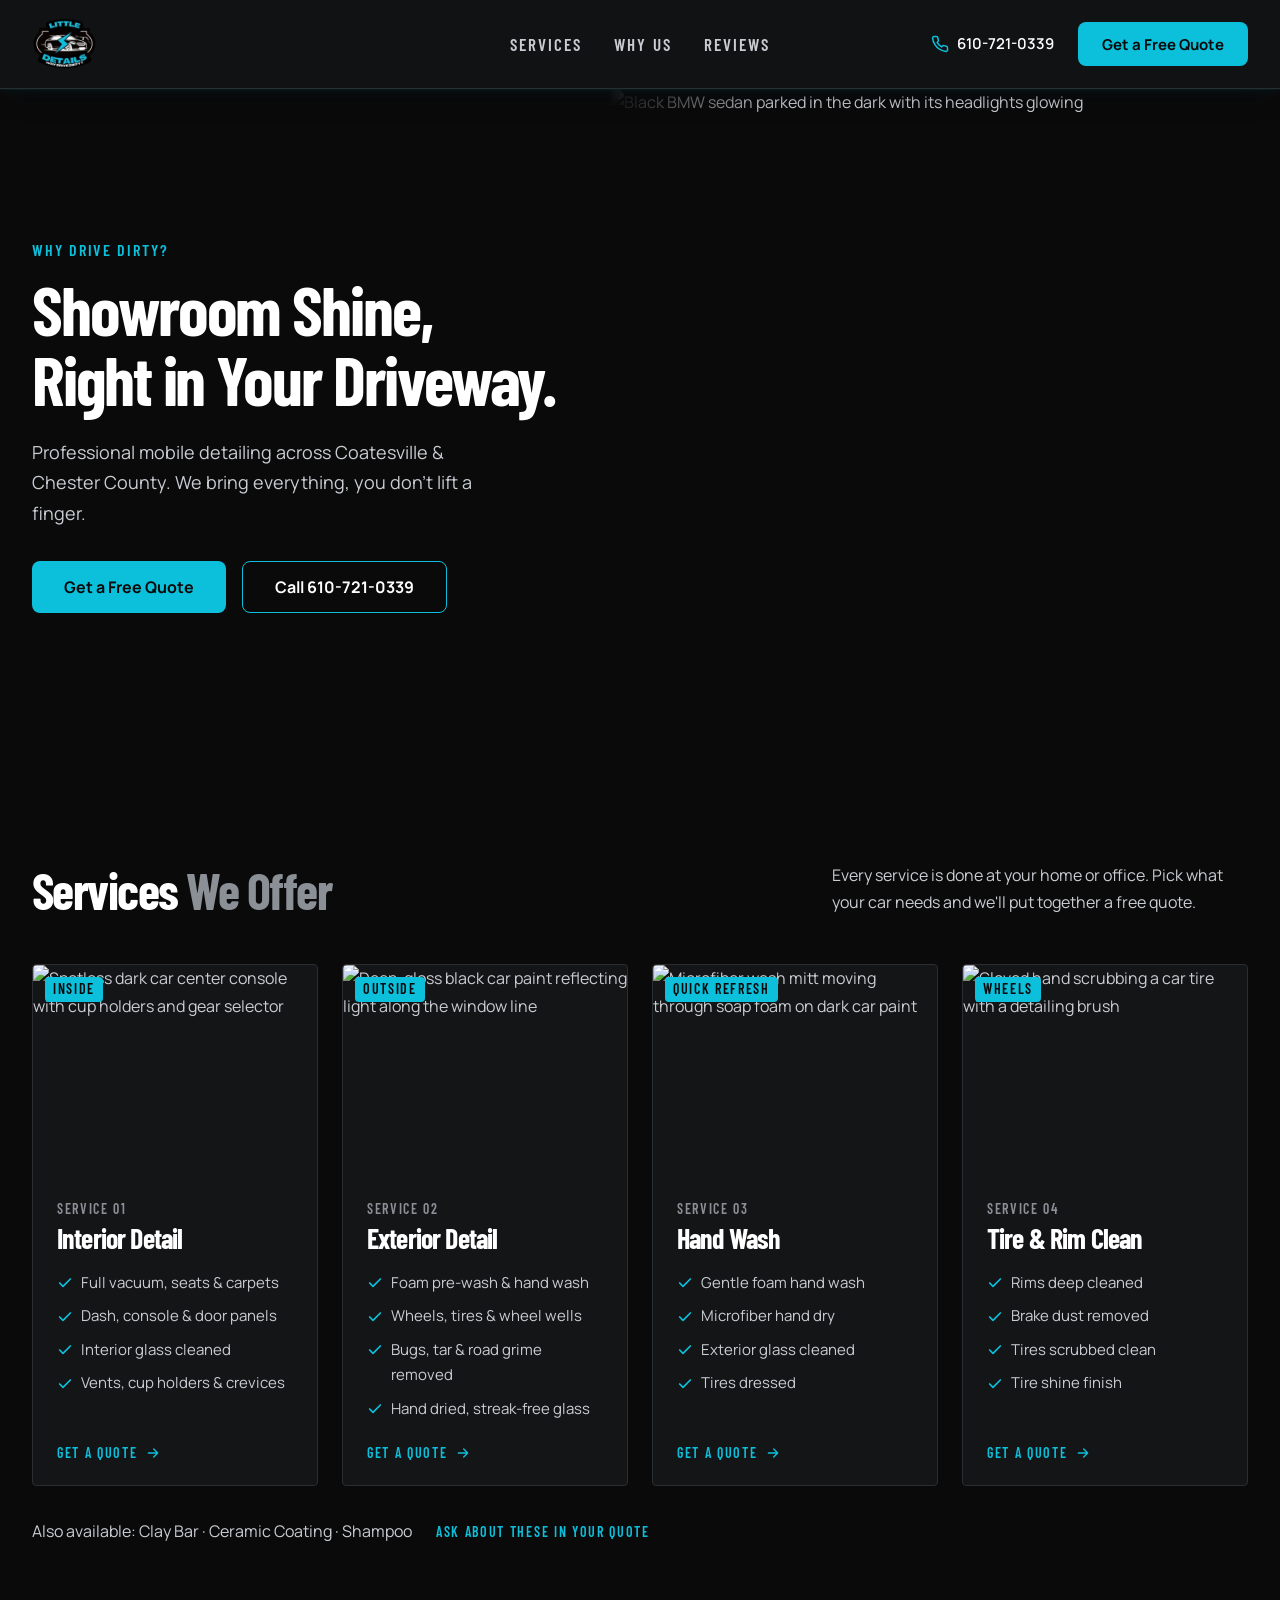
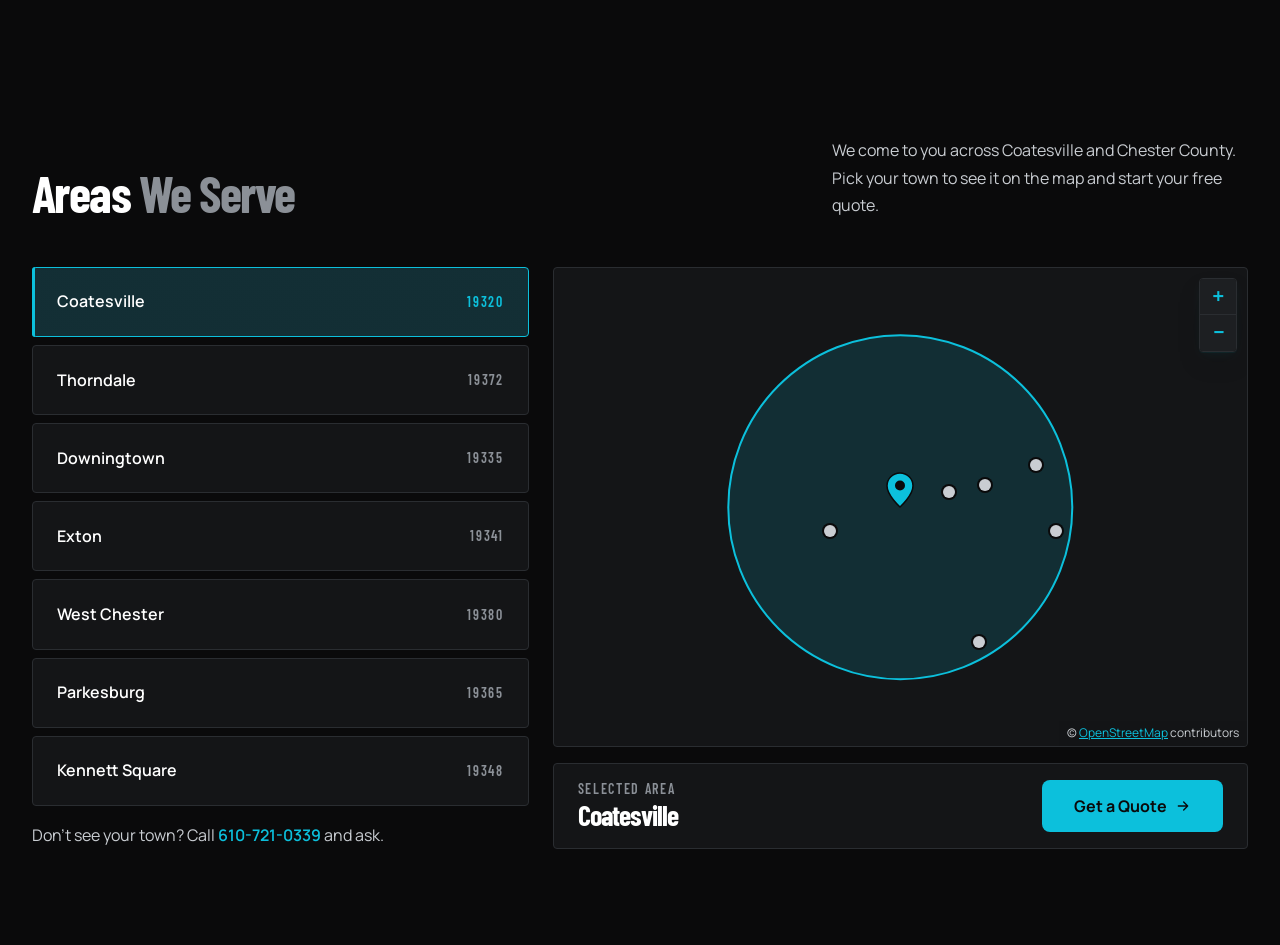
==== index.html @ f5581e6b "Add Areas We Serve section with interactive Leaflet map (desktop-first) Areas We Serve (index.html, " ====
<!DOCTYPE html>
<html lang="en">
<head>
  <meta charset="UTF-8">
  <meta name="viewport" content="width=device-width, initial-scale=1">
  <title>Little Details | Mobile Car Detailing in Coatesville &amp; Chester County, PA</title>
  <meta name="description" content="Little Details brings professional mobile car detailing straight to your driveway in Coatesville and across Chester County, PA. Interior and exterior detailing done right.">

  <link rel="preconnect" href="https://fonts.googleapis.com">
  <link rel="preconnect" href="https://fonts.gstatic.com" crossorigin>
  <link rel="stylesheet" href="https://fonts.googleapis.com/css2?family=Barlow+Condensed:wght@600;700;800&family=Manrope:wght@400;500;600;700&display=swap">
  <link rel="stylesheet" href="assets/css/styles.css">
  <script src="assets/js/main.js" defer></script>
  <script src="assets/js/areas.js" defer></script>
</head>
<body>
  <header class="site-header">
    <nav class="nav" aria-label="Main">
      <div class="nav__inner">
        <!-- TEMPORARY LOGO — replace brand_assets/logo-temp.png with the original high-res file when received. -->
        <a class="nav__logo" href="index.html">
          <img src="brand_assets/logo-temp.png" alt="Little Details Mobile Detailing — home" width="150" height="150">
        </a>

        <ul class="nav__links">
          <li><a class="nav__link" href="#services">Services</a></li>
          <li><a class="nav__link" href="#why-us">Why Us</a></li>
          <li><a class="nav__link" href="#reviews">Reviews</a></li>
        </ul>

        <div class="nav__actions">
          <a class="nav__phone" href="tel:6107210339">
            <svg viewBox="0 0 24 24" fill="none" stroke="currentColor" stroke-width="2" stroke-linecap="round" stroke-linejoin="round" aria-hidden="true" focusable="false"><path d="M22 16.92v3a2 2 0 0 1-2.18 2 19.79 19.79 0 0 1-8.63-3.07 19.5 19.5 0 0 1-6-6 19.79 19.79 0 0 1-3.07-8.67A2 2 0 0 1 4.11 2h3a2 2 0 0 1 2 1.72 12.84 12.84 0 0 0 .7 2.81 2 2 0 0 1-.45 2.11L8.09 9.91a16 16 0 0 0 6 6l1.27-1.27a2 2 0 0 1 2.11-.45 12.84 12.84 0 0 0 2.81.7A2 2 0 0 1 22 16.92z"/></svg>
            <span class="nav__phone-number">610-721-0339</span>
          </a>
          <a class="btn btn--primary nav__cta" href="estimate.html">Get a Free Quote</a>

          <a class="icon-btn nav__call" href="tel:6107210339" aria-label="Call Little Details at 610-721-0339">
            <svg viewBox="0 0 24 24" fill="none" stroke="currentColor" stroke-width="2" stroke-linecap="round" stroke-linejoin="round" aria-hidden="true" focusable="false"><path d="M22 16.92v3a2 2 0 0 1-2.18 2 19.79 19.79 0 0 1-8.63-3.07 19.5 19.5 0 0 1-6-6 19.79 19.79 0 0 1-3.07-8.67A2 2 0 0 1 4.11 2h3a2 2 0 0 1 2 1.72 12.84 12.84 0 0 0 .7 2.81 2 2 0 0 1-.45 2.11L8.09 9.91a16 16 0 0 0 6 6l1.27-1.27a2 2 0 0 1 2.11-.45 12.84 12.84 0 0 0 2.81.7A2 2 0 0 1 22 16.92z"/></svg>
          </a>
          <button class="icon-btn nav__toggle" type="button" aria-label="Open menu" aria-expanded="false" aria-controls="mobile-drawer">
            <span class="nav__toggle-bar" aria-hidden="true"></span>
            <span class="nav__toggle-bar" aria-hidden="true"></span>
            <span class="nav__toggle-bar" aria-hidden="true"></span>
          </button>
        </div>
      </div>
    </nav>
  </header>

  <div class="drawer-backdrop" data-drawer-backdrop hidden></div>
  <div class="drawer" id="mobile-drawer" role="dialog" aria-modal="true" aria-label="Menu" hidden>
    <button class="drawer__close" type="button">Close menu</button>
    <nav aria-label="Mobile">
      <ul class="drawer__links">
        <li><a class="drawer__link" href="#services">Services</a></li>
        <li><a class="drawer__link" href="#why-us">Why Us</a></li>
        <li><a class="drawer__link" href="#reviews">Reviews</a></li>
      </ul>
    </nav>
    <a class="nav__phone drawer__phone" href="tel:6107210339">
      <svg viewBox="0 0 24 24" fill="none" stroke="currentColor" stroke-width="2" stroke-linecap="round" stroke-linejoin="round" aria-hidden="true" focusable="false"><path d="M22 16.92v3a2 2 0 0 1-2.18 2 19.79 19.79 0 0 1-8.63-3.07 19.5 19.5 0 0 1-6-6 19.79 19.79 0 0 1-3.07-8.67A2 2 0 0 1 4.11 2h3a2 2 0 0 1 2 1.72 12.84 12.84 0 0 0 .7 2.81 2 2 0 0 1-.45 2.11L8.09 9.91a16 16 0 0 0 6 6l1.27-1.27a2 2 0 0 1 2.11-.45 12.84 12.84 0 0 0 2.81.7A2 2 0 0 1 22 16.92z"/></svg>
      <span class="nav__phone-number">610-721-0339</span>
    </a>
    <a class="btn btn--primary drawer__cta" href="estimate.html">Get a Free Quote</a>
  </div>

  <main>
    <section class="hero" aria-labelledby="hero-title">
      <!-- Hero photo: Maximilian Kunstwadl on Unsplash (Unsplash License) — https://unsplash.com/photos/x9LvaGe6fBM
           PLACEHOLDER — replace with Dowayne's own photo when available. -->
      <div class="hero__media">
        <img
          class="hero__img"
          src="https://images.unsplash.com/photo-1697908833194-e29be25dea12?auto=format&amp;fit=crop&amp;w=1400&amp;q=80"
          srcset="https://images.unsplash.com/photo-1697908833194-e29be25dea12?auto=format&amp;fit=crop&amp;w=800&amp;q=80 800w,
                  https://images.unsplash.com/photo-1697908833194-e29be25dea12?auto=format&amp;fit=crop&amp;w=1400&amp;q=80 1400w,
                  https://images.unsplash.com/photo-1697908833194-e29be25dea12?auto=format&amp;fit=crop&amp;w=2000&amp;q=80 2000w,
                  https://images.unsplash.com/photo-1697908833194-e29be25dea12?auto=format&amp;fit=crop&amp;w=2800&amp;q=80 2800w"
          sizes="(max-width: 768px) 100vw, 62vw"
          width="1600"
          height="1600"
          alt="Black BMW sedan parked in the dark with its headlights glowing"
          fetchpriority="high">
      </div>

      <div class="hero__content">
        <p class="hero__accent">Why Drive Dirty?</p>
        <h1 id="hero-title" class="hero__title">Showroom Shine,<br class="hero__break"> Right in Your Driveway.</h1>
        <p class="hero__sub">Professional mobile detailing across Coatesville &amp; Chester County. We bring everything, you don't lift a finger.</p>
        <div class="hero__actions">
          <a class="btn btn--primary btn--lg" href="estimate.html">Get a Free Quote</a>
          <a class="btn btn--outline btn--lg" href="tel:6107210339">Call 610-721-0339</a>
        </div>
      </div>
    </section>

    <section id="services" class="services" aria-labelledby="services-title">
      <div class="services__inner">
        <div class="services__head">
          <h2 id="services-title" class="services__title">Services <span class="services__title-muted">We Offer</span></h2>
          <p class="services__intro">Every service is done at your home or office. Pick what your car needs and we'll put together a free quote.</p>
        </div>

        <!-- PLACEHOLDER CHECKLISTS AND TAGS — confirm with Dowayne before launch. -->
        <ul class="services__grid" role="list">
          <li class="service-card">
            <!-- Photo: Mark Chan on Unsplash (Unsplash License) — https://unsplash.com/photos/0SbTuMJfB28
                 PLACEHOLDER — replace with Dowayne's own photo when available. -->
            <div class="service-card__media">
              <img
                class="service-card__img"
                src="https://images.unsplash.com/photo-1667893663840-10a7f2e66d67?auto=format&amp;fit=crop&amp;w=800&amp;h=600&amp;q=75"
                srcset="https://images.unsplash.com/photo-1667893663840-10a7f2e66d67?auto=format&amp;fit=crop&amp;w=400&amp;h=300&amp;q=75 400w,
                      https://images.unsplash.com/photo-1667893663840-10a7f2e66d67?auto=format&amp;fit=crop&amp;w=600&amp;h=450&amp;q=75 600w,
                      https://images.unsplash.com/photo-1667893663840-10a7f2e66d67?auto=format&amp;fit=crop&amp;w=800&amp;h=600&amp;q=75 800w,
                      https://images.unsplash.com/photo-1667893663840-10a7f2e66d67?auto=format&amp;fit=crop&amp;w=1200&amp;h=900&amp;q=75 1200w"
                sizes="(max-width: 768px) 100vw, (max-width: 1024px) 50vw, 300px"
                width="800"
                height="600"
                alt="Spotless dark car center console with cup holders and gear selector"
                loading="lazy">
              <span class="service-card__tag">Inside</span>
            </div>
            <div class="service-card__body">
              <p class="service-card__num">Service 01</p>
              <h3 class="service-card__name">Interior Detail</h3>
              <ul class="service-card__list" role="list">
                <li><svg class="service-card__check" viewBox="0 0 24 24" fill="none" stroke="currentColor" stroke-width="2.5" stroke-linecap="round" stroke-linejoin="round" aria-hidden="true" focusable="false"><polyline points="20 6 9 17 4 12"/></svg>Full vacuum, seats &amp; carpets</li>
                <li><svg class="service-card__check" viewBox="0 0 24 24" fill="none" stroke="currentColor" stroke-width="2.5" stroke-linecap="round" stroke-linejoin="round" aria-hidden="true" focusable="false"><polyline points="20 6 9 17 4 12"/></svg>Dash, console &amp; door panels</li>
                <li><svg class="service-card__check" viewBox="0 0 24 24" fill="none" stroke="currentColor" stroke-width="2.5" stroke-linecap="round" stroke-linejoin="round" aria-hidden="true" focusable="false"><polyline points="20 6 9 17 4 12"/></svg>Interior glass cleaned</li>
                <li><svg class="service-card__check" viewBox="0 0 24 24" fill="none" stroke="currentColor" stroke-width="2.5" stroke-linecap="round" stroke-linejoin="round" aria-hidden="true" focusable="false"><polyline points="20 6 9 17 4 12"/></svg>Vents, cup holders &amp; crevices</li>
              </ul>
              <a class="service-card__link" href="estimate.html?service=interior-detail">Get a Quote<span class="visually-hidden"> for Interior Detail</span><svg class="service-card__arrow" viewBox="0 0 24 24" fill="none" stroke="currentColor" stroke-width="2" stroke-linecap="round" stroke-linejoin="round" aria-hidden="true" focusable="false"><path d="M5 12h14M13 6l6 6-6 6"/></svg></a>
            </div>
          </li>
          <li class="service-card">
            <!-- Photo: Joel Durkee on Unsplash (Unsplash License) — https://unsplash.com/photos/vVwbcapKjmw
                 PLACEHOLDER — replace with Dowayne's own photo when available. -->
            <div class="service-card__media">
              <img
                class="service-card__img"
                src="https://images.unsplash.com/photo-1722011865035-c32d53dfc543?auto=format&amp;fit=crop&amp;w=800&amp;h=600&amp;q=75"
                srcset="https://images.unsplash.com/photo-1722011865035-c32d53dfc543?auto=format&amp;fit=crop&amp;w=400&amp;h=300&amp;q=75 400w,
                      https://images.unsplash.com/photo-1722011865035-c32d53dfc543?auto=format&amp;fit=crop&amp;w=600&amp;h=450&amp;q=75 600w,
                      https://images.unsplash.com/photo-1722011865035-c32d53dfc543?auto=format&amp;fit=crop&amp;w=800&amp;h=600&amp;q=75 800w,
                      https://images.unsplash.com/photo-1722011865035-c32d53dfc543?auto=format&amp;fit=crop&amp;w=1200&amp;h=900&amp;q=75 1200w"
                sizes="(max-width: 768px) 100vw, (max-width: 1024px) 50vw, 300px"
                width="800"
                height="600"
                alt="Deep-gloss black car paint reflecting light along the window line"
                loading="lazy">
              <span class="service-card__tag">Outside</span>
            </div>
            <div class="service-card__body">
              <p class="service-card__num">Service 02</p>
              <h3 class="service-card__name">Exterior Detail</h3>
              <ul class="service-card__list" role="list">
                <li><svg class="service-card__check" viewBox="0 0 24 24" fill="none" stroke="currentColor" stroke-width="2.5" stroke-linecap="round" stroke-linejoin="round" aria-hidden="true" focusable="false"><polyline points="20 6 9 17 4 12"/></svg>Foam pre-wash &amp; hand wash</li>
                <li><svg class="service-card__check" viewBox="0 0 24 24" fill="none" stroke="currentColor" stroke-width="2.5" stroke-linecap="round" stroke-linejoin="round" aria-hidden="true" focusable="false"><polyline points="20 6 9 17 4 12"/></svg>Wheels, tires &amp; wheel wells</li>
                <li><svg class="service-card__check" viewBox="0 0 24 24" fill="none" stroke="currentColor" stroke-width="2.5" stroke-linecap="round" stroke-linejoin="round" aria-hidden="true" focusable="false"><polyline points="20 6 9 17 4 12"/></svg>Bugs, tar &amp; road grime removed</li>
                <li><svg class="service-card__check" viewBox="0 0 24 24" fill="none" stroke="currentColor" stroke-width="2.5" stroke-linecap="round" stroke-linejoin="round" aria-hidden="true" focusable="false"><polyline points="20 6 9 17 4 12"/></svg>Hand dried, streak-free glass</li>
              </ul>
              <a class="service-card__link" href="estimate.html?service=exterior-detail">Get a Quote<span class="visually-hidden"> for Exterior Detail</span><svg class="service-card__arrow" viewBox="0 0 24 24" fill="none" stroke="currentColor" stroke-width="2" stroke-linecap="round" stroke-linejoin="round" aria-hidden="true" focusable="false"><path d="M5 12h14M13 6l6 6-6 6"/></svg></a>
            </div>
          </li>
          <li class="service-card">
            <!-- Photo: Sem Ramon on Unsplash (Unsplash License) — https://unsplash.com/photos/tGM8nCQdnq0
                 PLACEHOLDER — replace with Dowayne's own photo when available. -->
            <div class="service-card__media">
              <img
                class="service-card__img"
                src="https://images.unsplash.com/photo-1781890381002-8cdb499b406a?auto=format&amp;fit=crop&amp;w=800&amp;h=600&amp;q=75"
                srcset="https://images.unsplash.com/photo-1781890381002-8cdb499b406a?auto=format&amp;fit=crop&amp;w=400&amp;h=300&amp;q=75 400w,
                      https://images.unsplash.com/photo-1781890381002-8cdb499b406a?auto=format&amp;fit=crop&amp;w=600&amp;h=450&amp;q=75 600w,
                      https://images.unsplash.com/photo-1781890381002-8cdb499b406a?auto=format&amp;fit=crop&amp;w=800&amp;h=600&amp;q=75 800w,
                      https://images.unsplash.com/photo-1781890381002-8cdb499b406a?auto=format&amp;fit=crop&amp;w=1200&amp;h=900&amp;q=75 1200w"
                sizes="(max-width: 768px) 100vw, (max-width: 1024px) 50vw, 300px"
                width="800"
                height="600"
                alt="Microfiber wash mitt moving through soap foam on dark car paint"
                loading="lazy">
              <span class="service-card__tag">Quick Refresh</span>
            </div>
            <div class="service-card__body">
              <p class="service-card__num">Service 03</p>
              <h3 class="service-card__name">Hand Wash</h3>
              <ul class="service-card__list" role="list">
                <li><svg class="service-card__check" viewBox="0 0 24 24" fill="none" stroke="currentColor" stroke-width="2.5" stroke-linecap="round" stroke-linejoin="round" aria-hidden="true" focusable="false"><polyline points="20 6 9 17 4 12"/></svg>Gentle foam hand wash</li>
                <li><svg class="service-card__check" viewBox="0 0 24 24" fill="none" stroke="currentColor" stroke-width="2.5" stroke-linecap="round" stroke-linejoin="round" aria-hidden="true" focusable="false"><polyline points="20 6 9 17 4 12"/></svg>Microfiber hand dry</li>
                <li><svg class="service-card__check" viewBox="0 0 24 24" fill="none" stroke="currentColor" stroke-width="2.5" stroke-linecap="round" stroke-linejoin="round" aria-hidden="true" focusable="false"><polyline points="20 6 9 17 4 12"/></svg>Exterior glass cleaned</li>
                <li><svg class="service-card__check" viewBox="0 0 24 24" fill="none" stroke="currentColor" stroke-width="2.5" stroke-linecap="round" stroke-linejoin="round" aria-hidden="true" focusable="false"><polyline points="20 6 9 17 4 12"/></svg>Tires dressed</li>
              </ul>
              <a class="service-card__link" href="estimate.html?service=hand-wash">Get a Quote<span class="visually-hidden"> for Hand Wash</span><svg class="service-card__arrow" viewBox="0 0 24 24" fill="none" stroke="currentColor" stroke-width="2" stroke-linecap="round" stroke-linejoin="round" aria-hidden="true" focusable="false"><path d="M5 12h14M13 6l6 6-6 6"/></svg></a>
            </div>
          </li>
          <li class="service-card">
            <!-- Photo: Zac Nielson on Unsplash (Unsplash License) — https://unsplash.com/photos/8k_T1EwTySs
                 PLACEHOLDER — replace with Dowayne's own photo when available. -->
            <div class="service-card__media">
              <img
                class="service-card__img"
                src="https://images.unsplash.com/photo-1708805282683-50a060eba80f?auto=format&amp;fit=crop&amp;w=800&amp;h=600&amp;q=75"
                srcset="https://images.unsplash.com/photo-1708805282683-50a060eba80f?auto=format&amp;fit=crop&amp;w=400&amp;h=300&amp;q=75 400w,
                      https://images.unsplash.com/photo-1708805282683-50a060eba80f?auto=format&amp;fit=crop&amp;w=600&amp;h=450&amp;q=75 600w,
                      https://images.unsplash.com/photo-1708805282683-50a060eba80f?auto=format&amp;fit=crop&amp;w=800&amp;h=600&amp;q=75 800w,
                      https://images.unsplash.com/photo-1708805282683-50a060eba80f?auto=format&amp;fit=crop&amp;w=1200&amp;h=900&amp;q=75 1200w"
                sizes="(max-width: 768px) 100vw, (max-width: 1024px) 50vw, 300px"
                width="800"
                height="600"
                alt="Gloved hand scrubbing a car tire with a detailing brush"
                loading="lazy">
              <span class="service-card__tag">Wheels</span>
            </div>
            <div class="service-card__body">
              <p class="service-card__num">Service 04</p>
              <h3 class="service-card__name">Tire &amp; Rim Clean</h3>
              <ul class="service-card__list" role="list">
                <li><svg class="service-card__check" viewBox="0 0 24 24" fill="none" stroke="currentColor" stroke-width="2.5" stroke-linecap="round" stroke-linejoin="round" aria-hidden="true" focusable="false"><polyline points="20 6 9 17 4 12"/></svg>Rims deep cleaned</li>
                <li><svg class="service-card__check" viewBox="0 0 24 24" fill="none" stroke="currentColor" stroke-width="2.5" stroke-linecap="round" stroke-linejoin="round" aria-hidden="true" focusable="false"><polyline points="20 6 9 17 4 12"/></svg>Brake dust removed</li>
                <li><svg class="service-card__check" viewBox="0 0 24 24" fill="none" stroke="currentColor" stroke-width="2.5" stroke-linecap="round" stroke-linejoin="round" aria-hidden="true" focusable="false"><polyline points="20 6 9 17 4 12"/></svg>Tires scrubbed clean</li>
                <li><svg class="service-card__check" viewBox="0 0 24 24" fill="none" stroke="currentColor" stroke-width="2.5" stroke-linecap="round" stroke-linejoin="round" aria-hidden="true" focusable="false"><polyline points="20 6 9 17 4 12"/></svg>Tire shine finish</li>
              </ul>
              <a class="service-card__link" href="estimate.html?service=tire-rim-clean">Get a Quote<span class="visually-hidden"> for Tire &amp; Rim Clean</span><svg class="service-card__arrow" viewBox="0 0 24 24" fill="none" stroke="currentColor" stroke-width="2" stroke-linecap="round" stroke-linejoin="round" aria-hidden="true" focusable="false"><path d="M5 12h14M13 6l6 6-6 6"/></svg></a>
            </div>
          </li>
        </ul>

        <p class="services__more">
          <span>Also available: Clay Bar · Ceramic Coating · Shampoo</span>
          <a class="services__more-link" href="estimate.html">Ask about these in your quote</a>
        </p>
      </div>
    </section>

    <section id="areas" class="areas" aria-labelledby="areas-title">
      <div class="areas__inner">
        <div class="areas__head">
          <h2 id="areas-title" class="areas__title">Areas <span class="areas__title-muted">We Serve</span></h2>
          <p class="areas__intro">We come to you across Coatesville and Chester County. Pick your town to see it on the map and start your free quote.</p>
        </div>

        <div class="areas__grid">
          <div class="areas__side">
            <!-- PLACEHOLDER TOWN LIST AND SERVICE CIRCLE — confirm towns and travel distance with Dowayne before launch. -->
            <ul class="areas__list" role="list">
            <li>
              <button class="areas__town" type="button" aria-pressed="true" data-town="coatesville" data-name="Coatesville" data-lat="39.985152" data-lng="-75.819000">
                <span class="areas__town-name">Coatesville</span>
                <span class="areas__zip">19320</span>
              </button>
            </li>
            <li>
              <button class="areas__town" type="button" aria-pressed="false" data-town="thorndale" data-name="Thorndale" data-lat="40.000964" data-lng="-75.751652">
                <span class="areas__town-name">Thorndale</span>
                <span class="areas__zip">19372</span>
              </button>
            </li>
            <li>
              <button class="areas__town" type="button" aria-pressed="false" data-town="downingtown" data-name="Downingtown" data-lat="40.008289" data-lng="-75.702163">
                <span class="areas__town-name">Downingtown</span>
                <span class="areas__zip">19335</span>
              </button>
            </li>
            <li>
              <button class="areas__town" type="button" aria-pressed="false" data-town="exton" data-name="Exton" data-lat="40.029916" data-lng="-75.633061">
                <span class="areas__town-name">Exton</span>
                <span class="areas__zip">19341</span>
              </button>
            </li>
            <li>
              <button class="areas__town" type="button" aria-pressed="false" data-town="west-chester" data-name="West Chester" data-lat="39.959883" data-lng="-75.605422">
                <span class="areas__town-name">West Chester</span>
                <span class="areas__zip">19380</span>
              </button>
            </li>
            <li>
              <button class="areas__town" type="button" aria-pressed="false" data-town="parkesburg" data-name="Parkesburg" data-lat="39.960054" data-lng="-75.916161">
                <span class="areas__town-name">Parkesburg</span>
                <span class="areas__zip">19365</span>
              </button>
            </li>
            <li>
              <button class="areas__town" type="button" aria-pressed="false" data-town="kennett-square" data-name="Kennett Square" data-lat="39.843841" data-lng="-75.711296">
                <span class="areas__town-name">Kennett Square</span>
                <span class="areas__zip">19348</span>
              </button>
            </li>
            </ul>
            <p class="areas__call">Don't see your town? Call <a class="areas__call-link" href="tel:6107210339">610-721-0339</a> and ask.</p>
          </div>

          <div class="areas__main">
            <!-- Map tiles: © OpenStreetMap contributors (https://www.openstreetmap.org/copyright). Leaflet 1.9.4, self-hosted in assets/vendor/leaflet/. -->
            <div class="areas__map" id="areas-map" role="region" aria-label="Service area map" hidden></div>
            <div class="areas__bar">
              <p class="areas__selected" aria-live="polite" aria-atomic="true">
                <span class="areas__selected-label">Selected area</span>
                <span class="areas__selected-name">Coatesville</span>
              </p>
              <a class="btn btn--primary btn--lg areas__cta" href="estimate.html?area=coatesville">Get a Quote<svg class="areas__arrow" viewBox="0 0 24 24" fill="none" stroke="currentColor" stroke-width="2" stroke-linecap="round" stroke-linejoin="round" aria-hidden="true" focusable="false"><path d="M5 12h14M13 6l6 6-6 6"/></svg></a>
            </div>
          </div>
        </div>
      </div>
    </section>
  </main>

  <footer class="site-footer"></footer>
</body>
</html>
---- assets/css/styles.css ----
/* ==========================================================================
   Little Details — Mobile Detailing
   Design tokens: every color, font, space, radius, shadow and motion value
   lives here. Never hardcode a hex/rgb value anywhere below this block.

   Breakpoints (CSS variables can't be used inside @media, so these are the
   literal values used in every media query):
     Tablet        max-width: 1024px
     Mobile        max-width: 768px
     Small mobile  max-width: 480px
   ========================================================================== */

:root {
  /* Color — surfaces (base → elevated → floating) */
  --color-bg: #0A0A0B;
  --color-surface-elevated: #141517;
  --color-surface-floating: #1D1F22;
  --color-border: #2A2D31;

  /* Color — brand teal (sampled from the logo) */
  --color-teal: #0CC0DC;
  --color-teal-hover: #0AA3BB;
  --color-teal-active: #08889C;

  /* Color — text */
  --color-heading: #FFFFFF;
  --color-body: #C9CDD2;
  --color-muted: #8B9097;
  --color-on-teal: #0A0A0B;

  /* Color — translucent layers */
  --color-nav-bg: rgb(20 21 23 / 0.78);
  --color-backdrop: rgb(0 0 0 / 0.62);

  /* Shadows — layered, teal-tinted */
  --shadow-elevated:
    0 1px 0 rgb(12 192 220 / 0.06),
    0 4px 12px -4px rgb(12 192 220 / 0.10),
    0 12px 28px -12px rgb(0 0 0 / 0.55);
  --shadow-floating:
    0 2px 4px rgb(12 192 220 / 0.06),
    0 12px 32px -8px rgb(12 192 220 / 0.14),
    0 32px 64px -24px rgb(0 0 0 / 0.75);
  --shadow-glow:
    0 0 0 1px rgb(12 192 220 / 0.35),
    0 6px 18px -4px rgb(12 192 220 / 0.45),
    0 14px 36px -10px rgb(12 192 220 / 0.35);

  /* Typography */
  --font-display: 'Barlow Condensed', 'Arial Narrow', sans-serif;
  --font-body: 'Manrope', system-ui, -apple-system, 'Segoe UI', sans-serif;
  --tracking-heading: -0.03em;
  --tracking-nav: 0.12em;
  --leading-body: 1.7;
  --leading-heading: 1.05;
  --fs-nav: 1.0625rem;
  --fs-small: 0.9375rem;
  --fs-body: 1rem;
  --fs-drawer-link: 1.875rem;

  /* Spacing */
  --space-1: 0.25rem;
  --space-2: 0.5rem;
  --space-3: 0.75rem;
  --space-4: 1rem;
  --space-5: 1.5rem;
  --space-6: 2rem;
  --space-7: 3rem;
  --space-8: 4rem;
  --space-9: 6rem;
  --space-10: 7rem;
  --section-pad: var(--space-9) 0;
  --section-pad-lg: var(--space-10) 0;

  /* Radius */
  --radius-sm: 4px;
  --radius-md: 8px;
  --radius-lg: 14px;
  --radius-pill: 999px;

  /* Layout */
  --container-max: 1280px;
  --gutter: var(--space-6);
  --nav-height: 88px;
  --logo-size: 64px;
  --tap-size: 44px;

  /* Motion — only transform and opacity are ever transitioned */
  --ease-out: cubic-bezier(0.22, 1, 0.36, 1);
  --dur-fast: 150ms;
  --dur-base: 250ms;
  --dur-drawer: 320ms;

  /* Hero */
  --fs-hero-title: clamp(2.75rem, 1.6rem + 3.4vw, 4.5rem);
  --fs-hero-sub: 1.125rem;
  --fs-hero-accent: 1rem;
  --hero-height: calc(85vh - var(--nav-height));
  --btn-height-lg: 52px;
  --color-teal-tint: rgb(12 192 220 / 0.12);

  /* Sections + cards */
  --fs-section-title: clamp(2.25rem, 1.4rem + 2.2vw, 3.5rem);
  --fs-card-title: 1.75rem;
  --fs-label: 0.875rem;
  --card-media-ratio: 4 / 3;

  /* Areas map */
  --map-height: 30rem;
  --color-teal-fill: rgb(12 192 220 / 0.15);
}

/* Small-viewport units keep mobile browser toolbars from breaking the hero */
@supports (height: 1svh) {
  :root {
    --hero-height: calc(85svh - var(--nav-height));
  }
}

/* ==========================================================================
   Base
   ========================================================================== */

*,
*::before,
*::after {
  box-sizing: border-box;
}

html {
  -webkit-text-size-adjust: 100%;
}

@media (prefers-reduced-motion: no-preference) {
  html {
    scroll-behavior: smooth;
  }
}

html.is-drawer-open {
  overflow: hidden;
}

body {
  margin: 0;
  background: var(--color-bg);
  color: var(--color-body);
  font-family: var(--font-body);
  font-size: var(--fs-body);
  line-height: var(--leading-body);
  -webkit-font-smoothing: antialiased;
}

h1,
h2,
h3,
h4,
h5,
h6 {
  margin: 0;
  color: var(--color-heading);
  font-family: var(--font-display);
  font-weight: 700;
  line-height: var(--leading-heading);
  letter-spacing: var(--tracking-heading);
}

img,
svg {
  display: block;
  max-width: 100%;
}

a {
  color: inherit;
  text-decoration: none;
}

ul {
  margin: 0;
  padding: 0;
  list-style: none;
}

button {
  font: inherit;
  color: inherit;
}

:focus-visible {
  outline: 2px solid var(--color-teal);
  outline-offset: 3px;
}

/* Sections land below the sticky nav when scrolled to */
[id] {
  scroll-margin-top: calc(var(--nav-height) + var(--space-4));
}

/* ==========================================================================
   Button
   ========================================================================== */

.btn {
  position: relative;
  isolation: isolate;
  display: inline-flex;
  align-items: center;
  justify-content: center;
  min-height: var(--tap-size);
  padding: var(--space-3) var(--space-5);
  border: 0;
  border-radius: var(--radius-md);
  font-family: var(--font-body);
  font-size: var(--fs-small);
  font-weight: 700;
  line-height: 1;
  white-space: nowrap;
  cursor: pointer;
  transition: transform var(--dur-fast) var(--ease-out);
}

.btn::before,
.btn::after {
  content: '';
  position: absolute;
  inset: 0;
  border-radius: inherit;
  opacity: 0;
  pointer-events: none;
  transition: opacity var(--dur-base) var(--ease-out);
}

/* Glow layer */
.btn::before {
  z-index: -2;
  box-shadow: var(--shadow-glow);
}

/* Darken layer — sits above the background, below the label */
.btn::after {
  z-index: -1;
}

.btn--primary {
  background: var(--color-teal);
  color: var(--color-on-teal);
}

.btn--primary::after {
  background: var(--color-teal-hover);
}

.btn--primary:hover,
.btn--primary:focus-visible {
  transform: translateY(-1px);
}

.btn--primary:hover::before,
.btn--primary:hover::after,
.btn--primary:focus-visible::before,
.btn--primary:focus-visible::after {
  opacity: 1;
}

.btn--primary:active {
  transform: translateY(0) scale(0.98);
}

.btn--primary:active::after {
  background: var(--color-teal-active);
  opacity: 1;
}

/* ==========================================================================
   Site header / nav
   ========================================================================== */

.site-header {
  position: sticky;
  top: 0;
  z-index: 100;
  border-bottom: 1px solid var(--color-border);
  background: var(--color-nav-bg);
  box-shadow: var(--shadow-elevated);
  -webkit-backdrop-filter: blur(14px) saturate(140%);
  backdrop-filter: blur(14px) saturate(140%);
}

@supports not ((backdrop-filter: blur(1px)) or (-webkit-backdrop-filter: blur(1px))) {
  .site-header {
    background: var(--color-surface-elevated);
  }
}

.nav__inner {
  display: grid;
  grid-template-columns: 1fr auto 1fr;
  align-items: center;
  gap: var(--space-6);
  max-width: var(--container-max);
  min-height: var(--nav-height);
  margin-inline: auto;
  padding-inline: var(--gutter);
}

/* Logo */
.nav__logo {
  justify-self: start;
  display: block;
  border-radius: var(--radius-md);
  transition:
    transform var(--dur-fast) var(--ease-out),
    opacity var(--dur-base) var(--ease-out);
}

.nav__logo img {
  width: var(--logo-size);
  height: var(--logo-size);
  object-fit: cover;
  object-position: center;
}

.nav__logo:hover,
.nav__logo:focus-visible {
  opacity: 0.85;
}

.nav__logo:active {
  transform: scale(0.97);
}

/* Links */
.nav__links {
  display: flex;
  align-items: center;
  gap: var(--space-6);
}

.nav__link {
  position: relative;
  display: inline-block;
  padding-block: var(--space-2);
  color: var(--color-body);
  font-family: var(--font-display);
  font-size: var(--fs-nav);
  font-weight: 600;
  letter-spacing: var(--tracking-nav);
  line-height: 1;
  text-transform: uppercase;
  white-space: nowrap;
  transition: transform var(--dur-fast) var(--ease-out);
}

.nav__link::after,
.nav__phone-number::after {
  content: '';
  position: absolute;
  left: 0;
  right: 0;
  bottom: 0;
  height: 2px;
  background: var(--color-teal);
  transform: scaleX(0);
  transform-origin: center;
  transition: transform var(--dur-base) var(--ease-out);
}

.nav__link:hover,
.nav__link:focus-visible {
  color: var(--color-heading);
}

.nav__link:hover::after,
.nav__link:focus-visible::after,
.nav__phone:hover .nav__phone-number::after,
.nav__phone:focus-visible .nav__phone-number::after {
  transform: scaleX(1);
}

.nav__link:active,
.nav__phone:active {
  transform: translateY(1px);
}

/* Actions: phone + CTA (desktop), call + menu buttons (mobile) */
.nav__actions {
  justify-self: end;
  display: flex;
  align-items: center;
  gap: var(--space-5);
}

.nav__phone {
  display: inline-flex;
  align-items: center;
  gap: var(--space-2);
  color: var(--color-heading);
  font-size: var(--fs-small);
  font-weight: 600;
  white-space: nowrap;
  transition: transform var(--dur-fast) var(--ease-out);
}

.nav__phone svg {
  width: 18px;
  height: 18px;
  color: var(--color-teal);
  flex-shrink: 0;
}

.nav__phone-number {
  position: relative;
  padding-block: var(--space-1);
}

/* Square icon buttons (call + menu) — mobile only */
.icon-btn {
  position: relative;
  isolation: isolate;
  display: none;
  align-items: center;
  justify-content: center;
  width: var(--tap-size);
  height: var(--tap-size);
  padding: 0;
  border: 1px solid var(--color-border);
  border-radius: var(--radius-md);
  background: var(--color-surface-elevated);
  color: var(--color-heading);
  cursor: pointer;
  transition: transform var(--dur-fast) var(--ease-out);
}

.icon-btn::before {
  content: '';
  position: absolute;
  inset: 0;
  z-index: -1;
  border-radius: inherit;
  background: var(--color-surface-floating);
  opacity: 0;
  transition: opacity var(--dur-base) var(--ease-out);
}

.icon-btn:hover::before,
.icon-btn:focus-visible::before {
  opacity: 1;
}

.icon-btn:active {
  transform: scale(0.94);
}

.nav__call svg {
  width: 20px;
  height: 20px;
  color: var(--color-teal);
}

/* Hamburger → X */
.nav__toggle-bar {
  position: absolute;
  left: 50%;
  top: 50%;
  width: 20px;
  height: 2px;
  margin: -1px 0 0 -10px;
  border-radius: var(--radius-sm);
  background: var(--color-heading);
  transition:
    transform var(--dur-base) var(--ease-out),
    opacity var(--dur-fast) var(--ease-out);
}

.nav__toggle-bar:nth-child(1) {
  transform: translateY(-6px);
}

.nav__toggle-bar:nth-child(3) {
  transform: translateY(6px);
}

.nav__toggle[aria-expanded='true'] .nav__toggle-bar:nth-child(1) {
  transform: translateY(0) rotate(45deg);
}

.nav__toggle[aria-expanded='true'] .nav__toggle-bar:nth-child(2) {
  opacity: 0;
  transform: scaleX(0);
}

.nav__toggle[aria-expanded='true'] .nav__toggle-bar:nth-child(3) {
  transform: translateY(0) rotate(-45deg);
}

/* ==========================================================================
   Mobile drawer (only displayed at max-width 768px)
   ========================================================================== */

.drawer-backdrop,
.drawer {
  display: none;
}

/* ==========================================================================
   Tablet — max-width 1024px
   ========================================================================== */

@media (max-width: 1024px) {
  :root {
    --gutter: var(--space-5);
  }

  .nav__inner {
    grid-template-columns: auto 1fr auto;
    gap: var(--space-5);
  }

  .nav__links {
    justify-self: center;
    gap: var(--space-5);
  }

  .nav__actions {
    gap: var(--space-4);
  }

  .nav__cta {
    padding-inline: var(--space-4);
  }
}

/* ==========================================================================
   Mobile — max-width 768px
   ========================================================================== */

@media (max-width: 768px) {
  :root {
    --nav-height: 72px;
    --logo-size: 52px;
    --gutter: var(--space-4);
  }

  .nav__inner {
    grid-template-columns: auto 1fr;
  }

  .nav__links,
  .nav__actions > .nav__phone,
  .nav__actions > .nav__cta {
    display: none;
  }

  .nav__actions {
    gap: var(--space-3);
  }

  .icon-btn {
    display: inline-flex;
  }

  .drawer-backdrop {
    position: fixed;
    inset: var(--nav-height) 0 0 0;
    z-index: 80;
    display: block;
    background: var(--color-backdrop);
    opacity: 0;
    transition: opacity var(--dur-drawer) var(--ease-out);
  }

  .drawer {
    position: fixed;
    top: var(--nav-height);
    right: 0;
    bottom: 0;
    z-index: 90;
    display: flex;
    flex-direction: column;
    gap: var(--space-6);
    width: 85%;
    padding: var(--space-6) var(--space-5) var(--space-7);
    overflow-y: auto;
    overscroll-behavior: contain;
    border-left: 1px solid var(--color-border);
    background: var(--color-surface-floating);
    box-shadow: var(--shadow-floating);
    transform: translateX(100%);
    transition: transform var(--dur-drawer) var(--ease-out);
  }

  /* In-dialog close button: visually hidden and out of the layout, revealed
     only on keyboard focus, where it takes its own row at the top of the drawer. */
  .drawer__close {
    align-self: flex-end;
    min-height: var(--tap-size);
    padding: 0 var(--space-4);
    border: 1px solid var(--color-border);
    border-radius: var(--radius-md);
    background: var(--color-surface-elevated);
    color: var(--color-heading);
    font-family: var(--font-body);
    font-size: var(--fs-small);
    font-weight: 600;
    cursor: pointer;
    transition: transform var(--dur-fast) var(--ease-out);
  }

  .drawer__close:hover {
    transform: translateY(-1px);
  }

  .drawer__close:active {
    transform: scale(0.96);
  }

  .drawer:not([data-keyboard-open]) .drawer__close:not(:focus-visible),
  .drawer[data-pointer-open] .drawer__close {
    position: absolute;
    width: 1px;
    height: 1px;
    min-height: 0;
    margin: -1px;
    padding: 0;
    border: 0;
    overflow: hidden;
    white-space: nowrap;
    clip-path: inset(50%);
  }

  /* Keyboard-opened drawer: keep the close button's row reserved while it
     doesn't have focus, so the links never shift as focus moves */
  .drawer[data-keyboard-open] .drawer__close:not(:focus-visible) {
    opacity: 0;
    pointer-events: none;
  }

  .drawer-backdrop[hidden],
  .drawer[hidden] {
    display: none;
  }

  .drawer-backdrop.is-open {
    opacity: 1;
  }

  .drawer.is-open {
    transform: translateX(0);
  }

  .drawer__links li + li {
    border-top: 1px solid var(--color-border);
  }

  .drawer__link {
    display: block;
    padding-block: var(--space-4);
    color: var(--color-heading);
    font-family: var(--font-display);
    font-size: var(--fs-drawer-link);
    font-weight: 600;
    letter-spacing: var(--tracking-nav);
    line-height: 1;
    text-transform: uppercase;
    transition: transform var(--dur-fast) var(--ease-out);
  }

  .drawer__link:hover,
  .drawer__link:focus-visible {
    color: var(--color-teal);
    transform: translateX(var(--space-1));
  }

  .drawer__link:active {
    transform: translateX(var(--space-1)) scale(0.98);
  }

  .drawer__phone {
    font-size: var(--fs-body);
  }

  .drawer__cta {
    width: 100%;
    min-height: 52px;
    font-size: var(--fs-body);
  }
}

/* ==========================================================================
   Small mobile — max-width 480px
   ========================================================================== */

@media (max-width: 480px) {
  :root {
    --fs-drawer-link: 1.625rem;
  }

  .drawer {
    padding-inline: var(--space-4);
  }
}

/* ==========================================================================
   Buttons — large + outline variants (hero)
   ========================================================================== */

.btn--lg {
  min-height: var(--btn-height-lg);
  padding: var(--space-3) var(--space-6);
  font-size: var(--fs-body);
}

.btn--outline {
  border: 1.5px solid var(--color-teal);
  background: transparent;
  color: var(--color-heading);
}

/* Teal tint layer fades in on hover */
.btn--outline::after {
  background: var(--color-teal-tint);
}

.btn--outline:hover,
.btn--outline:focus-visible {
  transform: translateY(-1px);
}

.btn--outline:hover::after,
.btn--outline:focus-visible::after {
  opacity: 1;
}

.btn--outline:active {
  transform: translateY(0) scale(0.98);
}

.btn--outline:active::after {
  opacity: 1;
}

/* ==========================================================================
   Hero
   Desktop: photo fills the space right of the text column and fades into
   base black over its left quarter and bottom; left-aligned text sits on black.
   ========================================================================== */

.hero {
  position: relative;
  isolation: isolate;
  display: flex;
  align-items: center;
  min-height: var(--hero-height);
  overflow: hidden;
  background: var(--color-bg);
}

/* The photo starts just past the text column (page edge + gutter + 36rem),
   so the text always sits on black and never over the car */
.hero__media {
  position: absolute;
  top: 0;
  right: 0;
  bottom: 0;
  left: calc(max(0px, (100% - var(--container-max)) / 2) + var(--gutter) + 36rem);
  z-index: -1;
}

.hero__media::after {
  content: '';
  position: absolute;
  inset: 0;
  background:
    linear-gradient(to right, var(--color-bg) 0%, transparent 25%),
    linear-gradient(to top, var(--color-bg) 0%, transparent 15%);
}

.hero__img {
  width: 100%;
  height: 100%;
  object-fit: cover;
  object-position: center;
}

.hero__content {
  width: 100%;
  max-width: var(--container-max);
  margin-inline: auto;
  padding: var(--section-pad);
  padding-inline: var(--gutter);
}

.hero__accent {
  margin: 0 0 var(--space-4);
  color: var(--color-teal);
  font-family: var(--font-display);
  font-size: var(--fs-hero-accent);
  font-weight: 600;
  letter-spacing: var(--tracking-nav);
  line-height: 1;
  text-transform: uppercase;
}

.hero__title {
  margin-bottom: var(--space-5);
  font-size: var(--fs-hero-title);
  line-height: 1;
}

.hero__sub {
  max-width: 30rem;
  margin: 0 0 var(--space-6);
  color: var(--color-body);
  font-size: var(--fs-hero-sub);
  line-height: var(--leading-body);
}

.hero__actions {
  display: flex;
  flex-wrap: wrap;
  gap: var(--space-4);
}

/* Tablet — max-width 1024px */
@media (max-width: 1024px) {
  .hero__sub {
    max-width: 26rem;
  }
}

/* Mobile — max-width 768px: square photo on top, text below over its lower part */
@media (max-width: 768px) {
  .hero {
    flex-direction: column;
    justify-content: flex-end;
    align-items: stretch;
  }

  .hero__media {
    bottom: auto;
    left: 0;
    width: 100%;
    aspect-ratio: 1 / 1;
  }

  .hero__media::after {
    background: linear-gradient(to bottom, transparent 66%, var(--color-bg) 100%);
  }

  .hero__content {
    padding: var(--space-6) var(--gutter);
  }

  .hero__break {
    display: none;
  }
}

/* Small mobile — max-width 480px: buttons stack full-width */
@media (max-width: 480px) {
  .hero__actions {
    flex-direction: column;
    gap: var(--space-3);
  }

  .hero__actions .btn {
    width: 100%;
  }
}

/* ==========================================================================
   Utilities
   ========================================================================== */

/* Hidden visually, still read by screen readers */
.visually-hidden {
  position: absolute;
  width: 1px;
  height: 1px;
  margin: -1px;
  padding: 0;
  border: 0;
  overflow: hidden;
  white-space: nowrap;
  clip-path: inset(50%);
}

/* ==========================================================================
   Services
   ========================================================================== */

.services {
  padding: var(--section-pad);
  background: var(--color-bg);
}

.services__inner {
  max-width: var(--container-max);
  margin-inline: auto;
  padding-inline: var(--gutter);
}

.services__head {
  display: flex;
  align-items: flex-end;
  justify-content: space-between;
  gap: var(--space-6);
  margin-bottom: var(--space-7);
}

.services__title {
  font-size: var(--fs-section-title);
}

.services__title-muted {
  color: var(--color-muted);
}

.services__intro {
  max-width: 26rem;
  margin: 0;
  color: var(--color-body);
}

.services__grid {
  display: grid;
  grid-template-columns: repeat(4, minmax(0, 1fr));
  align-items: stretch;
  gap: var(--space-5);
}

/* Card: base → elevated surface; hover layer holds the teal border + glow */
.service-card {
  position: relative;
  display: flex;
  flex-direction: column;
  border: 1px solid var(--color-border);
  border-radius: var(--radius-sm);
  background: var(--color-surface-elevated);
  transition: transform var(--dur-base) var(--ease-out);
}

.service-card::before {
  content: '';
  position: absolute;
  inset: -1px;
  z-index: 2;
  border: 1px solid var(--color-teal);
  border-radius: inherit;
  box-shadow: var(--shadow-glow);
  opacity: 0;
  pointer-events: none;
  transition: opacity var(--dur-base) var(--ease-out);
}

.service-card:hover,
.service-card:has(.service-card__link:focus-visible) {
  transform: translateY(-4px);
}

.service-card:hover::before,
.service-card:has(.service-card__link:focus-visible)::before {
  opacity: 1;
}

.service-card:active {
  transform: translateY(-2px);
}

/* Keyboard focus ring wraps the whole card */
.service-card:has(.service-card__link:focus-visible) {
  outline: 2px solid var(--color-teal);
  outline-offset: 3px;
}

.service-card__link:focus-visible {
  outline: none;
}

.service-card__media {
  position: relative;
  aspect-ratio: var(--card-media-ratio);
  overflow: hidden;
  border-radius: var(--radius-sm) var(--radius-sm) 0 0;
}

.service-card__img {
  width: 100%;
  height: 100%;
  object-fit: cover;
  object-position: center;
}

.service-card__tag {
  position: absolute;
  top: var(--space-3);
  left: var(--space-3);
  padding: var(--space-1) var(--space-2);
  border-radius: var(--radius-sm);
  background: var(--color-teal);
  color: var(--color-on-teal);
  font-family: var(--font-display);
  font-size: var(--fs-label);
  font-weight: 600;
  letter-spacing: var(--tracking-nav);
  line-height: 1.2;
  text-transform: uppercase;
  white-space: nowrap;
}

.service-card__body {
  display: flex;
  flex: 1;
  flex-direction: column;
  padding: var(--space-5);
}

.service-card__num {
  margin: 0 0 var(--space-2);
  color: var(--color-muted);
  font-family: var(--font-display);
  font-size: var(--fs-label);
  font-weight: 600;
  letter-spacing: var(--tracking-nav);
  line-height: 1;
  text-transform: uppercase;
}

.service-card__name {
  margin-bottom: var(--space-4);
  font-size: var(--fs-card-title);
}

.service-card__list {
  display: grid;
  gap: var(--space-2);
  margin-bottom: var(--space-5);
  color: var(--color-body);
  font-size: var(--fs-small);
}

.service-card__list li {
  display: flex;
  align-items: flex-start;
  gap: var(--space-2);
}

.service-card__check {
  flex-shrink: 0;
  width: 16px;
  height: 16px;
  margin-top: 0.35em;
  color: var(--color-teal);
}

/* Card link: stretched over the whole card so the card is clickable */
.service-card__link {
  display: inline-flex;
  align-self: flex-start;
  align-items: center;
  gap: var(--space-2);
  margin-top: auto;
  color: var(--color-teal);
  font-family: var(--font-display);
  font-size: var(--fs-label);
  font-weight: 600;
  letter-spacing: var(--tracking-nav);
  line-height: 1;
  text-transform: uppercase;
}

.service-card__link::after {
  content: '';
  position: absolute;
  inset: 0;
  z-index: 3;
  border-radius: var(--radius-sm);
}

.service-card__arrow {
  width: 16px;
  height: 16px;
  transition: transform var(--dur-base) var(--ease-out);
}

.service-card:hover .service-card__arrow,
.service-card:has(.service-card__link:focus-visible) .service-card__arrow {
  transform: translateX(4px);
}

/* "Also available" line, left-aligned with the first card */
.services__more {
  display: flex;
  flex-wrap: wrap;
  align-items: baseline;
  gap: var(--space-2) var(--space-5);
  margin: var(--space-6) 0 0;
  color: var(--color-body);
}

.services__more-link {
  position: relative;
  padding-block: var(--space-1);
  color: var(--color-teal);
  font-family: var(--font-display);
  font-size: var(--fs-label);
  font-weight: 600;
  letter-spacing: var(--tracking-nav);
  line-height: 1;
  text-transform: uppercase;
  transition: transform var(--dur-fast) var(--ease-out);
}

.services__more-link::after {
  content: '';
  position: absolute;
  left: 0;
  right: 0;
  bottom: 0;
  height: 2px;
  background: var(--color-teal);
  transform: scaleX(0);
  transform-origin: center;
  transition: transform var(--dur-base) var(--ease-out);
}

.services__more-link:hover::after,
.services__more-link:focus-visible::after {
  transform: scaleX(1);
}

.services__more-link:active {
  transform: translateY(1px);
}

/* Tablet — max-width 1024px: two by two */
@media (max-width: 1024px) {
  .services__grid {
    grid-template-columns: repeat(2, minmax(0, 1fr));
  }
}

/* Mobile — max-width 768px: one column (phone layout provisional) */
@media (max-width: 768px) {
  .services__head {
    flex-direction: column;
    align-items: flex-start;
  }

  .services__grid {
    grid-template-columns: minmax(0, 1fr);
  }
}

/* ==========================================================================
   Areas We Serve
   ========================================================================== */

.areas {
  padding: var(--section-pad);
  background: var(--color-bg);
}

.areas__inner {
  max-width: var(--container-max);
  margin-inline: auto;
  padding-inline: var(--gutter);
}

.areas__head {
  display: flex;
  align-items: flex-end;
  justify-content: space-between;
  gap: var(--space-6);
  margin-bottom: var(--space-7);
}

.areas__title {
  font-size: var(--fs-section-title);
}

.areas__title-muted {
  color: var(--color-muted);
}

.areas__intro {
  max-width: 26rem;
  margin: 0;
  color: var(--color-body);
}

/* List ~5/12, map + bar ~7/12; both columns share one height */
.areas__grid {
  display: grid;
  grid-template-columns: minmax(0, 5fr) minmax(0, 7fr);
  align-items: stretch;
  gap: var(--space-5);
}

.areas__side {
  display: flex;
  flex-direction: column;
  gap: var(--space-4);
}

.areas__list {
  display: grid;
  flex: 1;
  grid-auto-rows: 1fr;
  gap: var(--space-2);
}

/* Town row */
.areas__town {
  position: relative;
  isolation: isolate;
  display: flex;
  align-items: center;
  justify-content: space-between;
  gap: var(--space-4);
  width: 100%;
  height: 100%;
  min-height: var(--tap-size);
  padding: var(--space-3) var(--space-5);
  border: 1px solid var(--color-border);
  border-radius: var(--radius-sm);
  background: var(--color-surface-elevated);
  color: var(--color-heading);
  font-family: var(--font-body);
  font-size: var(--fs-body);
  font-weight: 600;
  text-align: left;
  cursor: pointer;
  transition: transform var(--dur-fast) var(--ease-out);
}

/* Hover: the border brightens (opacity layer) */
.areas__town::after {
  content: '';
  position: absolute;
  inset: -1px;
  border: 1px solid var(--color-muted);
  border-radius: inherit;
  opacity: 0;
  pointer-events: none;
  transition: opacity var(--dur-base) var(--ease-out);
}

.areas__town:hover::after,
.areas__town:focus-visible::after {
  opacity: 1;
}

.areas__town:active {
  transform: translateY(1px);
}

.areas__zip {
  color: var(--color-muted);
  font-family: var(--font-display);
  font-size: var(--fs-label);
  font-weight: 600;
  letter-spacing: var(--tracking-nav);
  line-height: 1;
  text-transform: uppercase;
}

/* Selected: teal border, tinted background, teal zip, 3px teal bar (shape cue) */
.areas__town[aria-pressed='true'] {
  border-color: var(--color-teal);
  background: linear-gradient(var(--color-teal-fill), var(--color-teal-fill)), var(--color-surface-elevated);
}

.areas__town[aria-pressed='true']::before {
  content: '';
  position: absolute;
  top: -1px;
  bottom: -1px;
  left: -1px;
  width: 3px;
  border-radius: var(--radius-sm) 0 0 var(--radius-sm);
  background: var(--color-teal);
}

.areas__town[aria-pressed='true']::after {
  opacity: 0;
}

.areas__town[aria-pressed='true'] .areas__zip {
  color: var(--color-teal);
}

/* "Don't see your town?" line */
.areas__call {
  margin: 0;
  color: var(--color-body);
}

.areas__call-link {
  position: relative;
  display: inline-block;
  color: var(--color-teal);
  font-weight: 600;
  transition: transform var(--dur-fast) var(--ease-out);
}

.areas__call-link::after {
  content: '';
  position: absolute;
  left: 0;
  right: 0;
  bottom: 0;
  height: 2px;
  background: var(--color-teal);
  transform: scaleX(0);
  transform-origin: center;
  transition: transform var(--dur-base) var(--ease-out);
}

.areas__call-link:hover::after,
.areas__call-link:focus-visible::after {
  transform: scaleX(1);
}

.areas__call-link:active {
  transform: translateY(1px);
}

/* Map column */
.areas__main {
  display: flex;
  flex-direction: column;
  gap: var(--space-4);
}

/* Space is reserved up front so nothing shifts when the map loads */
.areas__map {
  position: relative;
  height: var(--map-height);
  overflow: hidden;
  border: 1px solid var(--color-border);
  border-radius: var(--radius-sm);
  background: var(--color-surface-elevated);
}

.areas__map[hidden] {
  display: none;
}

/* Leaflet overrides — the dark filter applies to the tiles only */
.areas__map.leaflet-container {
  background: var(--color-surface-elevated);
  font-family: var(--font-body);
}

.areas__map.leaflet-container .leaflet-tile-pane {
  filter: invert(1) hue-rotate(180deg) brightness(0.85) contrast(0.9) saturate(0.3);
}

.areas__map.leaflet-container .leaflet-bar {
  border: 1px solid var(--color-border);
  border-radius: var(--radius-sm);
  box-shadow: var(--shadow-elevated);
}

.areas__map.leaflet-container .leaflet-bar a,
.areas__map.leaflet-container .leaflet-bar a:hover,
.areas__map.leaflet-container .leaflet-bar a:focus {
  width: 36px;
  height: 36px;
  border-bottom: 1px solid var(--color-border);
  background: var(--color-surface-floating);
  color: var(--color-teal);
  font-family: var(--font-body);
  line-height: 34px;
  transition: transform var(--dur-fast) var(--ease-out);
}

.areas__map.leaflet-container .leaflet-bar a:last-child {
  border-bottom: 0;
}

.areas__map.leaflet-container .leaflet-bar a:hover {
  background: var(--color-border);
}

.areas__map.leaflet-container .leaflet-bar a:focus-visible {
  outline: 2px solid var(--color-teal);
  outline-offset: 2px;
}

.areas__map.leaflet-container .leaflet-bar a:active {
  transform: scale(0.94);
}

.areas__map.leaflet-container .leaflet-bar a.leaflet-disabled {
  background: var(--color-surface-elevated);
  color: var(--color-muted);
}

.areas__map.leaflet-container .leaflet-control-attribution {
  padding: var(--space-1) var(--space-2);
  background: var(--color-nav-bg);
  color: var(--color-body);
  font-size: 0.75rem;
  line-height: 1.4;
}

.areas__map.leaflet-container .leaflet-control-attribution a {
  color: var(--color-teal);
  text-decoration: underline;
}

.areas__map.leaflet-container .leaflet-control-attribution a:hover {
  color: var(--color-heading);
}

.areas__map.leaflet-container .leaflet-control-attribution a:active {
  color: var(--color-teal-active);
}

/* Teal pin on the selected town */
.areas__pin {
  pointer-events: none;
}

.areas__pin svg {
  width: 28px;
  height: 36px;
  overflow: visible;
}

.areas__pin-shape {
  fill: var(--color-teal);
  stroke: var(--color-bg);
  stroke-width: 1.5;
}

.areas__pin-dot {
  fill: var(--color-bg);
}

/* Town dots: a larger invisible click target around a small visible dot.
   The dot is absolutely centred so it doesn't depend on stylesheet order
   (Leaflet positions the click target itself absolutely). */
.areas__dot {
  cursor: pointer;
}

.areas__dot-mark {
  position: absolute;
  top: 50%;
  left: 50%;
  display: block;
  width: 12px;
  height: 12px;
  margin: -6px 0 0 -6px;
  border-radius: var(--radius-pill);
  background: var(--color-body);
  box-shadow: 0 0 0 2px var(--color-bg);
  transition: transform var(--dur-fast) var(--ease-out);
}

.areas__dot:hover .areas__dot-mark {
  transform: scale(1.4);
}

.areas__dot:active .areas__dot-mark {
  transform: scale(1.2);
}

.areas__dot.is-selected {
  display: none;
}

/* Bar under the map */
.areas__bar {
  display: flex;
  align-items: center;
  justify-content: space-between;
  gap: var(--space-5);
  padding: var(--space-4) var(--space-5);
  border: 1px solid var(--color-border);
  border-radius: var(--radius-sm);
  background: var(--color-surface-elevated);
}

.areas__selected {
  display: flex;
  flex-direction: column;
  gap: var(--space-1);
  margin: 0;
}

.areas__selected-label {
  color: var(--color-muted);
  font-family: var(--font-display);
  font-size: var(--fs-label);
  font-weight: 600;
  letter-spacing: var(--tracking-nav);
  line-height: 1;
  text-transform: uppercase;
}

.areas__selected-name {
  color: var(--color-heading);
  font-family: var(--font-display);
  font-size: var(--fs-card-title);
  font-weight: 700;
  letter-spacing: var(--tracking-heading);
  line-height: 1.1;
}

.areas__cta {
  gap: var(--space-2);
}

.areas__arrow {
  width: 16px;
  height: 16px;
  transition: transform var(--dur-base) var(--ease-out);
}

.areas__cta:hover .areas__arrow,
.areas__cta:focus-visible .areas__arrow {
  transform: translateX(4px);
}

/* Tablet — max-width 1024px */
@media (max-width: 1024px) {
  .areas__town {
    padding-inline: var(--space-4);
  }
}

/* Mobile — max-width 768px: one column (phone layout provisional) */
@media (max-width: 768px) {
  .areas__head {
    flex-direction: column;
    align-items: flex-start;
  }

  .areas__grid {
    grid-template-columns: minmax(0, 1fr);
  }
}

/* ==========================================================================
   Reduced motion
   ========================================================================== */

@media (prefers-reduced-motion: reduce) {
  *,
  *::before,
  *::after {
    transition-duration: 0.01ms !important;
  }
}
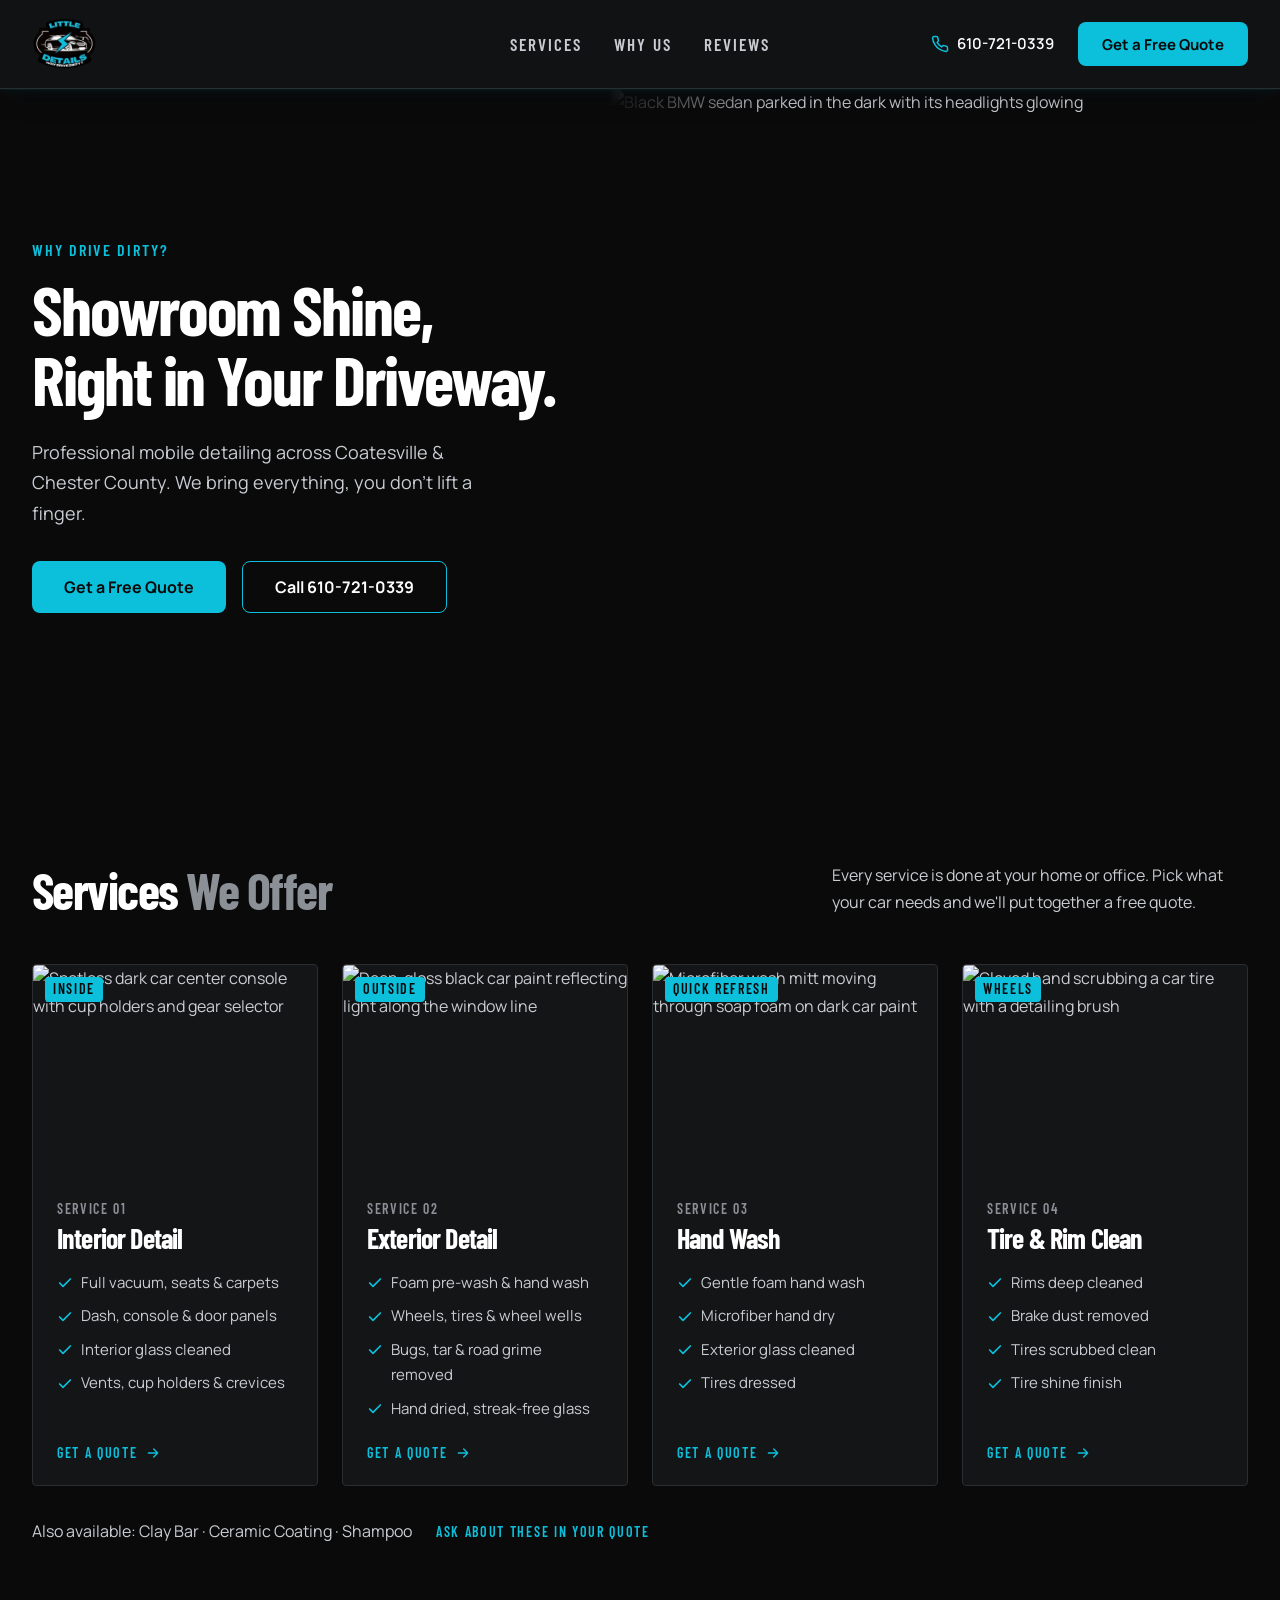
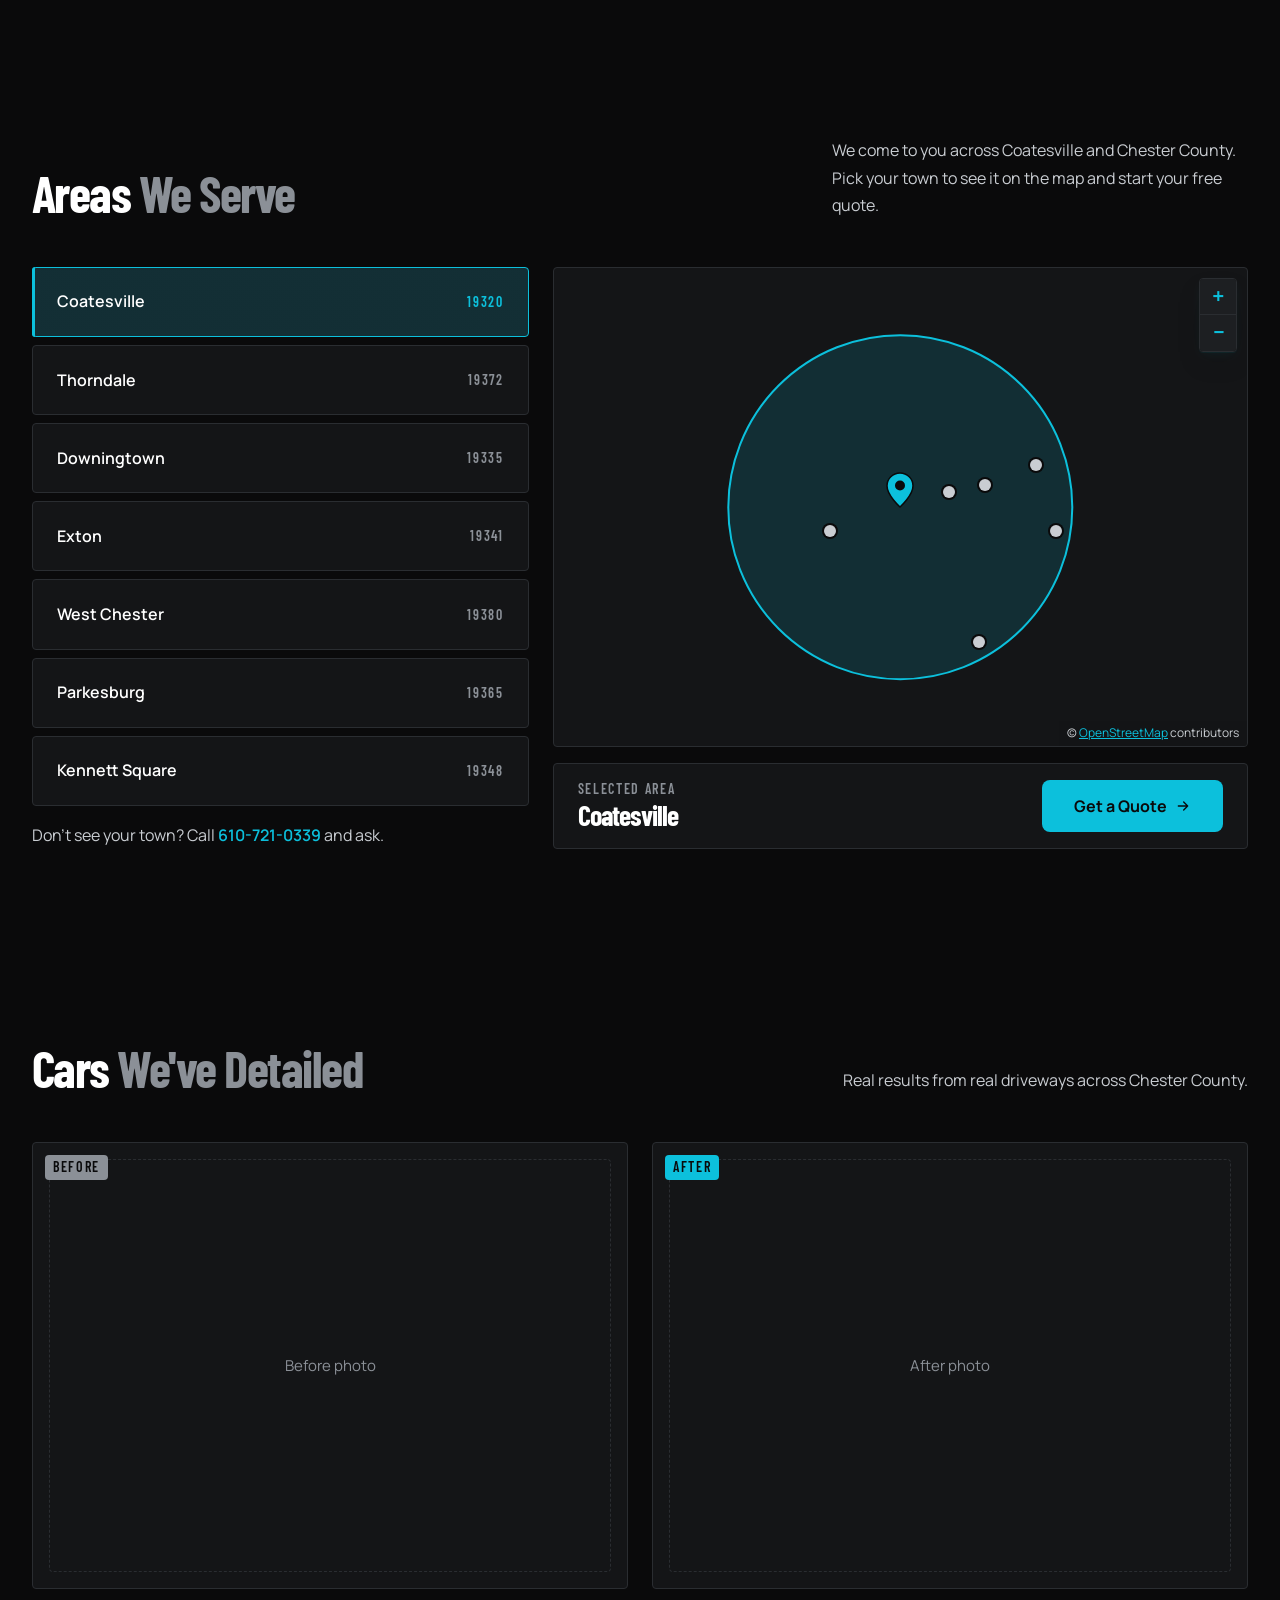
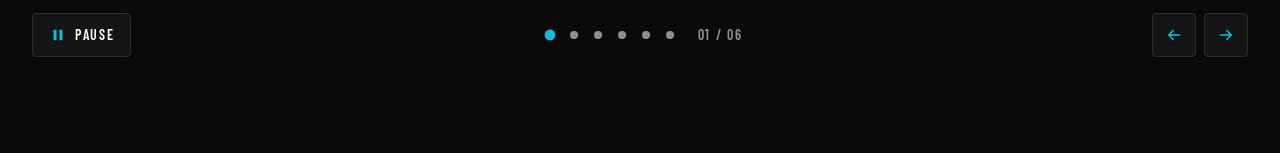
==== commit a51208db: "Add "Cars We've Detailed" before/after slideshow with placeholders Slideshow (index.html, after Area" ====
--- a/index.html
+++ b/index.html
@@ -12,6 +12,7 @@
   <link rel="stylesheet" href="assets/css/styles.css">
   <script src="assets/js/main.js" defer></script>
   <script src="assets/js/areas.js" defer></script>
+  <script src="assets/js/work.js" defer></script>
 </head>
 <body>
   <header class="site-header">
@@ -304,6 +305,123 @@
         </div>
       </div>
     </section>
+
+    <section id="work" class="work" aria-labelledby="work-title" aria-roledescription="carousel">
+      <div class="work__inner">
+        <div class="work__head">
+          <h2 id="work-title" class="work__title">Cars <span class="work__title-muted">We've Detailed</span></h2>
+          <p class="work__intro">Real results from real driveways across Chester County.</p>
+        </div>
+
+        <div class="work__carousel">
+          <!--
+            HOW TO EDIT THIS SLIDESHOW (markup only: no JS or CSS changes needed)
+            - Each slide is one <li class="work-slide"> ... </li> block below. Copy, delete or reorder whole blocks.
+            - Before/after slide: two <figure>s, the "before" figure first, then the "after" figure.
+            - After-only slide: delete the "before" <figure>; the "after" photo is centred automatically.
+            - Slide numbers, the "Slide N of N" labels, the dots and the counter all update automatically.
+            - To use a real photo, replace the placeholder line
+                <div class="work-photo__placeholder">Before photo</div>
+              with an image (keep the tag <span> above it):
+                <img src="assets/images/work/civic-before-1200.jpg"
+                     srcset="assets/images/work/civic-before-800.jpg 800w,
+                             assets/images/work/civic-before-1200.jpg 1200w,
+                             assets/images/work/civic-before-1600.jpg 1600w"
+                     sizes="(max-width: 768px) 100vw, 600px"
+                     width="1200" height="900"
+                     alt="Describe the car and what changed, e.g. Gray Honda Civic interior before detailing, with dusty dash and stained seats"
+                     loading="lazy">
+            - Photos are 4:3 (landscape). Keep the originals in brand_assets/ and put web-ready resized copies in
+              assets/images/work/ (lowercase file names with hyphens, .jpg not .JPG).
+          -->
+          <!-- PLACEHOLDER SLIDES — replace with Dowayne's real photos. This section must NOT go live with placeholders; hide it if no photos are available at launch. -->
+          <ol class="work__slides">
+          <!-- Slide: before/after pair -->
+          <li class="work-slide">
+            <figure class="work-photo work-photo--before">
+              <span class="work-photo__tag work-photo__tag--before">Before</span>
+              <div class="work-photo__placeholder">Before photo</div>
+            </figure>
+            <figure class="work-photo work-photo--after">
+              <span class="work-photo__tag work-photo__tag--after">After</span>
+              <div class="work-photo__placeholder">After photo</div>
+            </figure>
+          </li>
+          <!-- Slide: before/after pair -->
+          <li class="work-slide">
+            <figure class="work-photo work-photo--before">
+              <span class="work-photo__tag work-photo__tag--before">Before</span>
+              <div class="work-photo__placeholder">Before photo</div>
+            </figure>
+            <figure class="work-photo work-photo--after">
+              <span class="work-photo__tag work-photo__tag--after">After</span>
+              <div class="work-photo__placeholder">After photo</div>
+            </figure>
+          </li>
+          <!-- Slide: before/after pair -->
+          <li class="work-slide">
+            <figure class="work-photo work-photo--before">
+              <span class="work-photo__tag work-photo__tag--before">Before</span>
+              <div class="work-photo__placeholder">Before photo</div>
+            </figure>
+            <figure class="work-photo work-photo--after">
+              <span class="work-photo__tag work-photo__tag--after">After</span>
+              <div class="work-photo__placeholder">After photo</div>
+            </figure>
+          </li>
+          <!-- Slide: before/after pair -->
+          <li class="work-slide">
+            <figure class="work-photo work-photo--before">
+              <span class="work-photo__tag work-photo__tag--before">Before</span>
+              <div class="work-photo__placeholder">Before photo</div>
+            </figure>
+            <figure class="work-photo work-photo--after">
+              <span class="work-photo__tag work-photo__tag--after">After</span>
+              <div class="work-photo__placeholder">After photo</div>
+            </figure>
+          </li>
+          <!-- Slide: before/after pair -->
+          <li class="work-slide">
+            <figure class="work-photo work-photo--before">
+              <span class="work-photo__tag work-photo__tag--before">Before</span>
+              <div class="work-photo__placeholder">Before photo</div>
+            </figure>
+            <figure class="work-photo work-photo--after">
+              <span class="work-photo__tag work-photo__tag--after">After</span>
+              <div class="work-photo__placeholder">After photo</div>
+            </figure>
+          </li>
+          <!-- Slide: after-only -->
+          <li class="work-slide">
+            <figure class="work-photo work-photo--after">
+              <span class="work-photo__tag work-photo__tag--after">After</span>
+              <div class="work-photo__placeholder">After photo</div>
+            </figure>
+          </li>
+          </ol>
+
+          <div class="work__controls" hidden>
+            <button class="work__btn work__btn--toggle" type="button">
+              <svg class="work__icon work__icon--pause" viewBox="0 0 24 24" fill="currentColor" aria-hidden="true" focusable="false"><rect x="6" y="5" width="4" height="14" rx="1"/><rect x="14" y="5" width="4" height="14" rx="1"/></svg>
+              <svg class="work__icon work__icon--play" viewBox="0 0 24 24" fill="currentColor" aria-hidden="true" focusable="false"><path d="M8 5.5v13a1 1 0 0 0 1.5.86l10.5-6.5a1 1 0 0 0 0-1.72L9.5 4.64A1 1 0 0 0 8 5.5z"/></svg>
+              <span class="work__toggle-text">Pause</span><span class="visually-hidden"> slideshow</span>
+            </button>
+            <div class="work__position">
+              <div class="work__dots"></div>
+              <p class="work__counter" aria-hidden="true">01 / 06</p>
+            </div>
+            <div class="work__nav">
+              <button class="work__btn work__btn--icon work__prev" type="button" aria-label="Previous slide">
+                <svg class="work__icon" viewBox="0 0 24 24" fill="none" stroke="currentColor" stroke-width="2" stroke-linecap="round" stroke-linejoin="round" aria-hidden="true" focusable="false"><path d="M19 12H5M11 18l-6-6 6-6"/></svg>
+              </button>
+              <button class="work__btn work__btn--icon work__next" type="button" aria-label="Next slide">
+                <svg class="work__icon" viewBox="0 0 24 24" fill="none" stroke="currentColor" stroke-width="2" stroke-linecap="round" stroke-linejoin="round" aria-hidden="true" focusable="false"><path d="M5 12h14M13 6l6 6-6 6"/></svg>
+              </button>
+            </div>
+          </div>
+        </div>
+      </div>
+    </section>
   </main>
 
   <footer class="site-footer"></footer>
--- a/assets/css/styles.css
+++ b/assets/css/styles.css
@@ -1546,6 +1546,344 @@
   }
 }
 
+/* Small mobile — max-width 480px: stack the bar so the button never runs
+   past the screen ("Selected area" + town on top, full-width button below) */
+@media (max-width: 480px) {
+  .areas__bar {
+    flex-direction: column;
+    align-items: stretch;
+  }
+
+  .areas__cta {
+    width: 100%;
+  }
+}
+
+/* ==========================================================================
+   Cars We've Detailed (before/after slideshow)
+   Without JavaScript the slides show as a plain stacked list. work.js adds
+   .is-enhanced, which stacks them in one grid cell and crossfades.
+   ========================================================================== */
+
+.work {
+  padding: var(--section-pad);
+  background: var(--color-bg);
+}
+
+.work__inner {
+  max-width: var(--container-max);
+  margin-inline: auto;
+  padding-inline: var(--gutter);
+}
+
+.work__head {
+  display: flex;
+  align-items: flex-end;
+  justify-content: space-between;
+  gap: var(--space-6);
+  margin-bottom: var(--space-7);
+}
+
+.work__title {
+  font-size: var(--fs-section-title);
+}
+
+.work__title-muted {
+  color: var(--color-muted);
+}
+
+.work__intro {
+  max-width: 26rem;
+  margin: 0;
+  color: var(--color-body);
+}
+
+.work__slides {
+  display: grid;
+  gap: var(--space-6);
+  margin: 0;
+  padding: 0;
+  list-style: none;
+}
+
+/* A slide: before + after side by side, or a single centred after photo */
+.work-slide {
+  display: grid;
+  grid-template-columns: repeat(2, minmax(0, 1fr));
+  gap: var(--space-5);
+}
+
+.work-slide:not(:has(.work-photo--before)) .work-photo--after {
+  grid-column: 1 / -1;
+  justify-self: center;
+  width: calc((100% - var(--space-5)) / 2);
+}
+
+.work-photo {
+  position: relative;
+  margin: 0;
+  aspect-ratio: var(--card-media-ratio);
+  overflow: hidden;
+  border: 1px solid var(--color-border);
+  border-radius: var(--radius-sm);
+  background: var(--color-surface-elevated);
+}
+
+.work-photo img {
+  width: 100%;
+  height: 100%;
+  object-fit: cover;
+  object-position: center;
+}
+
+/* Placeholder: quiet centred label inside a dashed inner frame */
+.work-photo__placeholder {
+  position: absolute;
+  inset: var(--space-4);
+  display: flex;
+  align-items: center;
+  justify-content: center;
+  border: 1px dashed var(--color-border);
+  border-radius: var(--radius-sm);
+  color: var(--color-muted);
+  font-size: var(--fs-small);
+}
+
+/* Corner tags — same shape as the Services card tags */
+.work-photo__tag {
+  position: absolute;
+  top: var(--space-3);
+  left: var(--space-3);
+  z-index: 1;
+  padding: var(--space-1) var(--space-2);
+  border-radius: var(--radius-sm);
+  background: var(--color-teal);
+  color: var(--color-on-teal);
+  font-family: var(--font-display);
+  font-size: var(--fs-label);
+  font-weight: 600;
+  letter-spacing: var(--tracking-nav);
+  line-height: 1.2;
+  text-transform: uppercase;
+  white-space: nowrap;
+}
+
+.work-photo__tag--before {
+  background: var(--color-muted);
+}
+
+/* Enhanced (JavaScript on): one slide visible at a time, crossfade */
+.work__carousel.is-enhanced .work__slides {
+  gap: 0;
+}
+
+.work__carousel.is-enhanced .work-slide {
+  grid-area: 1 / 1;
+  opacity: 0;
+  pointer-events: none;
+  transition: opacity calc(var(--dur-base) * 2) var(--ease-out);
+}
+
+.work__carousel.is-enhanced .work-slide.is-active {
+  opacity: 1;
+  pointer-events: auto;
+}
+
+/* Controls bar: pause/play left, dots + counter centre, prev/next right */
+.work__controls {
+  display: grid;
+  grid-template-columns: 1fr auto 1fr;
+  align-items: center;
+  gap: var(--space-5);
+  margin-top: var(--space-5);
+}
+
+.work__controls[hidden] {
+  display: none;
+}
+
+.work__btn {
+  position: relative;
+  isolation: isolate;
+  display: inline-flex;
+  align-items: center;
+  justify-content: center;
+  gap: var(--space-2);
+  min-width: var(--tap-size);
+  height: var(--tap-size);
+  padding: 0 var(--space-4);
+  border: 1px solid var(--color-border);
+  border-radius: var(--radius-sm);
+  background: var(--color-surface-elevated);
+  color: var(--color-heading);
+  font-family: var(--font-display);
+  font-size: var(--fs-label);
+  font-weight: 600;
+  letter-spacing: var(--tracking-nav);
+  line-height: 1;
+  text-transform: uppercase;
+  cursor: pointer;
+  transition: transform var(--dur-fast) var(--ease-out);
+}
+
+.work__btn::before {
+  content: '';
+  position: absolute;
+  inset: 0;
+  z-index: -1;
+  border-radius: inherit;
+  background: var(--color-surface-floating);
+  opacity: 0;
+  transition: opacity var(--dur-base) var(--ease-out);
+}
+
+.work__btn:hover::before,
+.work__btn:focus-visible::before {
+  opacity: 1;
+}
+
+.work__btn:active {
+  transform: scale(0.94);
+}
+
+.work__btn--toggle {
+  justify-self: start;
+}
+
+.work__btn--icon {
+  width: var(--tap-size);
+  padding: 0;
+}
+
+.work__icon {
+  width: 18px;
+  height: 18px;
+  color: var(--color-teal);
+}
+
+/* Show the icon that matches the toggle's current action */
+.work__btn--toggle .work__icon--play,
+.work__btn--toggle.is-stopped .work__icon--pause {
+  display: none;
+}
+
+.work__btn--toggle.is-stopped .work__icon--play {
+  display: block;
+}
+
+.work__position {
+  display: flex;
+  align-items: center;
+  gap: var(--space-4);
+}
+
+.work__dots {
+  display: flex;
+  align-items: center;
+}
+
+/* Dot buttons: 24px target around an 8px dot */
+.work__dot {
+  display: flex;
+  align-items: center;
+  justify-content: center;
+  width: 24px;
+  height: 24px;
+  padding: 0;
+  border: 0;
+  border-radius: var(--radius-pill);
+  background: transparent;
+  cursor: pointer;
+}
+
+.work__dot::before {
+  content: '';
+  width: 8px;
+  height: 8px;
+  border-radius: var(--radius-pill);
+  background: var(--color-muted);
+  transition: transform var(--dur-fast) var(--ease-out);
+}
+
+.work__dot:hover::before,
+.work__dot:focus-visible::before {
+  transform: scale(1.35);
+}
+
+.work__dot:active::before {
+  transform: scale(0.9);
+}
+
+.work__dot[aria-current='true']::before {
+  background: var(--color-teal);
+  transform: scale(1.35);
+}
+
+.work__counter {
+  margin: 0;
+  color: var(--color-muted);
+  font-family: var(--font-display);
+  font-size: var(--fs-label);
+  font-weight: 600;
+  letter-spacing: var(--tracking-nav);
+  line-height: 1;
+  white-space: nowrap;
+}
+
+.work__nav {
+  display: flex;
+  justify-self: end;
+  gap: var(--space-2);
+}
+
+/* Tablet — max-width 1024px */
+@media (max-width: 1024px) {
+  .work__controls {
+    gap: var(--space-4);
+  }
+}
+
+/* Mobile — max-width 768px (phone layout provisional) */
+@media (max-width: 768px) {
+  .work__head {
+    flex-direction: column;
+    align-items: flex-start;
+  }
+
+  .work-slide {
+    grid-template-columns: minmax(0, 1fr);
+  }
+
+  .work-slide:not(:has(.work-photo--before)) .work-photo--after {
+    width: 100%;
+  }
+}
+
+/* Small mobile — max-width 480px: controls in two rows so the bar never
+   runs wider than the screen (dots + counter on top, buttons below) */
+@media (max-width: 480px) {
+  .work__controls {
+    grid-template-columns: auto 1fr auto;
+    grid-template-areas:
+      'position position position'
+      'toggle . nav';
+    row-gap: var(--space-3);
+  }
+
+  .work__position {
+    grid-area: position;
+    justify-self: center;
+  }
+
+  .work__btn--toggle {
+    grid-area: toggle;
+  }
+
+  .work__nav {
+    grid-area: nav;
+  }
+}
+
 /* ==========================================================================
    Reduced motion
    ========================================================================== */
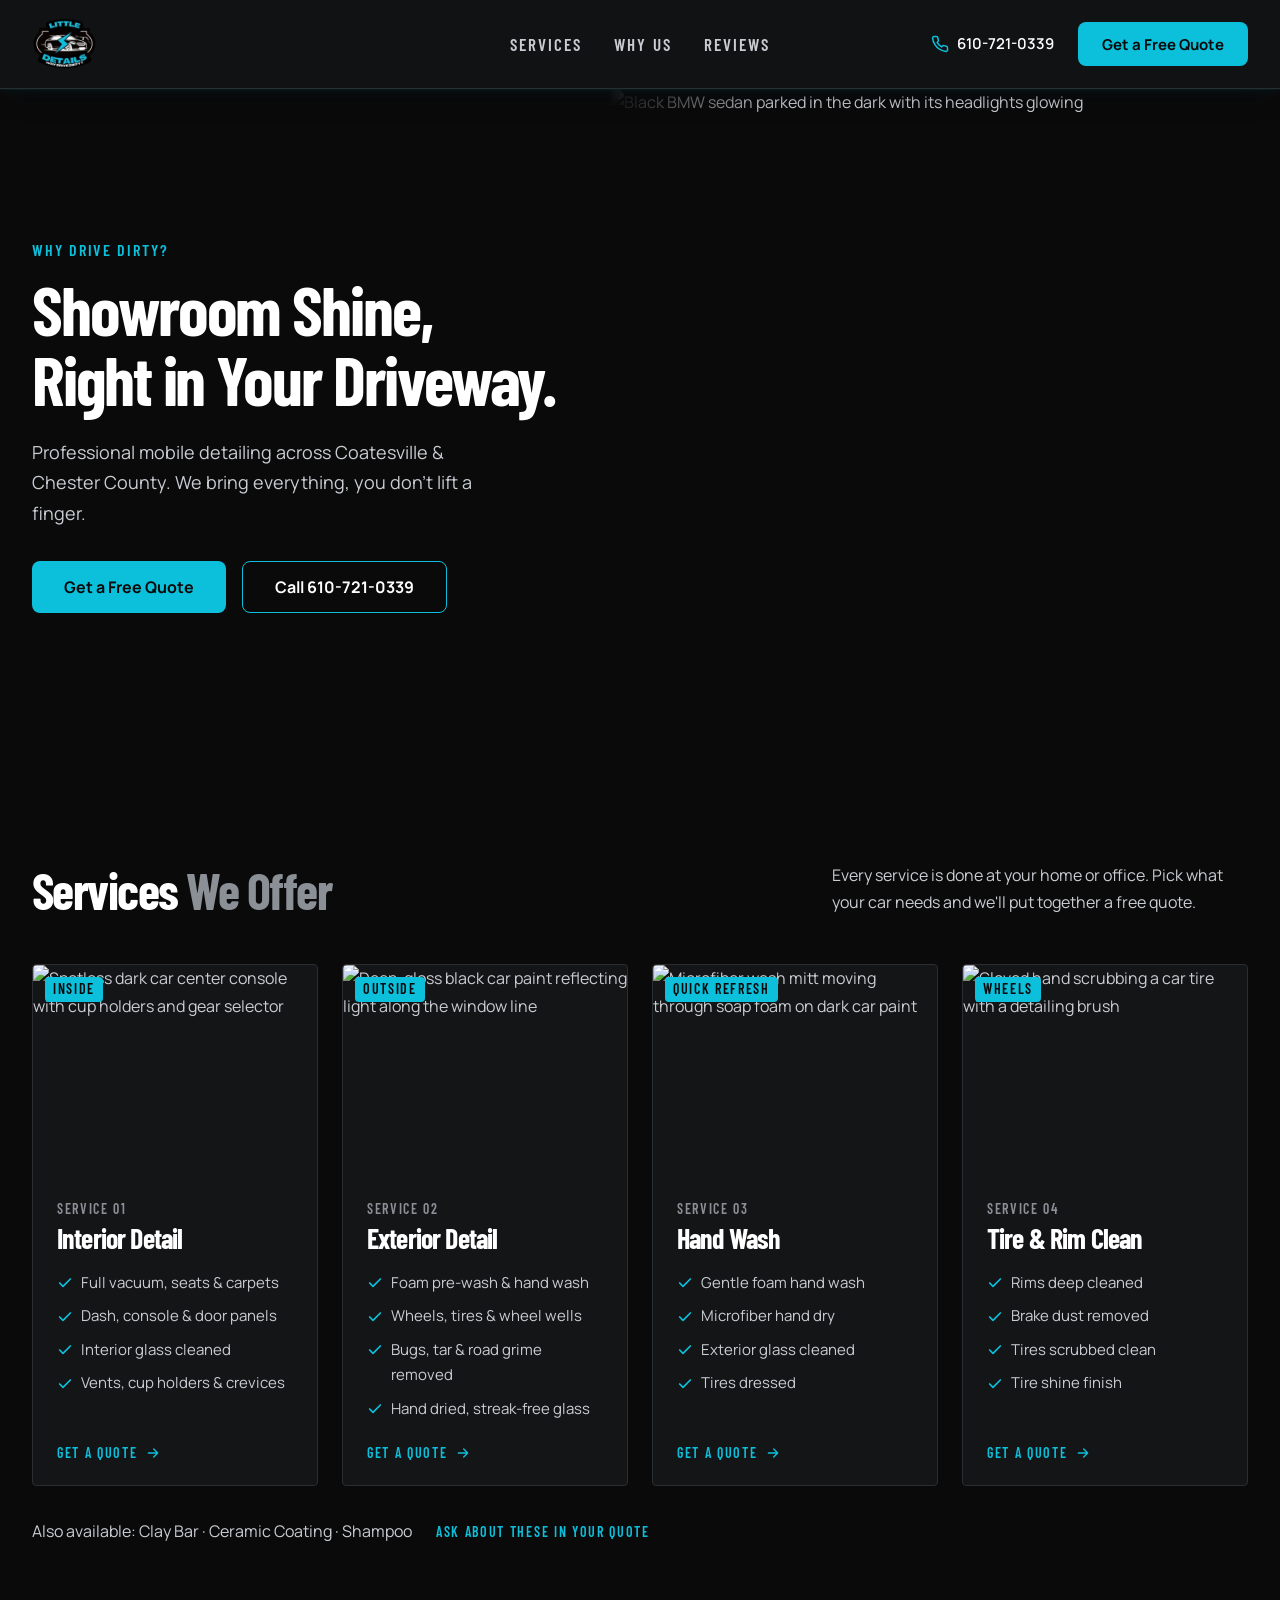
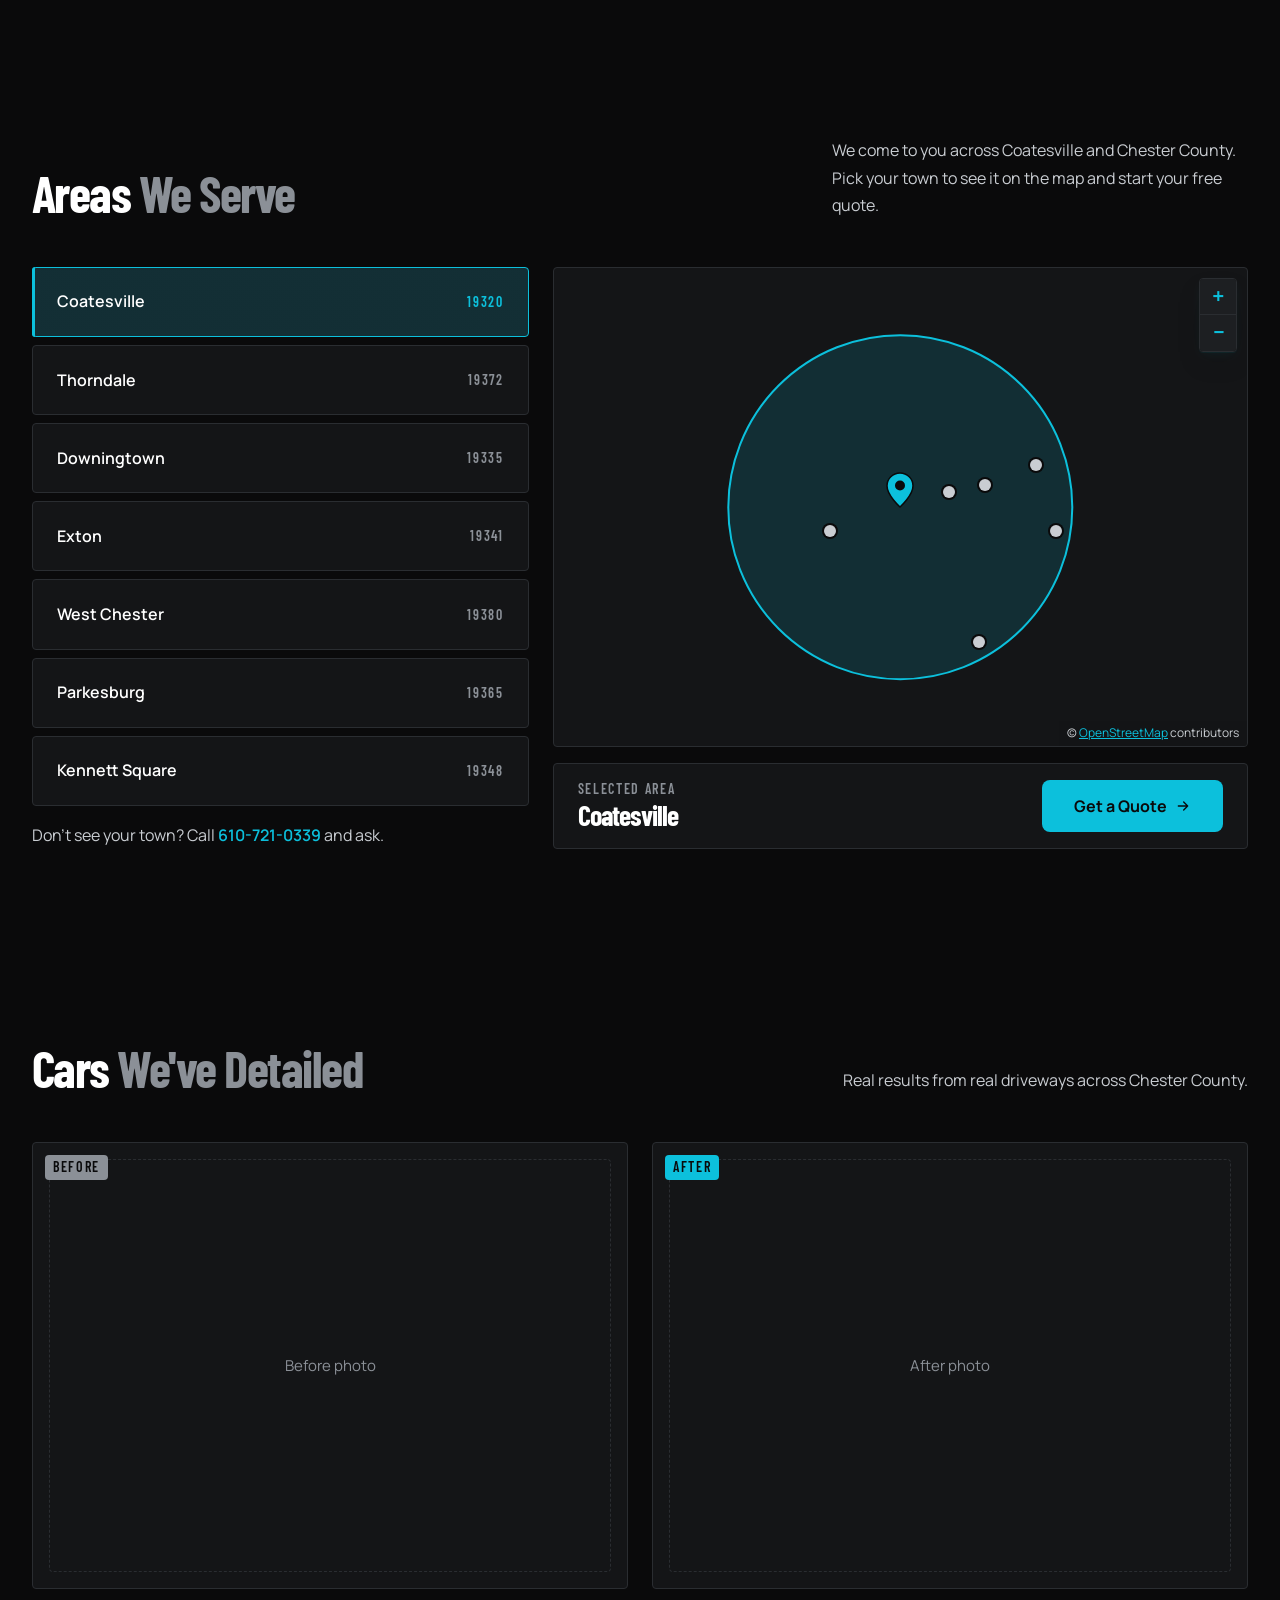
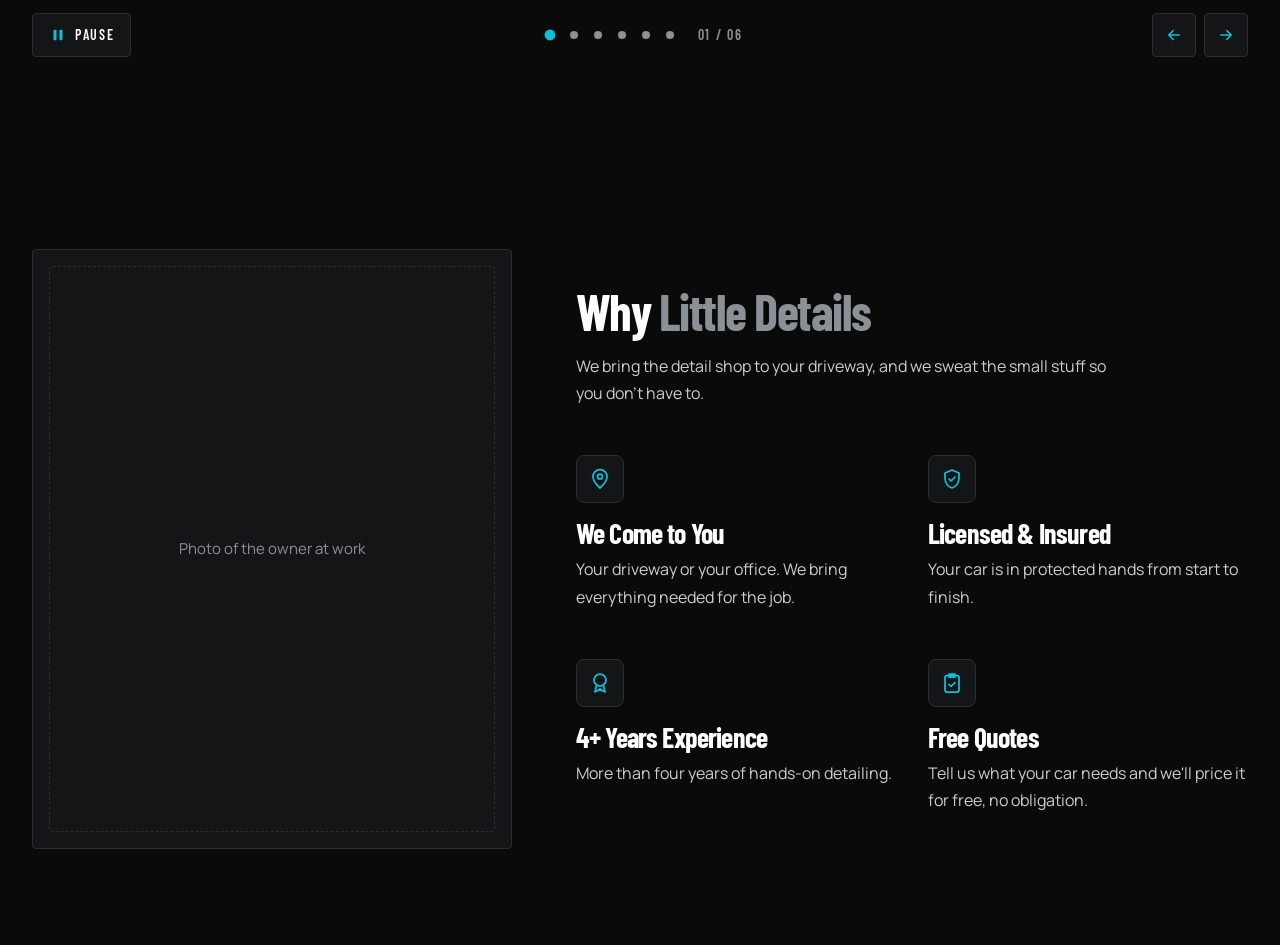
==== commit 2d7416ee: "Add "Why Little Details" section (desktop-first) Why Little Details (index.html, after the slideshow" ====
--- a/index.html
+++ b/index.html
@@ -69,7 +69,7 @@
   <main>
     <section class="hero" aria-labelledby="hero-title">
       <!-- Hero photo: Maximilian Kunstwadl on Unsplash (Unsplash License) — https://unsplash.com/photos/x9LvaGe6fBM
-           PLACEHOLDER — replace with Dowayne's own photo when available. -->
+           PLACEHOLDER — replace with the owner's own photo when available. -->
       <div class="hero__media">
         <img
           class="hero__img"
@@ -103,11 +103,11 @@
           <p class="services__intro">Every service is done at your home or office. Pick what your car needs and we'll put together a free quote.</p>
         </div>
 
-        <!-- PLACEHOLDER CHECKLISTS AND TAGS — confirm with Dowayne before launch. -->
+        <!-- PLACEHOLDER CHECKLISTS AND TAGS — confirm with the owner before launch. -->
         <ul class="services__grid" role="list">
           <li class="service-card">
             <!-- Photo: Mark Chan on Unsplash (Unsplash License) — https://unsplash.com/photos/0SbTuMJfB28
-                 PLACEHOLDER — replace with Dowayne's own photo when available. -->
+                 PLACEHOLDER — replace with the owner's own photo when available. -->
             <div class="service-card__media">
               <img
                 class="service-card__img"
@@ -137,7 +137,7 @@
           </li>
           <li class="service-card">
             <!-- Photo: Joel Durkee on Unsplash (Unsplash License) — https://unsplash.com/photos/vVwbcapKjmw
-                 PLACEHOLDER — replace with Dowayne's own photo when available. -->
+                 PLACEHOLDER — replace with the owner's own photo when available. -->
             <div class="service-card__media">
               <img
                 class="service-card__img"
@@ -167,7 +167,7 @@
           </li>
           <li class="service-card">
             <!-- Photo: Sem Ramon on Unsplash (Unsplash License) — https://unsplash.com/photos/tGM8nCQdnq0
-                 PLACEHOLDER — replace with Dowayne's own photo when available. -->
+                 PLACEHOLDER — replace with the owner's own photo when available. -->
             <div class="service-card__media">
               <img
                 class="service-card__img"
@@ -197,7 +197,7 @@
           </li>
           <li class="service-card">
             <!-- Photo: Zac Nielson on Unsplash (Unsplash License) — https://unsplash.com/photos/8k_T1EwTySs
-                 PLACEHOLDER — replace with Dowayne's own photo when available. -->
+                 PLACEHOLDER — replace with the owner's own photo when available. -->
             <div class="service-card__media">
               <img
                 class="service-card__img"
@@ -243,7 +243,7 @@
 
         <div class="areas__grid">
           <div class="areas__side">
-            <!-- PLACEHOLDER TOWN LIST AND SERVICE CIRCLE — confirm towns and travel distance with Dowayne before launch. -->
+            <!-- PLACEHOLDER TOWN LIST AND SERVICE CIRCLE — confirm towns and travel distance with the owner before launch. -->
             <ul class="areas__list" role="list">
             <li>
               <button class="areas__town" type="button" aria-pressed="true" data-town="coatesville" data-name="Coatesville" data-lat="39.985152" data-lng="-75.819000">
@@ -334,7 +334,7 @@
             - Photos are 4:3 (landscape). Keep the originals in brand_assets/ and put web-ready resized copies in
               assets/images/work/ (lowercase file names with hyphens, .jpg not .JPG).
           -->
-          <!-- PLACEHOLDER SLIDES — replace with Dowayne's real photos. This section must NOT go live with placeholders; hide it if no photos are available at launch. -->
+          <!-- PLACEHOLDER SLIDES — replace with the owner's real photos. This section must NOT go live with placeholders; hide it if no photos are available at launch. -->
           <ol class="work__slides">
           <!-- Slide: before/after pair -->
           <li class="work-slide">
@@ -422,6 +422,55 @@
         </div>
       </div>
     </section>
+
+    <section id="why-us" class="why" aria-labelledby="why-title">
+      <div class="why__inner">
+        <div class="why__media">
+          <!--
+            PLACEHOLDER — replace with the owner's real photo at work (original in brand_assets/, web copy in assets/images/). Must be replaced or removed before launch. Never use a stock photo here.
+            To swap in the real photo, replace the placeholder <div> below with an image like this
+            (portrait 4:5; lowercase file names with hyphens; describe the scene, never name the owner):
+              <img src="assets/images/owner-at-work-1200.jpg"
+                   srcset="assets/images/owner-at-work-800.jpg 800w,
+                           assets/images/owner-at-work-1200.jpg 1200w,
+                           assets/images/owner-at-work-1600.jpg 1600w"
+                   sizes="(max-width: 768px) 100vw, 500px"
+                   width="1200" height="1500"
+                   alt="Detailer hand-polishing a black SUV in a customer's driveway"
+                   loading="lazy">
+          -->
+          <div class="why__placeholder">Photo of the owner at work</div>
+        </div>
+
+        <div class="why__content">
+          <h2 id="why-title" class="why__title">Why <span class="why__title-muted">Little Details</span></h2>
+          <p class="why__intro">We bring the detail shop to your driveway, and we sweat the small stuff so you don't have to.</p>
+          <ul class="why__reasons" role="list">
+            <li class="why-reason">
+              <span class="why-reason__tile"><svg class="why-reason__icon" viewBox="0 0 24 24" fill="none" stroke="currentColor" stroke-width="1.75" stroke-linecap="round" stroke-linejoin="round" aria-hidden="true" focusable="false"><path d="M12 21s-7-6.2-7-11.5a7 7 0 0 1 14 0C19 14.8 12 21 12 21z"/><circle cx="12" cy="9.5" r="2.5"/></svg></span>
+              <h3 class="why-reason__title">We Come to You</h3>
+              <p class="why-reason__text">Your driveway or your office. We bring everything needed for the job.</p>
+            </li>
+            <!-- CONFIRM WITH THE OWNER BEFORE LAUNCH: licensed & insured, and 4+ years. -->
+            <li class="why-reason">
+              <span class="why-reason__tile"><svg class="why-reason__icon" viewBox="0 0 24 24" fill="none" stroke="currentColor" stroke-width="1.75" stroke-linecap="round" stroke-linejoin="round" aria-hidden="true" focusable="false"><path d="M12 3l7 3v5c0 4.6-3 8.6-7 10-4-1.4-7-5.4-7-10V6l7-3z"/><path d="M9 12l2 2 4-4"/></svg></span>
+              <h3 class="why-reason__title">Licensed &amp; Insured</h3>
+              <p class="why-reason__text">Your car is in protected hands from start to finish.</p>
+            </li>
+            <li class="why-reason">
+              <span class="why-reason__tile"><svg class="why-reason__icon" viewBox="0 0 24 24" fill="none" stroke="currentColor" stroke-width="1.75" stroke-linecap="round" stroke-linejoin="round" aria-hidden="true" focusable="false"><circle cx="12" cy="9" r="6"/><path d="M8.6 13.9L7 21l5-3 5 3-1.6-7.1"/></svg></span>
+              <h3 class="why-reason__title">4+ Years Experience</h3>
+              <p class="why-reason__text">More than four years of hands-on detailing.</p>
+            </li>
+            <li class="why-reason">
+              <span class="why-reason__tile"><svg class="why-reason__icon" viewBox="0 0 24 24" fill="none" stroke="currentColor" stroke-width="1.75" stroke-linecap="round" stroke-linejoin="round" aria-hidden="true" focusable="false"><rect x="5" y="4.5" width="14" height="16.5" rx="2"/><path d="M9 3h6v3H9z"/><path d="M9 13.5l2 2 4-4"/></svg></span>
+              <h3 class="why-reason__title">Free Quotes</h3>
+              <p class="why-reason__text">Tell us what your car needs and we'll price it for free, no obligation.</p>
+            </li>
+          </ul>
+        </div>
+      </div>
+    </section>
   </main>
 
   <footer class="site-footer"></footer>
--- a/assets/css/styles.css
+++ b/assets/css/styles.css
@@ -1885,6 +1885,131 @@
 }
 
 /* ==========================================================================
+   Why Little Details
+   Desktop: tall 4:5 photo frame left (~5/12), heading + sentence + 2×2
+   reasons right, vertically centred. No JavaScript.
+   ========================================================================== */
+
+.why {
+  padding: var(--section-pad);
+  background: var(--color-bg);
+}
+
+.why__inner {
+  display: grid;
+  grid-template-columns: minmax(0, 5fr) minmax(0, 7fr);
+  align-items: center;
+  gap: var(--space-8);
+  max-width: var(--container-max);
+  margin-inline: auto;
+  padding-inline: var(--gutter);
+}
+
+/* Photo frame — same placeholder look as the slideshow */
+.why__media {
+  position: relative;
+  aspect-ratio: 4 / 5;
+  overflow: hidden;
+  border: 1px solid var(--color-border);
+  border-radius: var(--radius-sm);
+  background: var(--color-surface-elevated);
+}
+
+.why__media img {
+  width: 100%;
+  height: 100%;
+  object-fit: cover;
+  object-position: center;
+}
+
+.why__placeholder {
+  position: absolute;
+  inset: var(--space-4);
+  display: flex;
+  align-items: center;
+  justify-content: center;
+  padding: var(--space-4);
+  border: 1px dashed var(--color-border);
+  border-radius: var(--radius-sm);
+  color: var(--color-muted);
+  font-size: var(--fs-small);
+  text-align: center;
+}
+
+.why__title {
+  margin-bottom: var(--space-4);
+  font-size: var(--fs-section-title);
+}
+
+.why__title-muted {
+  color: var(--color-muted);
+}
+
+.why__intro {
+  max-width: 34rem;
+  margin: 0 0 var(--space-7);
+  color: var(--color-body);
+}
+
+/* Reasons: plain blocks in a 2×2 grid */
+.why__reasons {
+  display: grid;
+  grid-template-columns: repeat(2, minmax(0, 1fr));
+  gap: var(--space-7) var(--space-6);
+}
+
+.why-reason__tile {
+  display: flex;
+  align-items: center;
+  justify-content: center;
+  width: 48px;
+  height: 48px;
+  margin-bottom: var(--space-4);
+  border: 1px solid var(--color-border);
+  border-radius: var(--radius-md);
+  background: var(--color-surface-elevated);
+}
+
+.why-reason__icon {
+  width: 24px;
+  height: 24px;
+  color: var(--color-teal);
+}
+
+.why-reason__title {
+  margin-bottom: var(--space-2);
+  font-size: var(--fs-card-title);
+}
+
+.why-reason__text {
+  margin: 0;
+  color: var(--color-body);
+}
+
+/* Tablet — max-width 1024px: still side by side, slightly tighter */
+@media (max-width: 1024px) {
+  .why__inner {
+    gap: var(--space-7);
+  }
+}
+
+/* Mobile — max-width 768px: text first, then the photo; reasons in one
+   column (phone layout provisional) */
+@media (max-width: 768px) {
+  .why__inner {
+    grid-template-columns: minmax(0, 1fr);
+  }
+
+  .why__media {
+    order: 2;
+  }
+
+  .why__reasons {
+    grid-template-columns: minmax(0, 1fr);
+  }
+}
+
+/* ==========================================================================
    Reduced motion
    ========================================================================== */
 
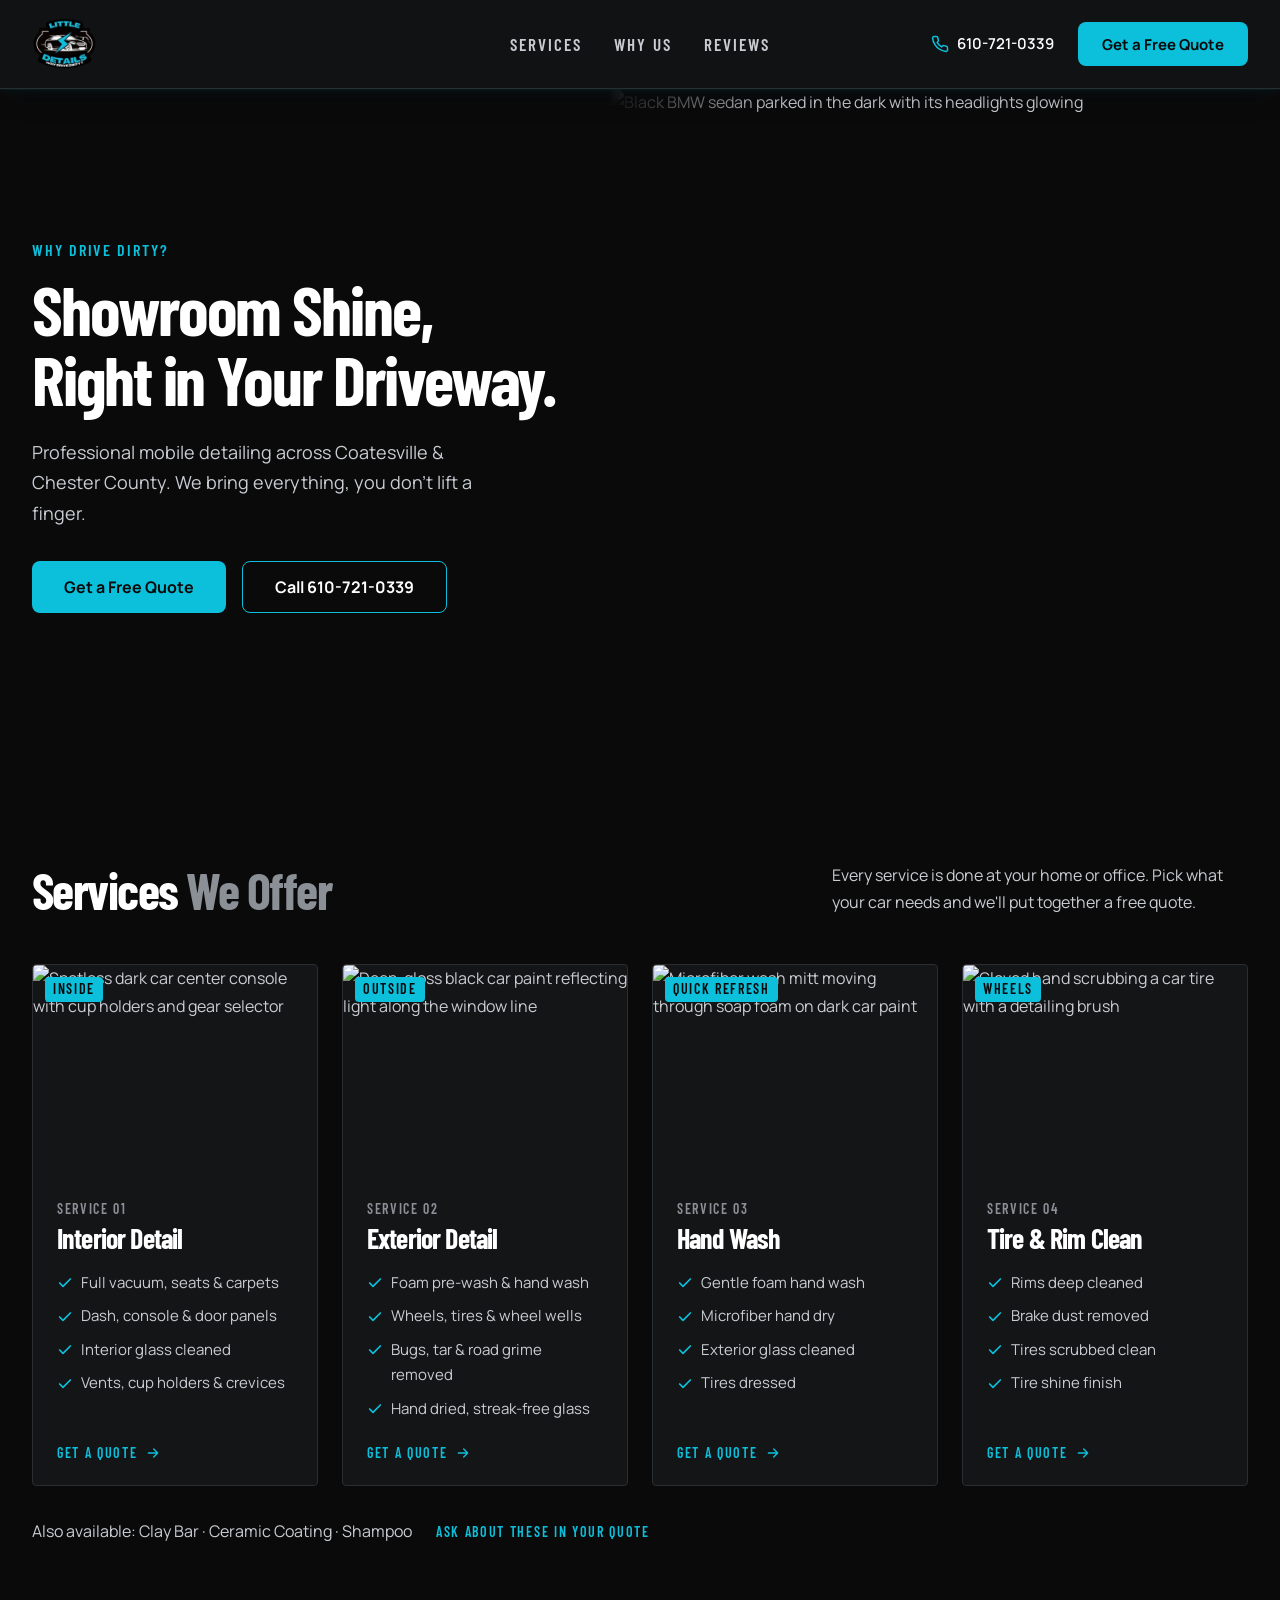
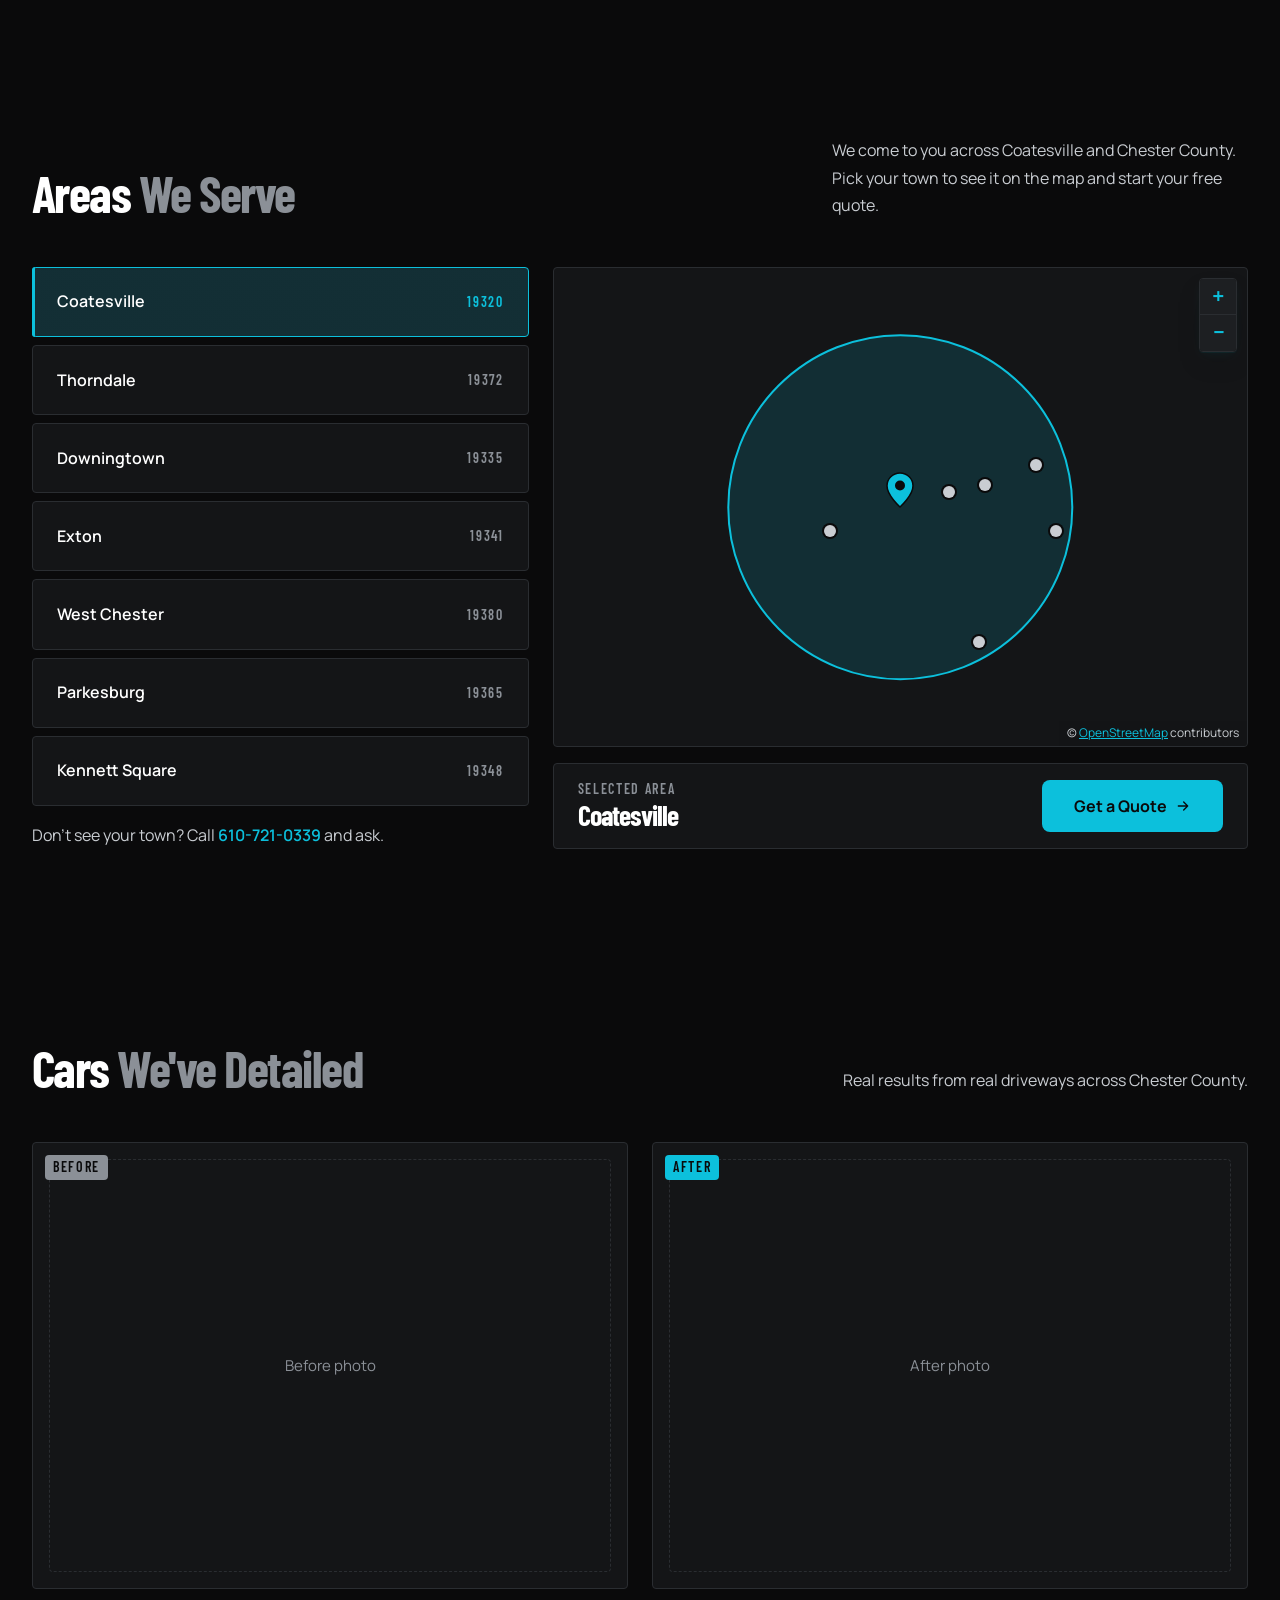
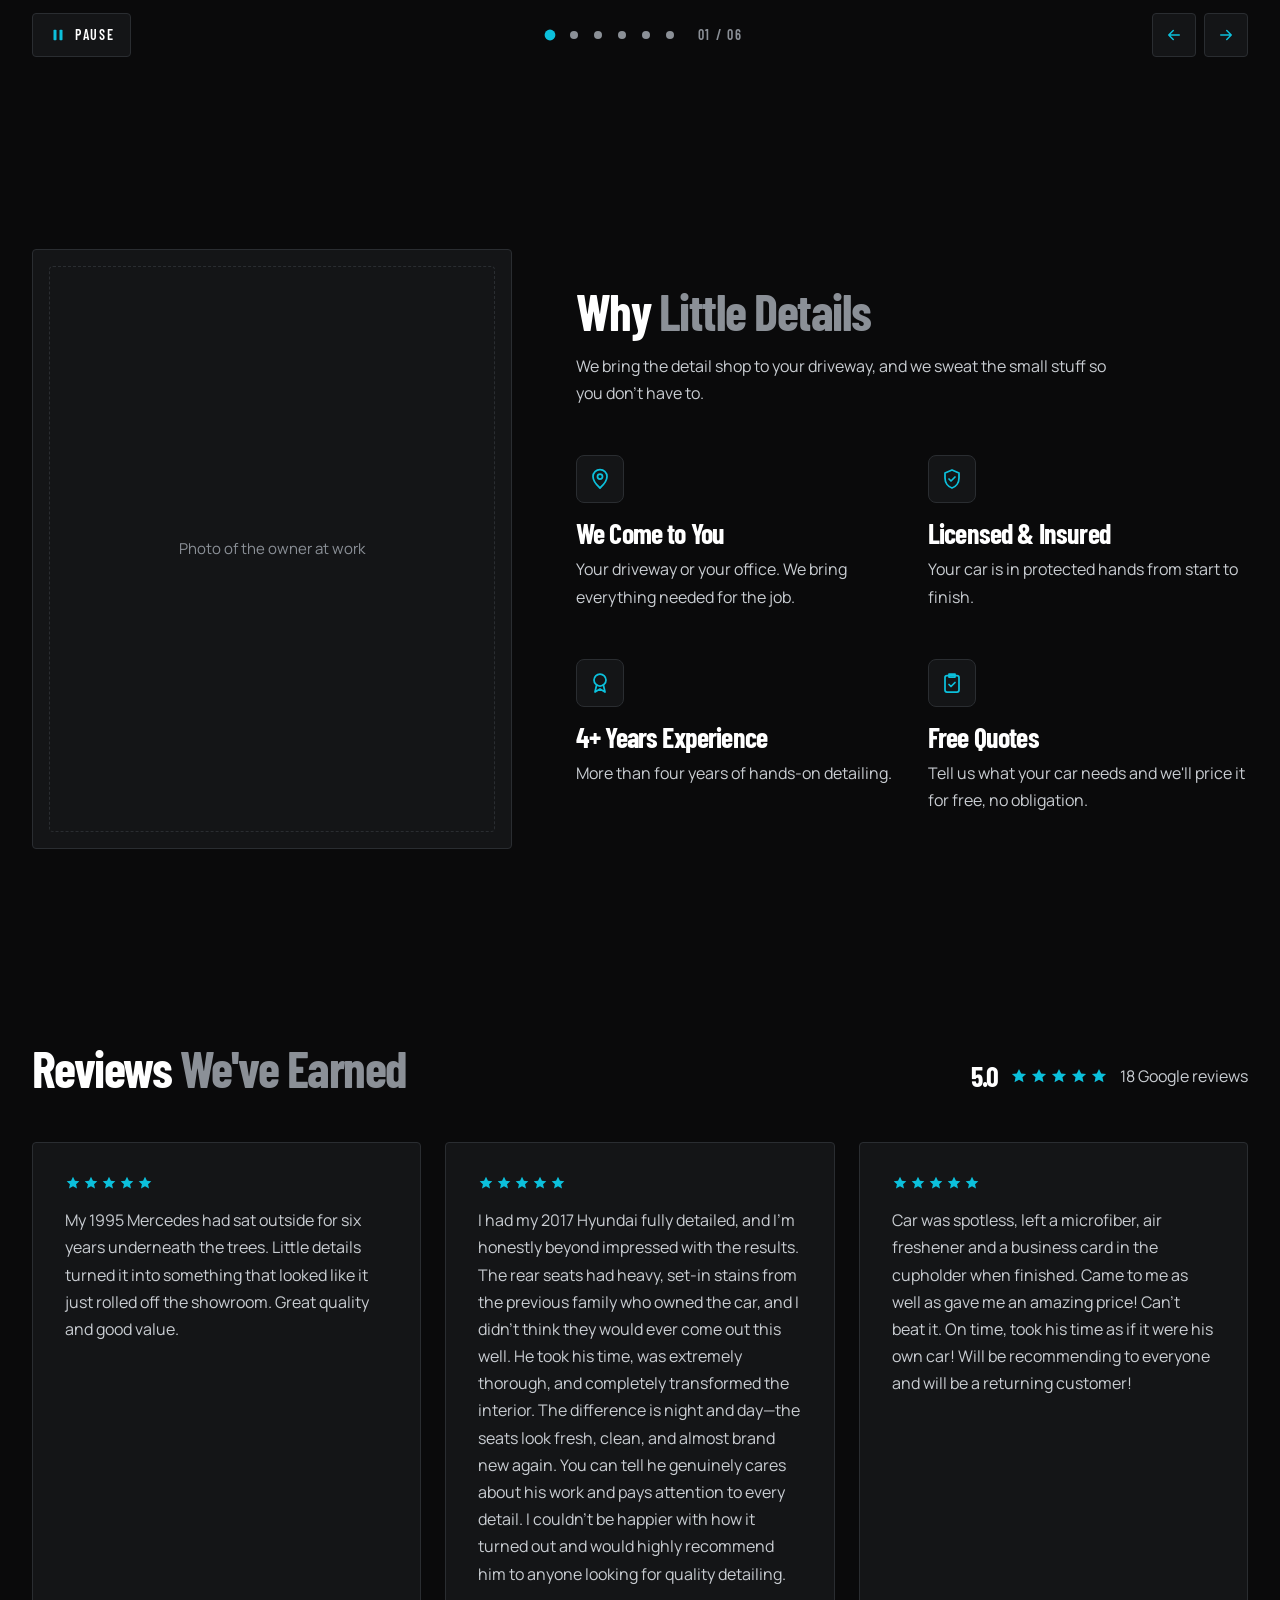
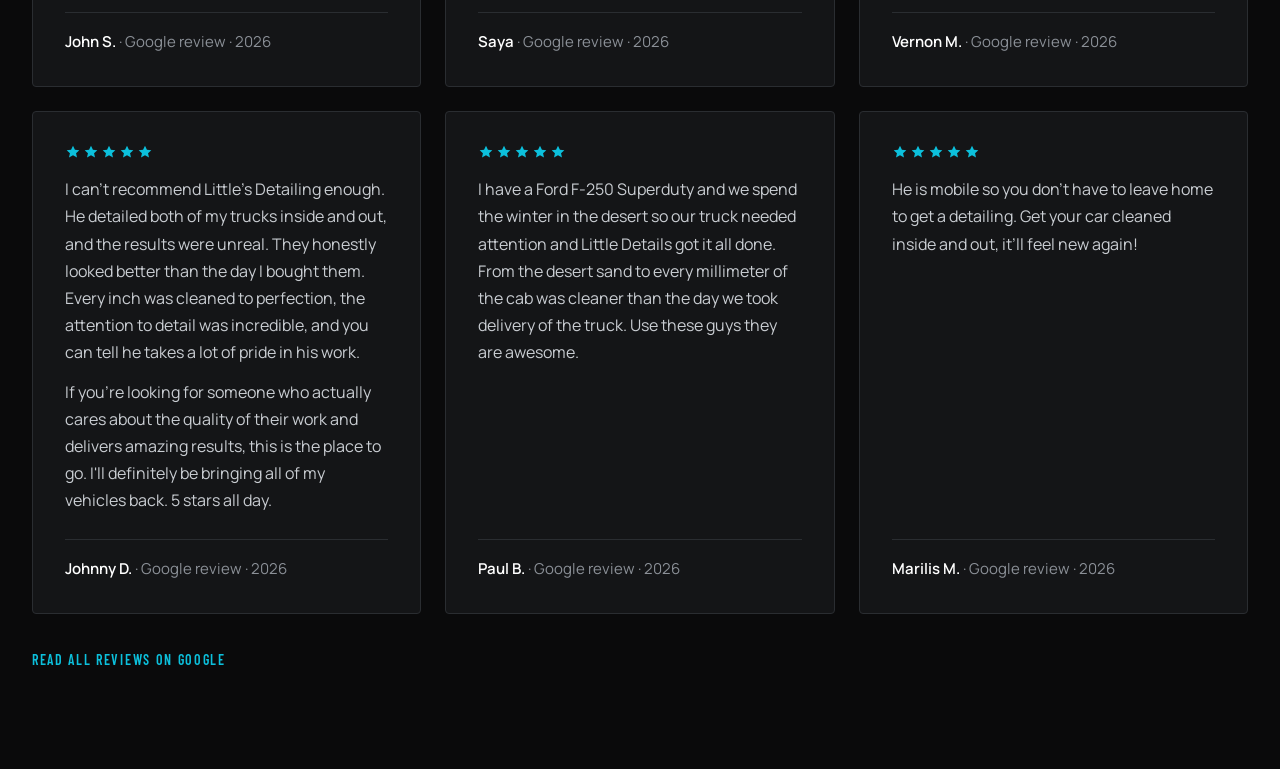
==== commit 29a0aa33: "Add "Reviews We've Earned" section with six real Google reviews Reviews (index.html, after Why Littl" ====
--- a/index.html
+++ b/index.html
@@ -471,6 +471,84 @@
         </div>
       </div>
     </section>
+
+    <section id="reviews" class="reviews" aria-labelledby="reviews-title">
+      <div class="reviews__inner">
+        <div class="reviews__head">
+          <h2 id="reviews-title" class="reviews__title">Reviews <span class="reviews__title-muted">We've Earned</span></h2>
+          <a class="reviews__rating" href="https://maps.google.com/?cid=7223402502931604242" target="_blank" rel="noopener noreferrer">
+            <span class="reviews__score">5.0</span>
+            <span class="reviews__rating-stars" aria-hidden="true"><svg viewBox="0 0 24 24" fill="currentColor" aria-hidden="true" focusable="false"><path d="M12 2.5l2.9 6.1 6.6.7-4.9 4.5 1.4 6.6L12 17l-6 3.4 1.4-6.6-4.9-4.5 6.6-.7z"/></svg><svg viewBox="0 0 24 24" fill="currentColor" aria-hidden="true" focusable="false"><path d="M12 2.5l2.9 6.1 6.6.7-4.9 4.5 1.4 6.6L12 17l-6 3.4 1.4-6.6-4.9-4.5 6.6-.7z"/></svg><svg viewBox="0 0 24 24" fill="currentColor" aria-hidden="true" focusable="false"><path d="M12 2.5l2.9 6.1 6.6.7-4.9 4.5 1.4 6.6L12 17l-6 3.4 1.4-6.6-4.9-4.5 6.6-.7z"/></svg><svg viewBox="0 0 24 24" fill="currentColor" aria-hidden="true" focusable="false"><path d="M12 2.5l2.9 6.1 6.6.7-4.9 4.5 1.4 6.6L12 17l-6 3.4 1.4-6.6-4.9-4.5 6.6-.7z"/></svg><svg viewBox="0 0 24 24" fill="currentColor" aria-hidden="true" focusable="false"><path d="M12 2.5l2.9 6.1 6.6.7-4.9 4.5 1.4 6.6L12 17l-6 3.4 1.4-6.6-4.9-4.5 6.6-.7z"/></svg></span>
+            <span class="visually-hidden"> out of 5 stars,</span>
+            <span class="reviews__count">18 Google reviews</span>
+            <span class="visually-hidden"> (opens in a new tab)</span>
+          </a>
+        </div>
+
+        <!-- Reviews copied verbatim from the Google Business Profile on Oct 12, 2026. Rating (5.0, 18 reviews) as of Oct 12, 2026; re-check monthly. Real reviews only; never add invented ones. -->
+        <ul class="reviews__grid" role="list">
+          <li class="review-card">
+            <figure class="review-card__figure">
+              <span class="review-card__stars" role="img" aria-label="Rated 5 out of 5 stars"><svg viewBox="0 0 24 24" fill="currentColor" aria-hidden="true" focusable="false"><path d="M12 2.5l2.9 6.1 6.6.7-4.9 4.5 1.4 6.6L12 17l-6 3.4 1.4-6.6-4.9-4.5 6.6-.7z"/></svg><svg viewBox="0 0 24 24" fill="currentColor" aria-hidden="true" focusable="false"><path d="M12 2.5l2.9 6.1 6.6.7-4.9 4.5 1.4 6.6L12 17l-6 3.4 1.4-6.6-4.9-4.5 6.6-.7z"/></svg><svg viewBox="0 0 24 24" fill="currentColor" aria-hidden="true" focusable="false"><path d="M12 2.5l2.9 6.1 6.6.7-4.9 4.5 1.4 6.6L12 17l-6 3.4 1.4-6.6-4.9-4.5 6.6-.7z"/></svg><svg viewBox="0 0 24 24" fill="currentColor" aria-hidden="true" focusable="false"><path d="M12 2.5l2.9 6.1 6.6.7-4.9 4.5 1.4 6.6L12 17l-6 3.4 1.4-6.6-4.9-4.5 6.6-.7z"/></svg><svg viewBox="0 0 24 24" fill="currentColor" aria-hidden="true" focusable="false"><path d="M12 2.5l2.9 6.1 6.6.7-4.9 4.5 1.4 6.6L12 17l-6 3.4 1.4-6.6-4.9-4.5 6.6-.7z"/></svg></span>
+              <blockquote class="review-card__quote">
+                  <p>My 1995 Mercedes had sat outside for six years underneath the trees. Little details turned it into something that looked like it just rolled off the showroom. Great quality and good value.</p>
+              </blockquote>
+              <figcaption class="review-card__meta"><span class="review-card__name">John S.</span> <span class="review-card__sep" aria-hidden="true">·</span> Google review <span class="review-card__sep" aria-hidden="true">·</span> 2026</figcaption>
+            </figure>
+          </li>
+          <li class="review-card">
+            <figure class="review-card__figure">
+              <span class="review-card__stars" role="img" aria-label="Rated 5 out of 5 stars"><svg viewBox="0 0 24 24" fill="currentColor" aria-hidden="true" focusable="false"><path d="M12 2.5l2.9 6.1 6.6.7-4.9 4.5 1.4 6.6L12 17l-6 3.4 1.4-6.6-4.9-4.5 6.6-.7z"/></svg><svg viewBox="0 0 24 24" fill="currentColor" aria-hidden="true" focusable="false"><path d="M12 2.5l2.9 6.1 6.6.7-4.9 4.5 1.4 6.6L12 17l-6 3.4 1.4-6.6-4.9-4.5 6.6-.7z"/></svg><svg viewBox="0 0 24 24" fill="currentColor" aria-hidden="true" focusable="false"><path d="M12 2.5l2.9 6.1 6.6.7-4.9 4.5 1.4 6.6L12 17l-6 3.4 1.4-6.6-4.9-4.5 6.6-.7z"/></svg><svg viewBox="0 0 24 24" fill="currentColor" aria-hidden="true" focusable="false"><path d="M12 2.5l2.9 6.1 6.6.7-4.9 4.5 1.4 6.6L12 17l-6 3.4 1.4-6.6-4.9-4.5 6.6-.7z"/></svg><svg viewBox="0 0 24 24" fill="currentColor" aria-hidden="true" focusable="false"><path d="M12 2.5l2.9 6.1 6.6.7-4.9 4.5 1.4 6.6L12 17l-6 3.4 1.4-6.6-4.9-4.5 6.6-.7z"/></svg></span>
+              <blockquote class="review-card__quote">
+                  <p>I had my 2017 Hyundai fully detailed, and I’m honestly beyond impressed with the results. The rear seats had heavy, set-in stains from the previous family who owned the car, and I didn’t think they would ever come out this well. He took his time, was extremely thorough, and completely transformed the interior. The difference is night and day—the seats look fresh, clean, and almost brand new again. You can tell he genuinely cares about his work and pays attention to every detail. I couldn’t be happier with how it turned out and would highly recommend him to anyone looking for quality detailing.</p>
+              </blockquote>
+              <figcaption class="review-card__meta"><span class="review-card__name">Saya</span> <span class="review-card__sep" aria-hidden="true">·</span> Google review <span class="review-card__sep" aria-hidden="true">·</span> 2026</figcaption>
+            </figure>
+          </li>
+          <li class="review-card">
+            <figure class="review-card__figure">
+              <span class="review-card__stars" role="img" aria-label="Rated 5 out of 5 stars"><svg viewBox="0 0 24 24" fill="currentColor" aria-hidden="true" focusable="false"><path d="M12 2.5l2.9 6.1 6.6.7-4.9 4.5 1.4 6.6L12 17l-6 3.4 1.4-6.6-4.9-4.5 6.6-.7z"/></svg><svg viewBox="0 0 24 24" fill="currentColor" aria-hidden="true" focusable="false"><path d="M12 2.5l2.9 6.1 6.6.7-4.9 4.5 1.4 6.6L12 17l-6 3.4 1.4-6.6-4.9-4.5 6.6-.7z"/></svg><svg viewBox="0 0 24 24" fill="currentColor" aria-hidden="true" focusable="false"><path d="M12 2.5l2.9 6.1 6.6.7-4.9 4.5 1.4 6.6L12 17l-6 3.4 1.4-6.6-4.9-4.5 6.6-.7z"/></svg><svg viewBox="0 0 24 24" fill="currentColor" aria-hidden="true" focusable="false"><path d="M12 2.5l2.9 6.1 6.6.7-4.9 4.5 1.4 6.6L12 17l-6 3.4 1.4-6.6-4.9-4.5 6.6-.7z"/></svg><svg viewBox="0 0 24 24" fill="currentColor" aria-hidden="true" focusable="false"><path d="M12 2.5l2.9 6.1 6.6.7-4.9 4.5 1.4 6.6L12 17l-6 3.4 1.4-6.6-4.9-4.5 6.6-.7z"/></svg></span>
+              <blockquote class="review-card__quote">
+                  <p>Car was spotless, left a microfiber, air freshener and a business card in the cupholder when finished. Came to me as well as gave me an amazing price! Can’t beat it. On time, took his time as if it were his own car! Will be recommending to everyone and will be a returning customer!</p>
+              </blockquote>
+              <figcaption class="review-card__meta"><span class="review-card__name">Vernon M.</span> <span class="review-card__sep" aria-hidden="true">·</span> Google review <span class="review-card__sep" aria-hidden="true">·</span> 2026</figcaption>
+            </figure>
+          </li>
+          <li class="review-card">
+            <figure class="review-card__figure">
+              <span class="review-card__stars" role="img" aria-label="Rated 5 out of 5 stars"><svg viewBox="0 0 24 24" fill="currentColor" aria-hidden="true" focusable="false"><path d="M12 2.5l2.9 6.1 6.6.7-4.9 4.5 1.4 6.6L12 17l-6 3.4 1.4-6.6-4.9-4.5 6.6-.7z"/></svg><svg viewBox="0 0 24 24" fill="currentColor" aria-hidden="true" focusable="false"><path d="M12 2.5l2.9 6.1 6.6.7-4.9 4.5 1.4 6.6L12 17l-6 3.4 1.4-6.6-4.9-4.5 6.6-.7z"/></svg><svg viewBox="0 0 24 24" fill="currentColor" aria-hidden="true" focusable="false"><path d="M12 2.5l2.9 6.1 6.6.7-4.9 4.5 1.4 6.6L12 17l-6 3.4 1.4-6.6-4.9-4.5 6.6-.7z"/></svg><svg viewBox="0 0 24 24" fill="currentColor" aria-hidden="true" focusable="false"><path d="M12 2.5l2.9 6.1 6.6.7-4.9 4.5 1.4 6.6L12 17l-6 3.4 1.4-6.6-4.9-4.5 6.6-.7z"/></svg><svg viewBox="0 0 24 24" fill="currentColor" aria-hidden="true" focusable="false"><path d="M12 2.5l2.9 6.1 6.6.7-4.9 4.5 1.4 6.6L12 17l-6 3.4 1.4-6.6-4.9-4.5 6.6-.7z"/></svg></span>
+              <blockquote class="review-card__quote">
+                  <p>I can't recommend Little's Detailing enough. He detailed both of my trucks inside and out, and the results were unreal. They honestly looked better than the day I bought them. Every inch was cleaned to perfection, the attention to detail was incredible, and you can tell he takes a lot of pride in his work.</p>
+                  <p>If you're looking for someone who actually cares about the quality of their work and delivers amazing results, this is the place to go. I'll definitely be bringing all of my vehicles back. 5 stars all day.</p>
+              </blockquote>
+              <figcaption class="review-card__meta"><span class="review-card__name">Johnny D.</span> <span class="review-card__sep" aria-hidden="true">·</span> Google review <span class="review-card__sep" aria-hidden="true">·</span> 2026</figcaption>
+            </figure>
+          </li>
+          <li class="review-card">
+            <figure class="review-card__figure">
+              <span class="review-card__stars" role="img" aria-label="Rated 5 out of 5 stars"><svg viewBox="0 0 24 24" fill="currentColor" aria-hidden="true" focusable="false"><path d="M12 2.5l2.9 6.1 6.6.7-4.9 4.5 1.4 6.6L12 17l-6 3.4 1.4-6.6-4.9-4.5 6.6-.7z"/></svg><svg viewBox="0 0 24 24" fill="currentColor" aria-hidden="true" focusable="false"><path d="M12 2.5l2.9 6.1 6.6.7-4.9 4.5 1.4 6.6L12 17l-6 3.4 1.4-6.6-4.9-4.5 6.6-.7z"/></svg><svg viewBox="0 0 24 24" fill="currentColor" aria-hidden="true" focusable="false"><path d="M12 2.5l2.9 6.1 6.6.7-4.9 4.5 1.4 6.6L12 17l-6 3.4 1.4-6.6-4.9-4.5 6.6-.7z"/></svg><svg viewBox="0 0 24 24" fill="currentColor" aria-hidden="true" focusable="false"><path d="M12 2.5l2.9 6.1 6.6.7-4.9 4.5 1.4 6.6L12 17l-6 3.4 1.4-6.6-4.9-4.5 6.6-.7z"/></svg><svg viewBox="0 0 24 24" fill="currentColor" aria-hidden="true" focusable="false"><path d="M12 2.5l2.9 6.1 6.6.7-4.9 4.5 1.4 6.6L12 17l-6 3.4 1.4-6.6-4.9-4.5 6.6-.7z"/></svg></span>
+              <blockquote class="review-card__quote">
+                  <p>I have a Ford F-250 Superduty and we spend the winter in the desert so our truck needed attention and Little Details got it all done. From the desert sand to every millimeter of the cab was cleaner than the day we took delivery of the truck. Use these guys they are awesome.</p>
+              </blockquote>
+              <figcaption class="review-card__meta"><span class="review-card__name">Paul B.</span> <span class="review-card__sep" aria-hidden="true">·</span> Google review <span class="review-card__sep" aria-hidden="true">·</span> 2026</figcaption>
+            </figure>
+          </li>
+          <li class="review-card">
+            <figure class="review-card__figure">
+              <span class="review-card__stars" role="img" aria-label="Rated 5 out of 5 stars"><svg viewBox="0 0 24 24" fill="currentColor" aria-hidden="true" focusable="false"><path d="M12 2.5l2.9 6.1 6.6.7-4.9 4.5 1.4 6.6L12 17l-6 3.4 1.4-6.6-4.9-4.5 6.6-.7z"/></svg><svg viewBox="0 0 24 24" fill="currentColor" aria-hidden="true" focusable="false"><path d="M12 2.5l2.9 6.1 6.6.7-4.9 4.5 1.4 6.6L12 17l-6 3.4 1.4-6.6-4.9-4.5 6.6-.7z"/></svg><svg viewBox="0 0 24 24" fill="currentColor" aria-hidden="true" focusable="false"><path d="M12 2.5l2.9 6.1 6.6.7-4.9 4.5 1.4 6.6L12 17l-6 3.4 1.4-6.6-4.9-4.5 6.6-.7z"/></svg><svg viewBox="0 0 24 24" fill="currentColor" aria-hidden="true" focusable="false"><path d="M12 2.5l2.9 6.1 6.6.7-4.9 4.5 1.4 6.6L12 17l-6 3.4 1.4-6.6-4.9-4.5 6.6-.7z"/></svg><svg viewBox="0 0 24 24" fill="currentColor" aria-hidden="true" focusable="false"><path d="M12 2.5l2.9 6.1 6.6.7-4.9 4.5 1.4 6.6L12 17l-6 3.4 1.4-6.6-4.9-4.5 6.6-.7z"/></svg></span>
+              <blockquote class="review-card__quote">
+                  <p>He is mobile so you don’t have to leave home to get a detailing. Get your car cleaned inside and out, it’ll feel new again!</p>
+              </blockquote>
+              <figcaption class="review-card__meta"><span class="review-card__name">Marilis M.</span> <span class="review-card__sep" aria-hidden="true">·</span> Google review <span class="review-card__sep" aria-hidden="true">·</span> 2026</figcaption>
+            </figure>
+          </li>
+        </ul>
+
+        <p class="reviews__more">
+          <a class="reviews__more-link" href="https://maps.google.com/?cid=7223402502931604242" target="_blank" rel="noopener noreferrer">Read all reviews on Google<span class="visually-hidden"> (opens in a new tab)</span></a>
+        </p>
+      </div>
+    </section>
   </main>
 
   <footer class="site-footer"></footer>
--- a/assets/css/styles.css
+++ b/assets/css/styles.css
@@ -2010,6 +2010,217 @@
 }
 
 /* ==========================================================================
+   Reviews We've Earned
+   Real Google reviews, verbatim. Equal-height cards per row with the
+   name/date footer pinned to the bottom. No JavaScript.
+   ========================================================================== */
+
+.reviews {
+  padding: var(--section-pad);
+  background: var(--color-bg);
+}
+
+.reviews__inner {
+  max-width: var(--container-max);
+  margin-inline: auto;
+  padding-inline: var(--gutter);
+}
+
+.reviews__head {
+  display: flex;
+  align-items: flex-end;
+  justify-content: space-between;
+  gap: var(--space-6);
+  margin-bottom: var(--space-7);
+}
+
+.reviews__title {
+  font-size: var(--fs-section-title);
+}
+
+.reviews__title-muted {
+  color: var(--color-muted);
+}
+
+/* Rating summary: links to the Google listing */
+.reviews__rating {
+  position: relative;
+  display: inline-flex;
+  align-items: center;
+  gap: var(--space-3);
+  padding-block: var(--space-1);
+  color: var(--color-body);
+  transition: transform var(--dur-fast) var(--ease-out);
+}
+
+.reviews__rating::after {
+  content: '';
+  position: absolute;
+  left: 0;
+  right: 0;
+  bottom: 0;
+  height: 2px;
+  background: var(--color-teal);
+  transform: scaleX(0);
+  transform-origin: center;
+  transition: transform var(--dur-base) var(--ease-out);
+}
+
+.reviews__rating:hover::after,
+.reviews__rating:focus-visible::after {
+  transform: scaleX(1);
+}
+
+.reviews__rating:active {
+  transform: translateY(1px);
+}
+
+.reviews__score {
+  color: var(--color-heading);
+  font-family: var(--font-display);
+  font-size: var(--fs-card-title);
+  font-weight: 700;
+  letter-spacing: var(--tracking-heading);
+  line-height: 1;
+}
+
+.reviews__rating-stars,
+.review-card__stars {
+  display: inline-flex;
+  gap: 2px;
+  color: var(--color-teal);
+}
+
+.reviews__rating-stars svg {
+  width: 18px;
+  height: 18px;
+}
+
+/* Grid: three per row on desktop, rows share one height */
+.reviews__grid {
+  display: grid;
+  grid-template-columns: repeat(3, minmax(0, 1fr));
+  align-items: stretch;
+  gap: var(--space-5);
+}
+
+.review-card {
+  display: flex;
+  border: 1px solid var(--color-border);
+  border-radius: var(--radius-sm);
+  background: var(--color-surface-elevated);
+}
+
+.review-card__figure {
+  display: flex;
+  flex: 1;
+  flex-direction: column;
+  margin: 0;
+  padding: var(--space-6);
+}
+
+.review-card__stars {
+  margin-bottom: var(--space-4);
+}
+
+.review-card__stars svg {
+  width: 16px;
+  height: 16px;
+}
+
+.review-card__quote {
+  flex: 1;
+  margin: 0;
+  color: var(--color-body);
+}
+
+.review-card__quote p {
+  margin: 0 0 var(--space-3);
+}
+
+.review-card__quote p:last-child {
+  margin-bottom: 0;
+}
+
+/* Footer pinned to the bottom of every card */
+.review-card__meta {
+  margin-top: var(--space-5);
+  padding-top: var(--space-4);
+  border-top: 1px solid var(--color-border);
+  color: var(--color-muted);
+  font-size: var(--fs-small);
+}
+
+.review-card__name {
+  color: var(--color-heading);
+  font-weight: 600;
+}
+
+/* "Read all reviews on Google" — same style as the Services text link */
+.reviews__more {
+  margin: var(--space-6) 0 0;
+}
+
+.reviews__more-link {
+  position: relative;
+  display: inline-block;
+  padding-block: var(--space-1);
+  color: var(--color-teal);
+  font-family: var(--font-display);
+  font-size: var(--fs-label);
+  font-weight: 600;
+  letter-spacing: var(--tracking-nav);
+  line-height: 1;
+  text-transform: uppercase;
+  transition: transform var(--dur-fast) var(--ease-out);
+}
+
+.reviews__more-link::after {
+  content: '';
+  position: absolute;
+  left: 0;
+  right: 0;
+  bottom: 0;
+  height: 2px;
+  background: var(--color-teal);
+  transform: scaleX(0);
+  transform-origin: center;
+  transition: transform var(--dur-base) var(--ease-out);
+}
+
+.reviews__more-link:hover::after,
+.reviews__more-link:focus-visible::after {
+  transform: scaleX(1);
+}
+
+.reviews__more-link:active {
+  transform: translateY(1px);
+}
+
+/* Tablet — max-width 1024px: two per row */
+@media (max-width: 1024px) {
+  .reviews__grid {
+    grid-template-columns: repeat(2, minmax(0, 1fr));
+  }
+}
+
+/* Mobile — max-width 768px: one column (phone layout provisional) */
+@media (max-width: 768px) {
+  .reviews__head {
+    flex-direction: column;
+    align-items: flex-start;
+  }
+
+  .reviews__grid {
+    grid-template-columns: minmax(0, 1fr);
+  }
+
+  .review-card__figure {
+    padding: var(--space-5);
+  }
+}
+
+/* ==========================================================================
    Reduced motion
    ========================================================================== */
 
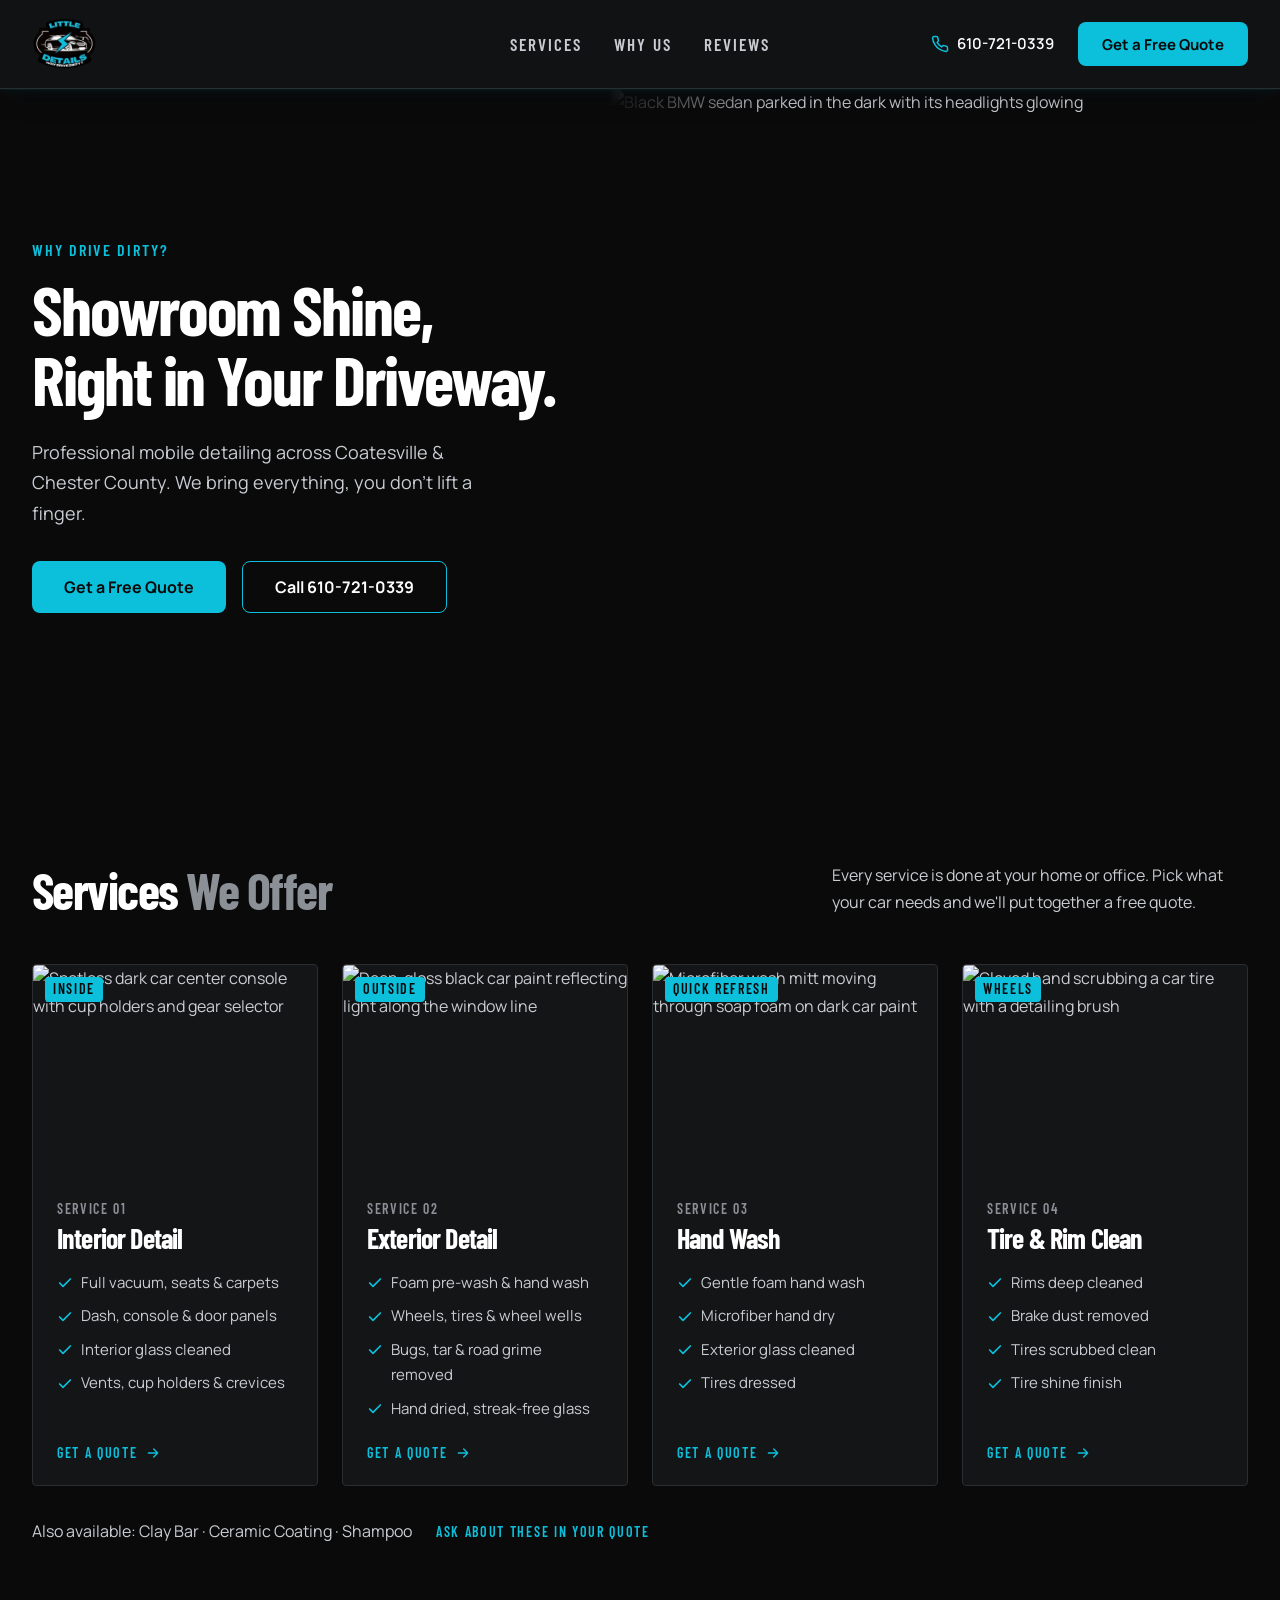
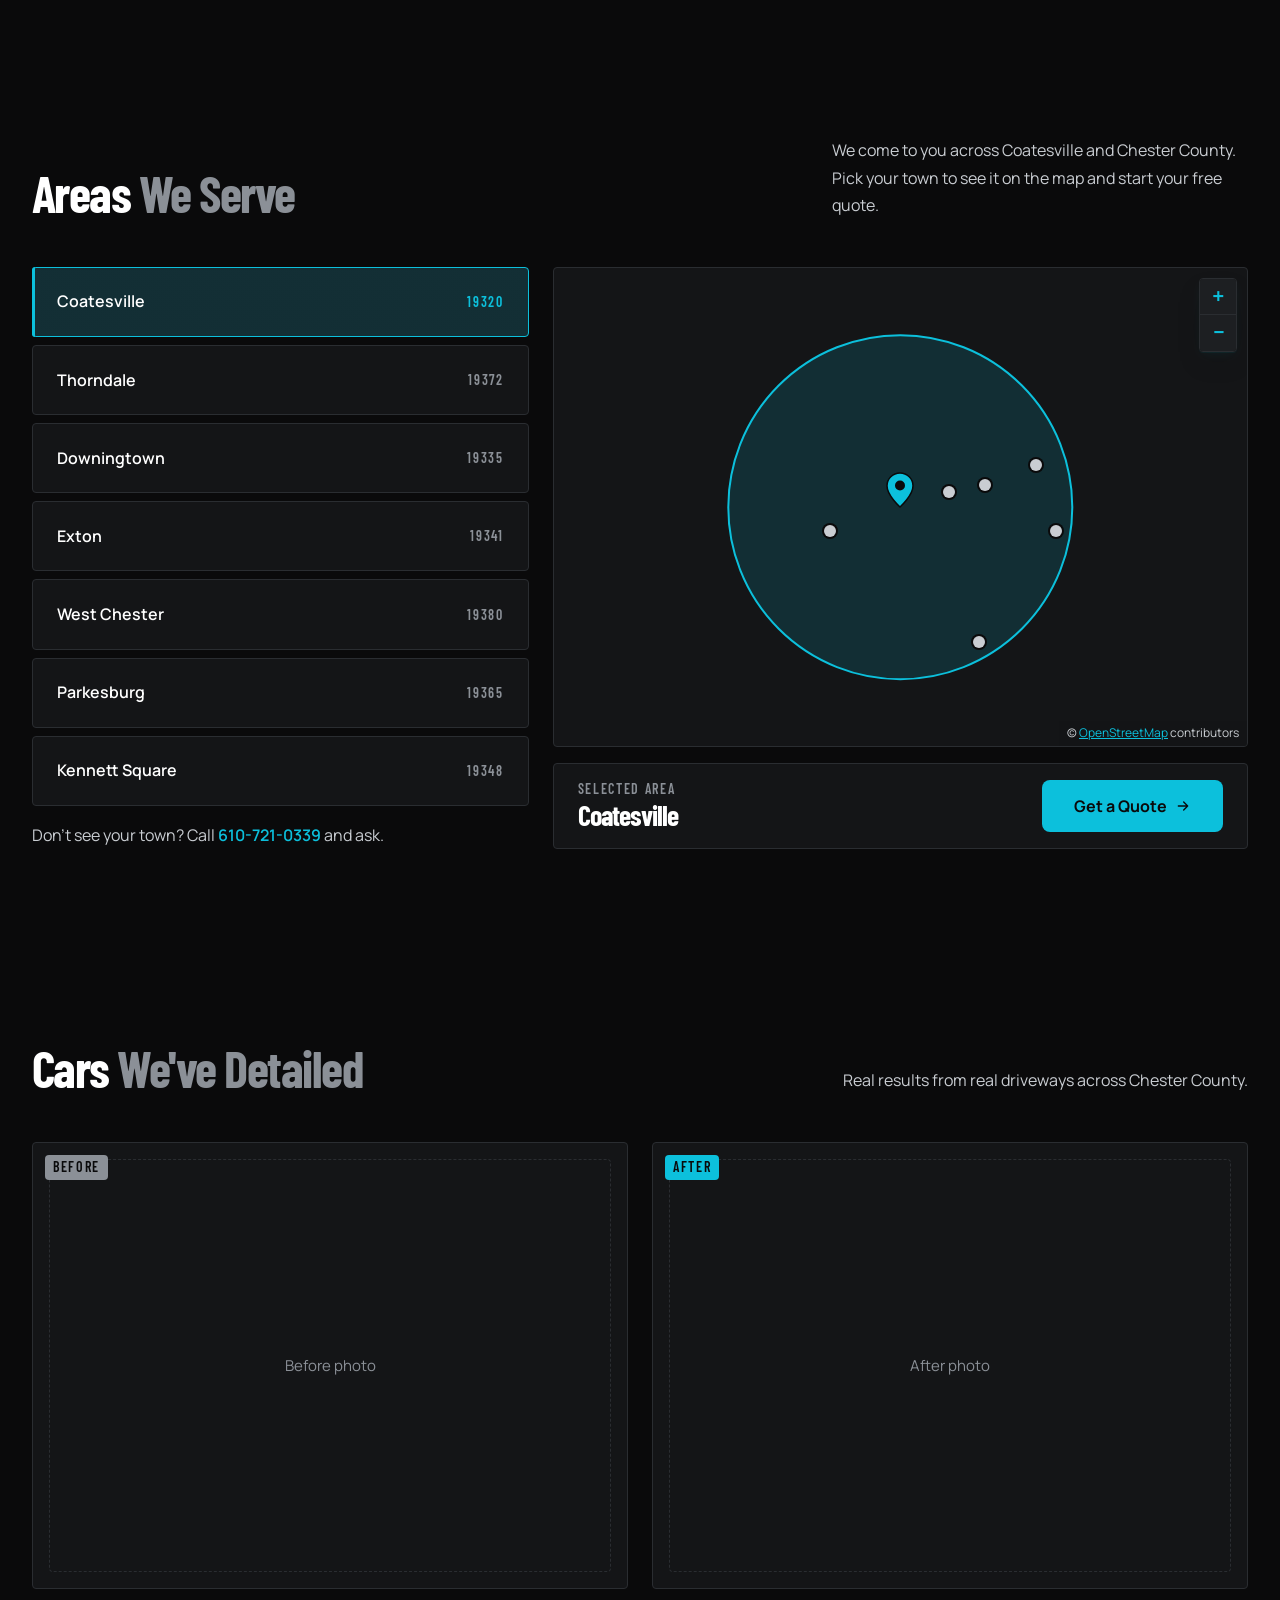
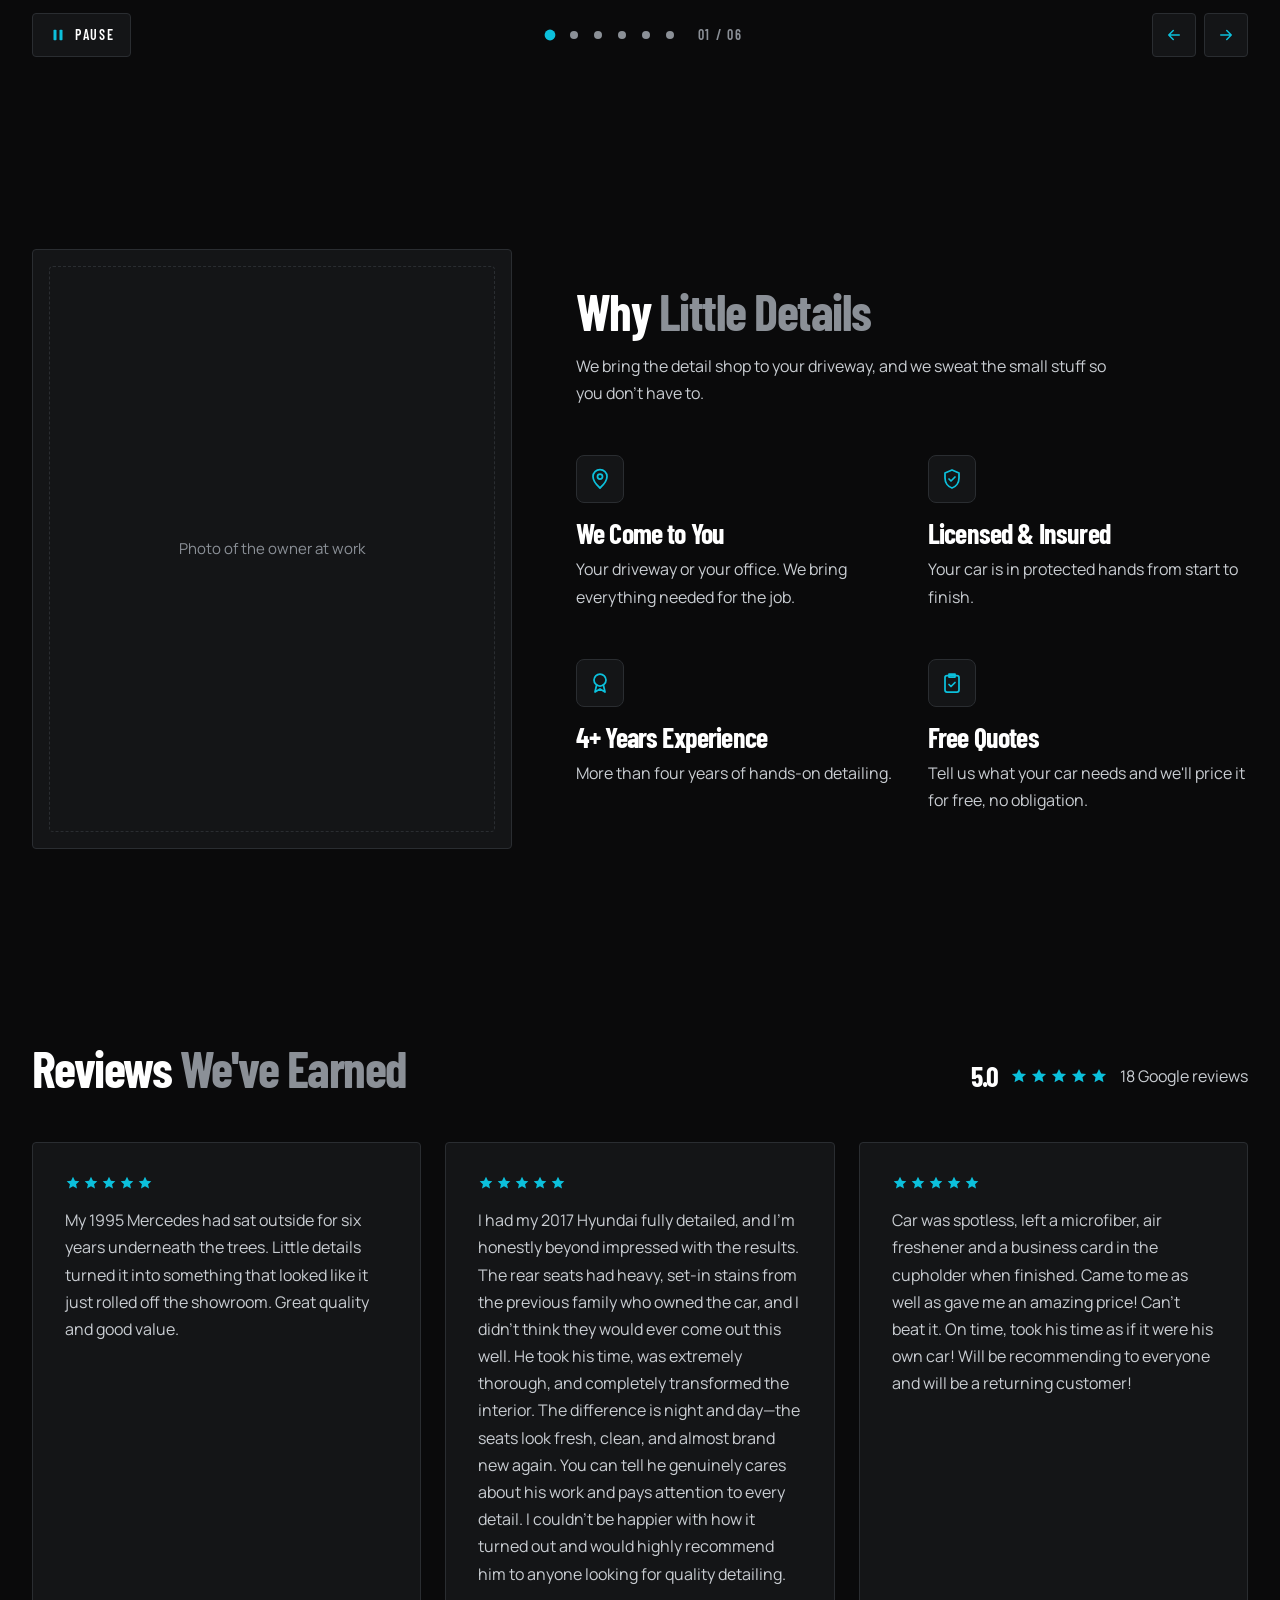
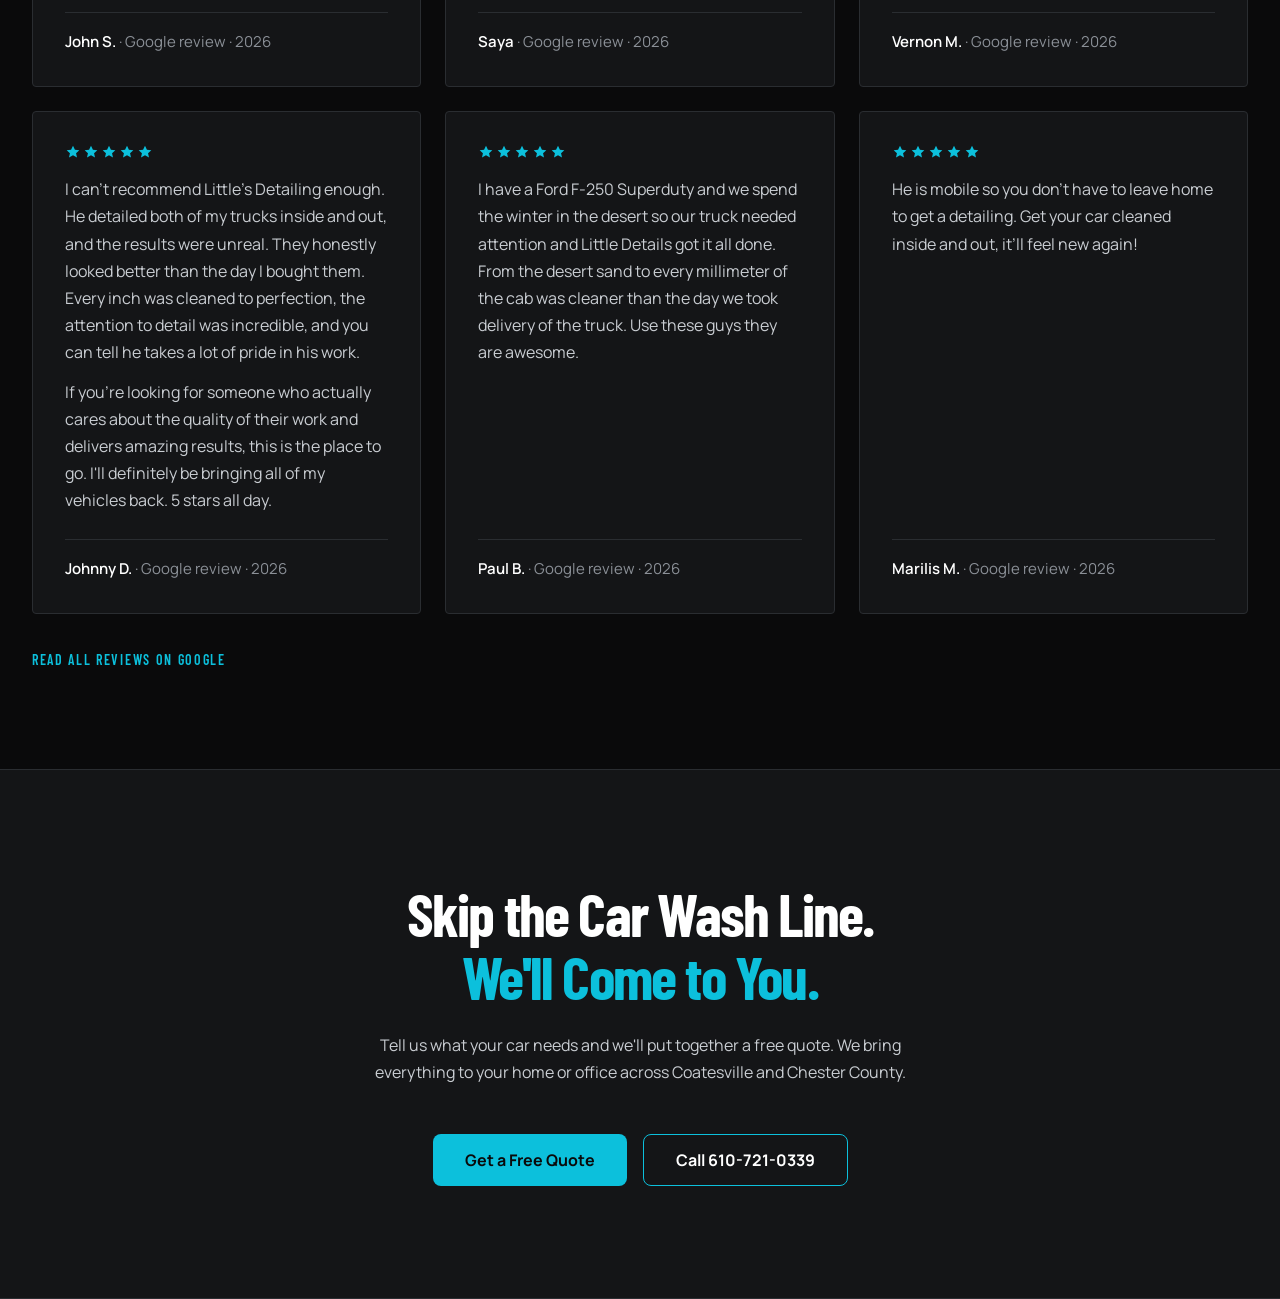
==== commit 83e3092a: "Add closing call-to-action band after Reviews Call to action (index.html, after Reviews, #contact; n" ====
--- a/index.html
+++ b/index.html
@@ -549,6 +549,20 @@
         </p>
       </div>
     </section>
+
+    <section id="contact" class="cta-band" aria-labelledby="cta-title">
+      <div class="cta-band__inner">
+        <h2 id="cta-title" class="cta-band__title">
+          <span class="cta-band__line">Skip the Car Wash Line.</span>
+          <span class="cta-band__line cta-band__line--accent">We'll Come to You.</span>
+        </h2>
+        <p class="cta-band__text">Tell us what your car needs and we'll put together a free quote. We bring everything to your home or office across Coatesville and Chester County.</p>
+        <div class="cta-band__actions">
+          <a class="btn btn--primary btn--lg" href="estimate.html">Get a Free Quote</a>
+          <a class="btn btn--outline btn--lg" href="tel:6107210339">Call 610-721-0339</a>
+        </div>
+      </div>
+    </section>
   </main>
 
   <footer class="site-footer"></footer>
--- a/assets/css/styles.css
+++ b/assets/css/styles.css
@@ -108,6 +108,9 @@
   /* Areas map */
   --map-height: 30rem;
   --color-teal-fill: rgb(12 192 220 / 0.15);
+
+  /* Closing call to action */
+  --fs-cta-title: clamp(2.5rem, 1.5rem + 2.8vw, 4rem);
 }
 
 /* Small-viewport units keep mobile browser toolbars from breaking the hero */
@@ -2221,6 +2224,63 @@
 }
 
 /* ==========================================================================
+   Closing call to action
+   Full-width elevated band, everything centred. Reuses the hero buttons.
+   ========================================================================== */
+
+.cta-band {
+  padding: var(--section-pad-lg);
+  border-top: 1px solid var(--color-border);
+  border-bottom: 1px solid var(--color-border);
+  background: var(--color-surface-elevated);
+}
+
+.cta-band__inner {
+  max-width: var(--container-max);
+  margin-inline: auto;
+  padding-inline: var(--gutter);
+  text-align: center;
+}
+
+.cta-band__title {
+  margin-bottom: var(--space-5);
+  font-size: var(--fs-cta-title);
+}
+
+.cta-band__line {
+  display: block;
+}
+
+.cta-band__line--accent {
+  color: var(--color-teal);
+}
+
+.cta-band__text {
+  max-width: 36rem;
+  margin: 0 auto var(--space-7);
+  color: var(--color-body);
+}
+
+.cta-band__actions {
+  display: flex;
+  flex-wrap: wrap;
+  justify-content: center;
+  gap: var(--space-4);
+}
+
+/* Small mobile — max-width 480px: buttons stack full-width, like the hero */
+@media (max-width: 480px) {
+  .cta-band__actions {
+    flex-direction: column;
+    gap: var(--space-3);
+  }
+
+  .cta-band__actions .btn {
+    width: 100%;
+  }
+}
+
+/* ==========================================================================
    Reduced motion
    ========================================================================== */
 
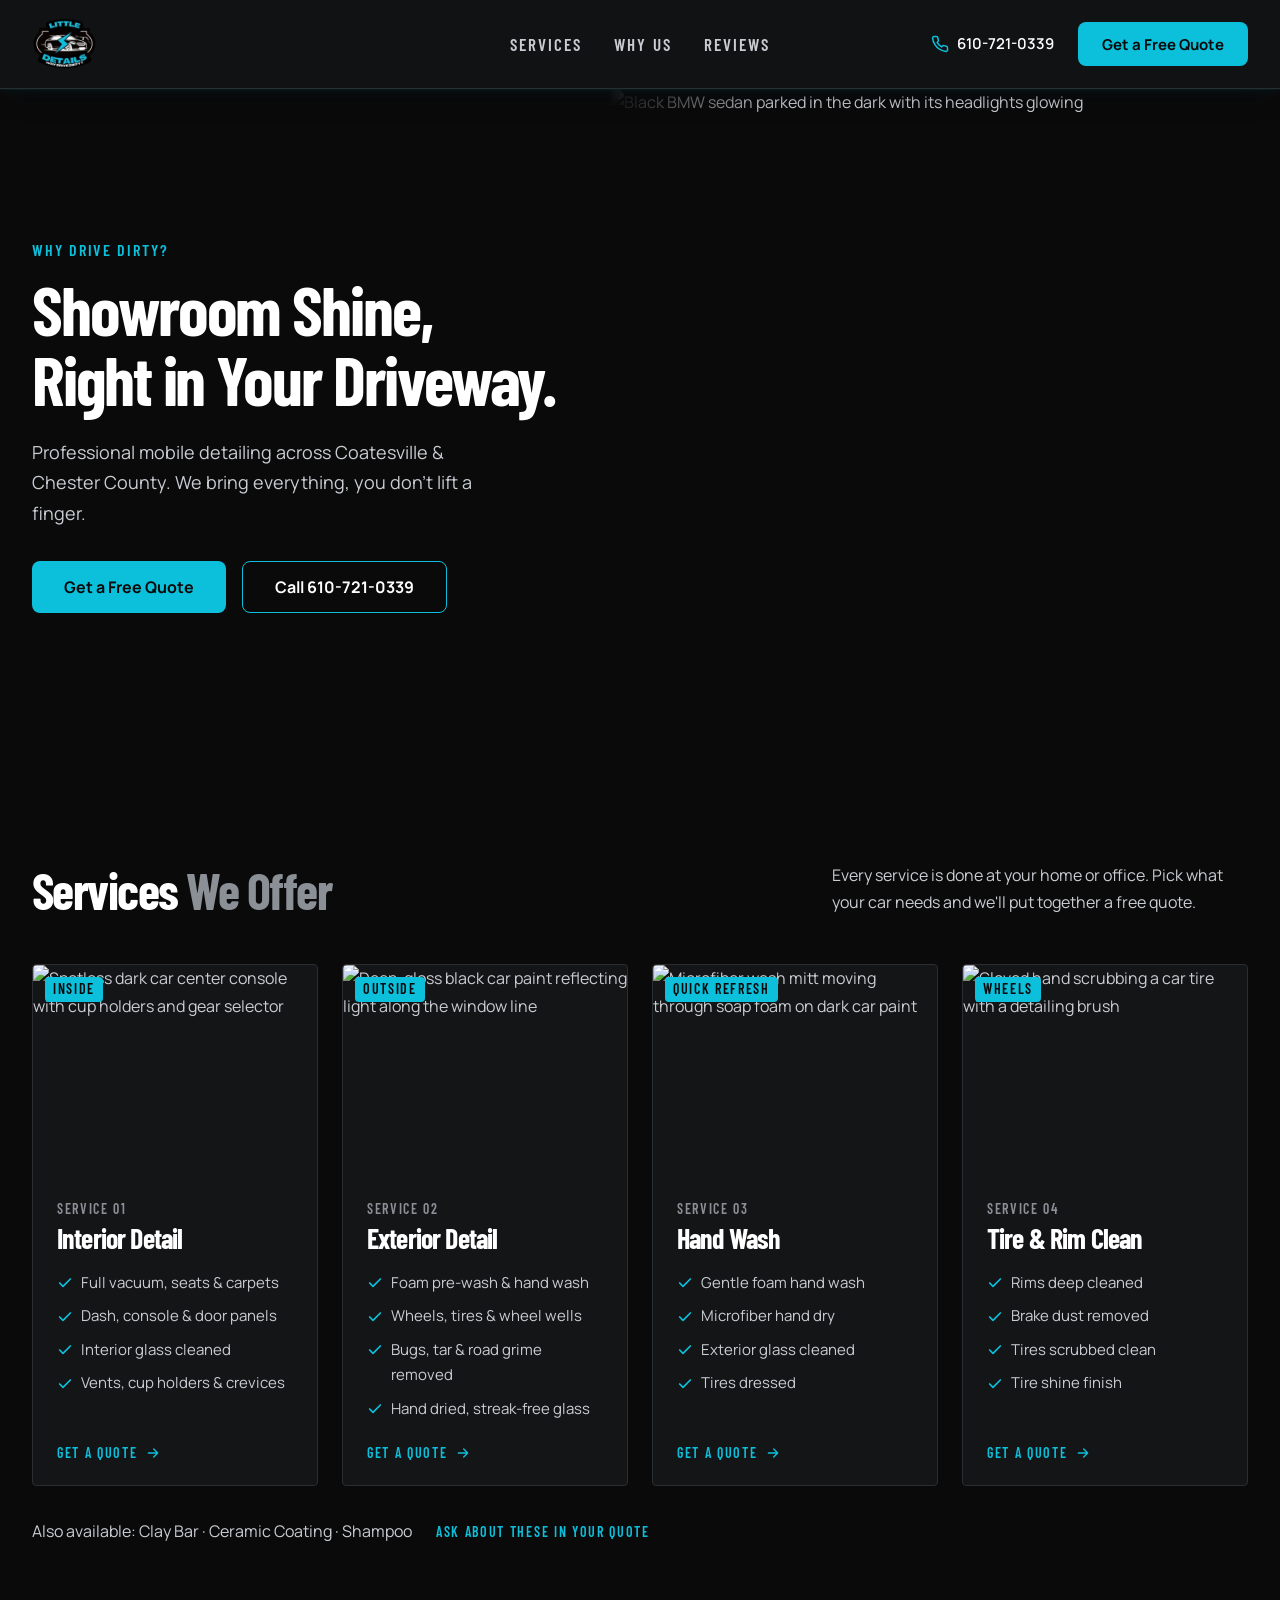
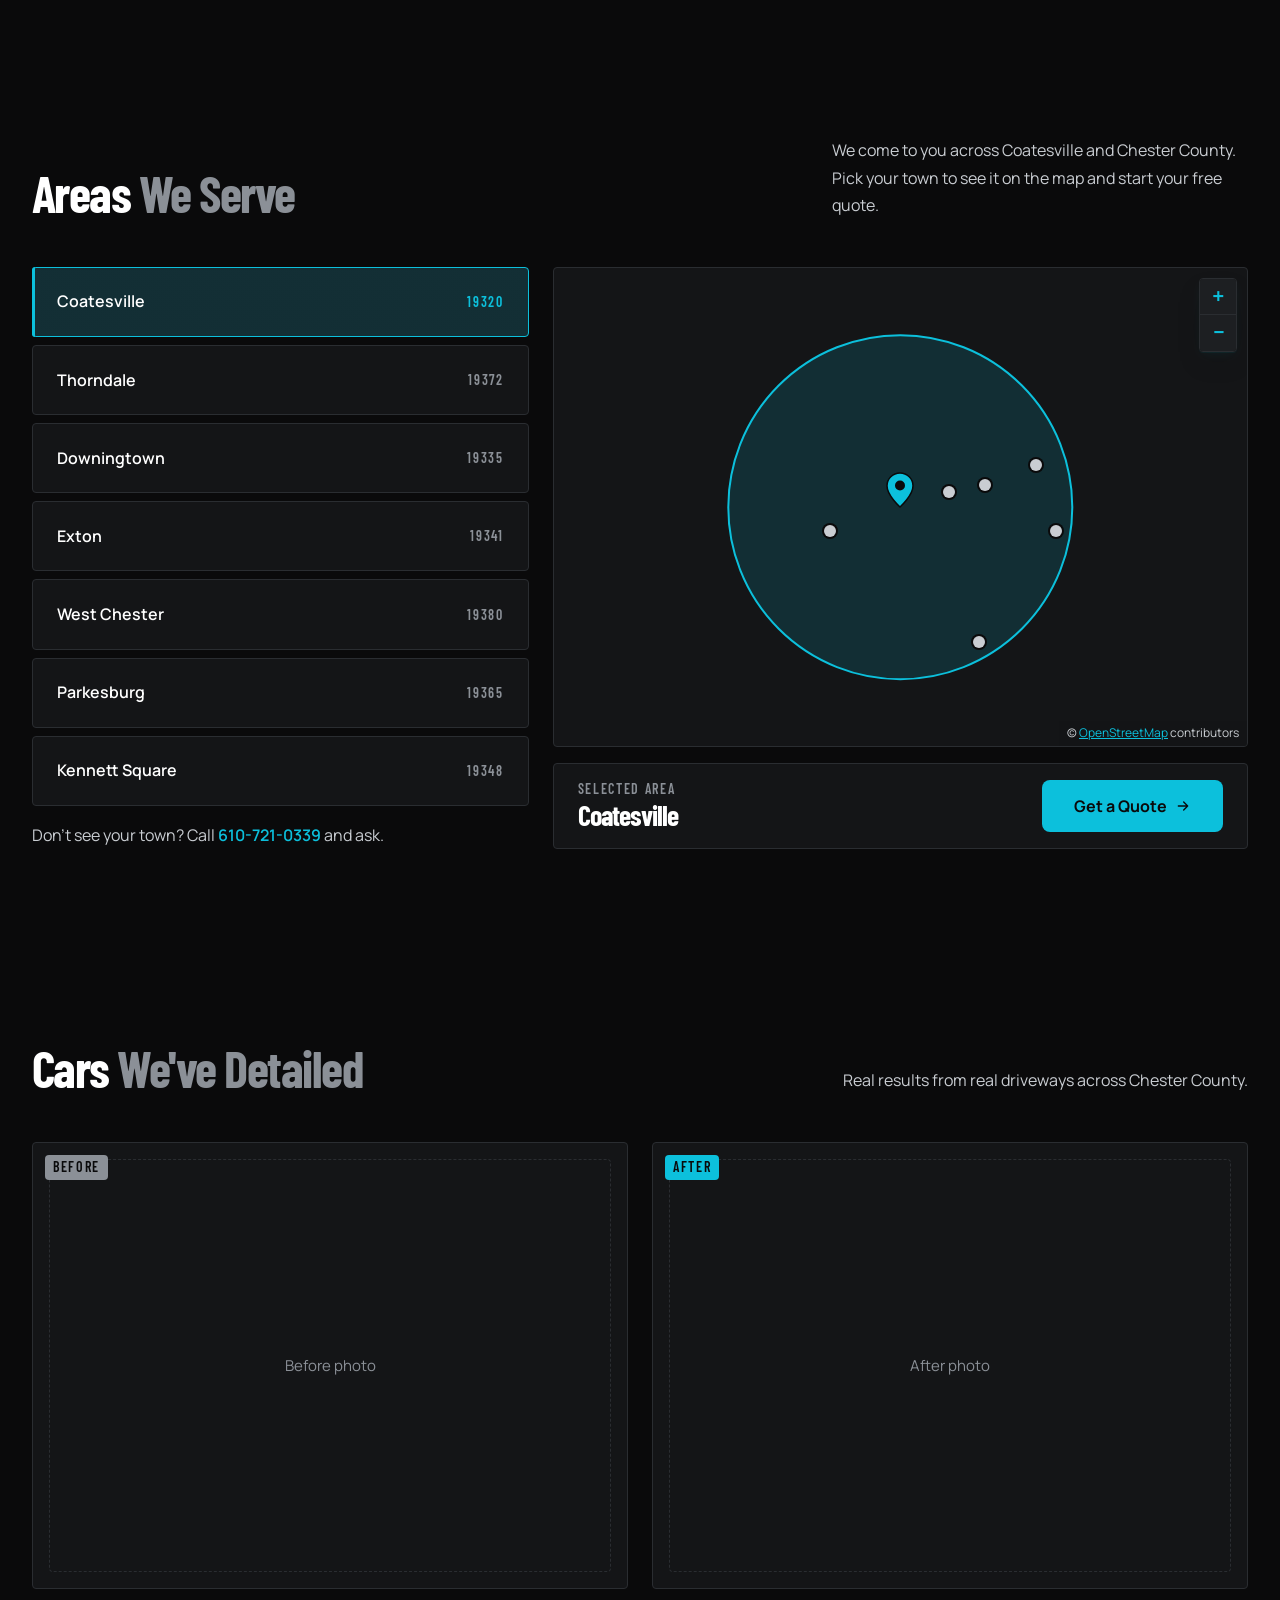
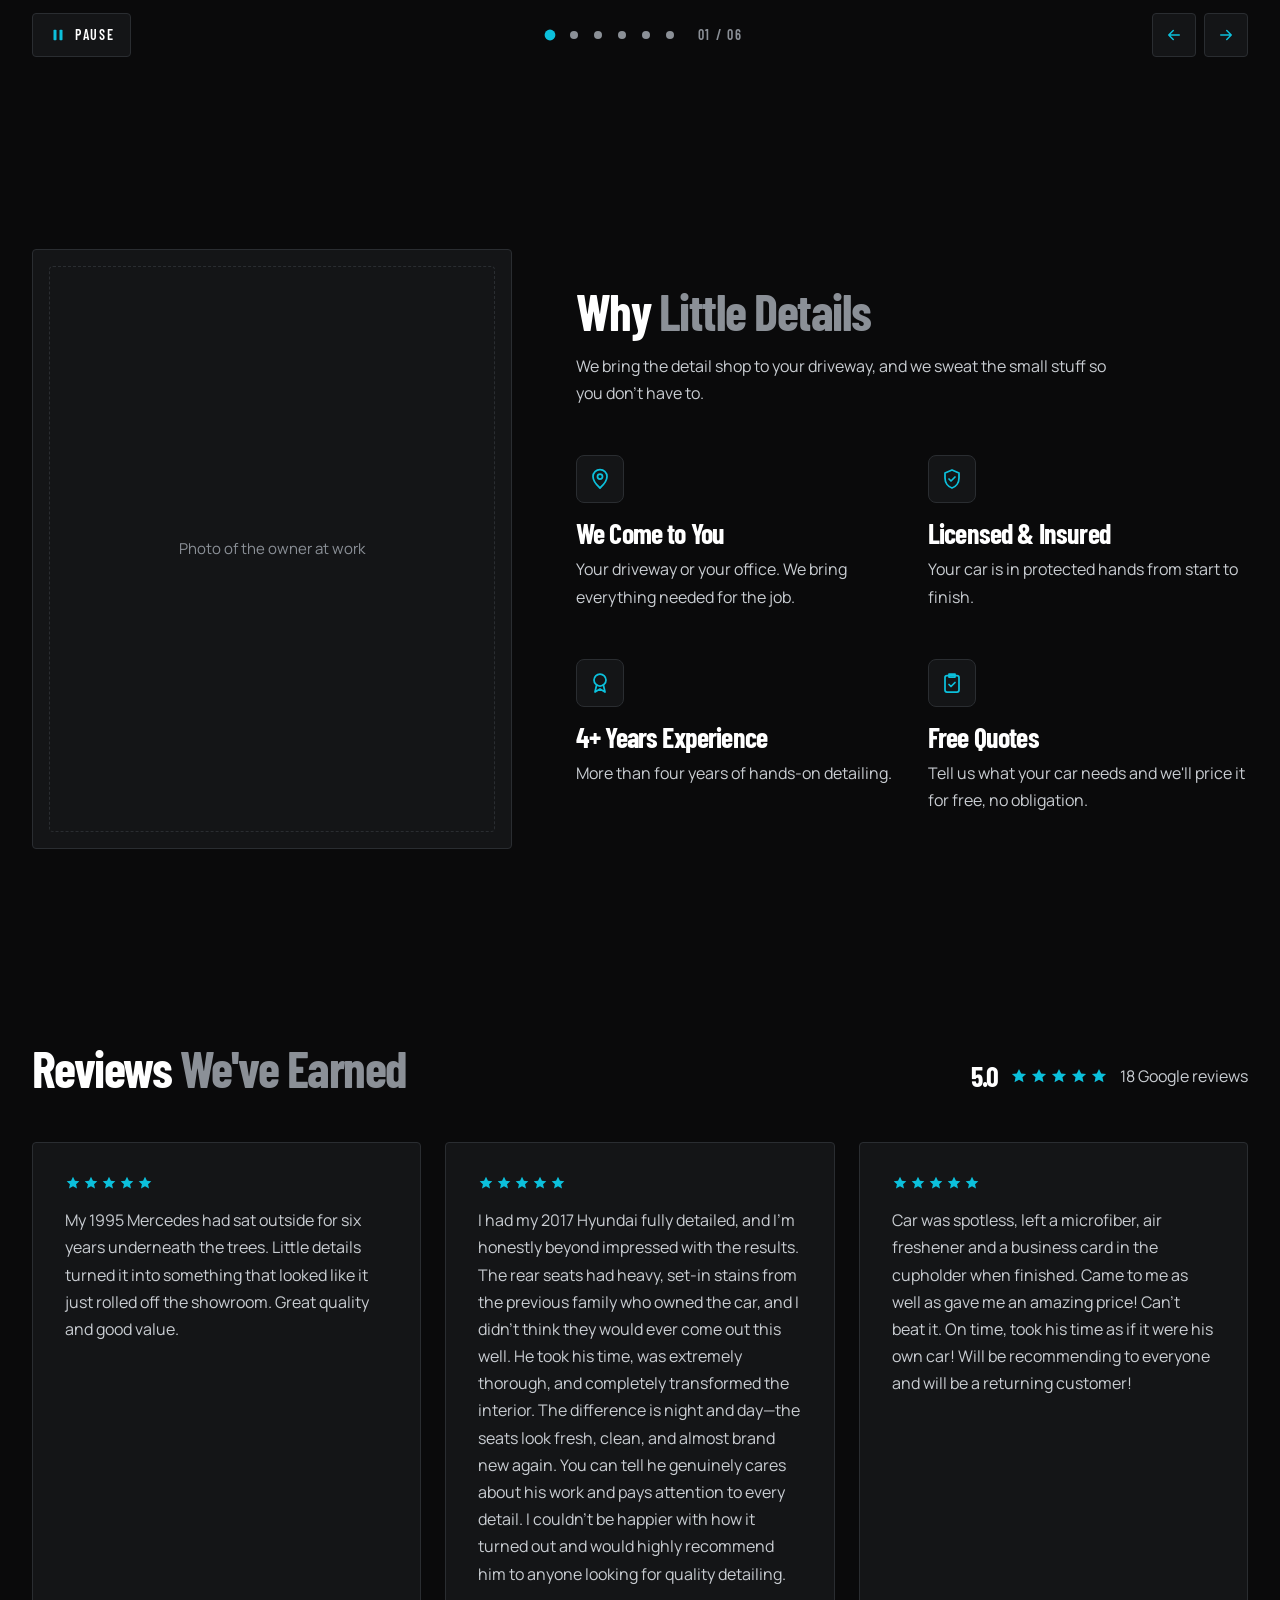
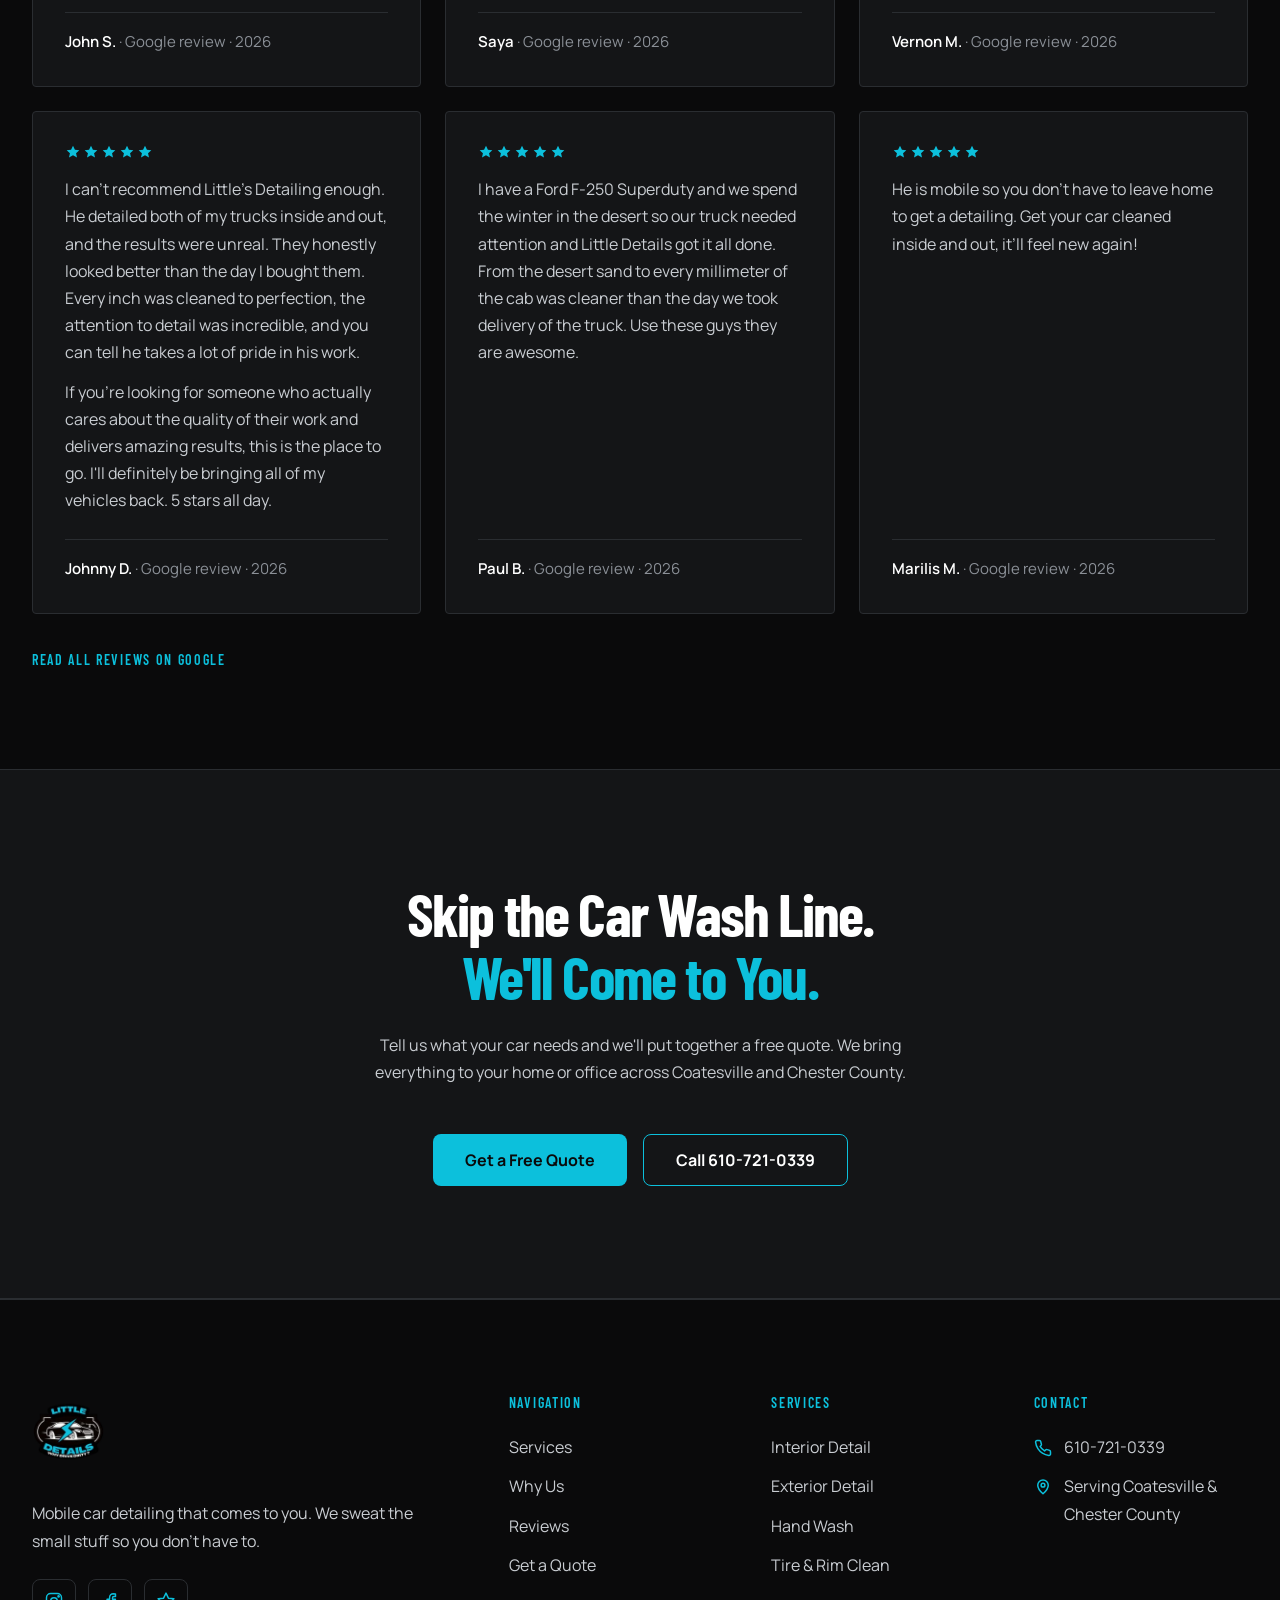
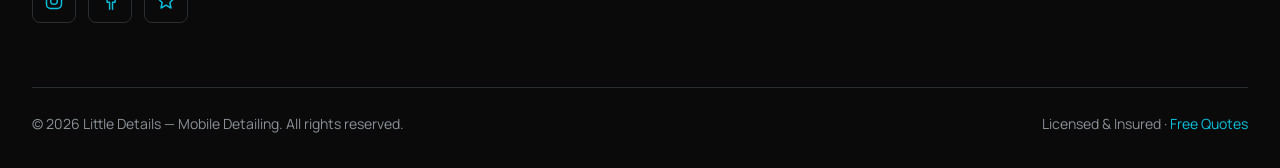
==== commit b1cb39c6: "Add site footer to index.html Footer (index.html, fills the existing empty <footer class="site-foote" ====
--- a/index.html
+++ b/index.html
@@ -565,6 +565,57 @@
     </section>
   </main>
 
-  <footer class="site-footer"></footer>
+  <footer class="site-footer">
+    <div class="site-footer__inner">
+      <div class="site-footer__grid">
+        <div class="site-footer__brand">
+          <!-- TEMPORARY LOGO — replace brand_assets/logo-temp.png with the original high-res file when received. -->
+          <a class="site-footer__logo" href="index.html">
+            <img src="brand_assets/logo-temp.png" alt="Little Details — Mobile Detailing" width="150" height="150" loading="lazy">
+          </a>
+          <p class="site-footer__tagline">Mobile car detailing that comes to you. We sweat the small stuff so you don't have to.</p>
+          <ul class="site-footer__social" role="list" aria-label="Social media">
+            <li><a class="site-footer__social-link" href="https://www.instagram.com/little.detailsllc/" target="_blank" rel="noopener noreferrer" aria-label="Instagram (opens in a new tab)"><svg class="site-footer__icon" viewBox="0 0 24 24" fill="none" stroke="currentColor" stroke-width="1.75" stroke-linecap="round" stroke-linejoin="round" aria-hidden="true" focusable="false"><rect x="3" y="3" width="18" height="18" rx="5"/><circle cx="12" cy="12" r="4"/><circle cx="17.5" cy="6.5" r="0.75" fill="currentColor"/></svg></a></li>
+            <li><a class="site-footer__social-link" href="https://www.facebook.com/p/Little-details-61591788420165/" target="_blank" rel="noopener noreferrer" aria-label="Facebook (opens in a new tab)"><svg class="site-footer__icon" viewBox="0 0 24 24" fill="none" stroke="currentColor" stroke-width="1.75" stroke-linecap="round" stroke-linejoin="round" aria-hidden="true" focusable="false"><path d="M15 22v-8.5h3l.5-3.5H15V8.3c0-1 .3-1.7 1.8-1.7h1.8V3.5A24 24 0 0 0 16 3.3c-2.7 0-4.5 1.6-4.5 4.6V10H8.5v3.5h3V22"/></svg></a></li>
+            <li><a class="site-footer__social-link" href="https://maps.google.com/?cid=7223402502931604242" target="_blank" rel="noopener noreferrer" aria-label="Google reviews (opens in a new tab)"><svg class="site-footer__icon" viewBox="0 0 24 24" fill="none" stroke="currentColor" stroke-width="1.75" stroke-linecap="round" stroke-linejoin="round" aria-hidden="true" focusable="false"><path d="M12 2.5l2.9 6.1 6.6.7-4.9 4.5 1.4 6.6L12 17l-6 3.4 1.4-6.6-4.9-4.5 6.6-.7z"/></svg></a></li>
+          </ul>
+        </div>
+
+        <nav class="site-footer__nav" aria-label="Footer">
+          <div class="site-footer__col">
+            <h2 class="site-footer__heading">Navigation</h2>
+            <ul class="site-footer__links" role="list">
+              <li><a class="site-footer__link" href="#services">Services</a></li>
+              <li><a class="site-footer__link" href="#why-us">Why Us</a></li>
+              <li><a class="site-footer__link" href="#reviews">Reviews</a></li>
+              <li><a class="site-footer__link" href="estimate.html">Get a Quote</a></li>
+            </ul>
+          </div>
+          <div class="site-footer__col">
+            <h2 class="site-footer__heading">Services</h2>
+            <ul class="site-footer__links" role="list">
+              <li><a class="site-footer__link" href="estimate.html?service=interior-detail">Interior Detail</a></li>
+              <li><a class="site-footer__link" href="estimate.html?service=exterior-detail">Exterior Detail</a></li>
+              <li><a class="site-footer__link" href="estimate.html?service=hand-wash">Hand Wash</a></li>
+              <li><a class="site-footer__link" href="estimate.html?service=tire-rim-clean">Tire &amp; Rim Clean</a></li>
+            </ul>
+          </div>
+        </nav>
+
+        <div class="site-footer__col">
+          <h2 class="site-footer__heading">Contact</h2>
+          <address class="site-footer__contact">
+            <a class="site-footer__link site-footer__contact-item" href="tel:6107210339"><svg class="site-footer__contact-icon" viewBox="0 0 24 24" fill="none" stroke="currentColor" stroke-width="2" stroke-linecap="round" stroke-linejoin="round" aria-hidden="true" focusable="false"><path d="M22 16.92v3a2 2 0 0 1-2.18 2 19.79 19.79 0 0 1-8.63-3.07 19.5 19.5 0 0 1-6-6 19.79 19.79 0 0 1-3.07-8.67A2 2 0 0 1 4.11 2h3a2 2 0 0 1 2 1.72 12.84 12.84 0 0 0 .7 2.81 2 2 0 0 1-.45 2.11L8.09 9.91a16 16 0 0 0 6 6l1.27-1.27a2 2 0 0 1 2.11-.45 12.84 12.84 0 0 0 2.81.7A2 2 0 0 1 22 16.92z"/></svg><span>610-721-0339</span></a>
+            <p class="site-footer__contact-item"><svg class="site-footer__contact-icon" viewBox="0 0 24 24" fill="none" stroke="currentColor" stroke-width="2" stroke-linecap="round" stroke-linejoin="round" aria-hidden="true" focusable="false"><path d="M12 21s-7-6.2-7-11.5a7 7 0 0 1 14 0C19 14.8 12 21 12 21z"/><circle cx="12" cy="9.5" r="2.5"/></svg><span>Serving Coatesville &amp; Chester County</span></p>
+          </address>
+        </div>
+      </div>
+
+      <div class="site-footer__bottom">
+        <p class="site-footer__copy">© 2026 Little Details — Mobile Detailing. All rights reserved.</p>
+        <p class="site-footer__badges"><!-- CONFIRM WITH THE OWNER BEFORE LAUNCH -->Licensed &amp; Insured <span aria-hidden="true">·</span> <a class="site-footer__quote-link" href="estimate.html">Free Quotes</a></p>
+      </div>
+    </div>
+  </footer>
 </body>
 </html>
--- a/assets/css/styles.css
+++ b/assets/css/styles.css
@@ -2281,6 +2281,222 @@
 }
 
 /* ==========================================================================
+   Site footer
+   Brand (2fr) + Navigation + Services (inside the Footer nav, a subgrid
+   spanning two columns) + Contact. Reusable on every page.
+   ========================================================================== */
+
+.site-footer {
+  padding: var(--space-9) 0 var(--space-6);
+  border-top: 1px solid var(--color-border);
+  background: var(--color-bg);
+}
+
+.site-footer__inner {
+  max-width: var(--container-max);
+  margin-inline: auto;
+  padding-inline: var(--gutter);
+}
+
+.site-footer__grid {
+  display: grid;
+  grid-template-columns: minmax(0, 2fr) repeat(3, minmax(0, 1fr));
+  gap: var(--space-7);
+}
+
+/* The Footer nav spans two grid columns and shares the parent's tracks */
+.site-footer__nav {
+  display: grid;
+  grid-column: span 2;
+  grid-template-columns: subgrid;
+}
+
+/* Brand column */
+.site-footer__logo {
+  display: inline-block;
+  border-radius: var(--radius-md);
+  transition:
+    transform var(--dur-fast) var(--ease-out),
+    opacity var(--dur-base) var(--ease-out);
+}
+
+.site-footer__logo img {
+  width: 72px;
+  height: 72px;
+  object-fit: cover;
+  object-position: center;
+}
+
+.site-footer__logo:hover,
+.site-footer__logo:focus-visible {
+  opacity: 0.85;
+}
+
+.site-footer__logo:active {
+  transform: scale(0.97);
+}
+
+.site-footer__tagline {
+  max-width: 26rem;
+  margin: var(--space-5) 0 var(--space-5);
+  color: var(--color-body);
+}
+
+.site-footer__social {
+  display: flex;
+  gap: var(--space-3);
+}
+
+/* 44px outline tiles: lighter surface fades in on hover, slight press */
+.site-footer__social-link {
+  position: relative;
+  isolation: isolate;
+  display: flex;
+  align-items: center;
+  justify-content: center;
+  width: var(--tap-size);
+  height: var(--tap-size);
+  border: 1px solid var(--color-border);
+  border-radius: var(--radius-md);
+  color: var(--color-teal);
+  transition: transform var(--dur-fast) var(--ease-out);
+}
+
+.site-footer__social-link::before {
+  content: '';
+  position: absolute;
+  inset: 0;
+  z-index: -1;
+  border-radius: inherit;
+  background: var(--color-surface-floating);
+  opacity: 0;
+  transition: opacity var(--dur-base) var(--ease-out);
+}
+
+.site-footer__social-link:hover::before,
+.site-footer__social-link:focus-visible::before {
+  opacity: 1;
+}
+
+.site-footer__social-link:active {
+  transform: scale(0.94);
+}
+
+.site-footer__icon {
+  width: 20px;
+  height: 20px;
+}
+
+/* Link columns */
+.site-footer__heading {
+  margin-bottom: var(--space-5);
+  color: var(--color-teal);
+  font-family: var(--font-display);
+  font-size: var(--fs-label);
+  font-weight: 600;
+  letter-spacing: var(--tracking-nav);
+  line-height: 1;
+  text-transform: uppercase;
+}
+
+.site-footer__links {
+  display: grid;
+  gap: var(--space-3);
+}
+
+/* Links: colour change only (not animated) */
+.site-footer__link {
+  color: var(--color-body);
+}
+
+.site-footer__link:hover,
+.site-footer__link:focus-visible {
+  color: var(--color-teal);
+}
+
+.site-footer__link:active {
+  color: var(--color-teal-active);
+}
+
+/* Contact */
+.site-footer__contact {
+  display: grid;
+  gap: var(--space-3);
+  font-style: normal;
+}
+
+.site-footer__contact-item {
+  display: flex;
+  align-items: flex-start;
+  gap: var(--space-3);
+  margin: 0;
+  color: var(--color-body);
+}
+
+.site-footer__contact-icon {
+  flex-shrink: 0;
+  width: 18px;
+  height: 18px;
+  margin-top: 0.3em;
+  color: var(--color-teal);
+}
+
+/* Bottom bar */
+.site-footer__bottom {
+  display: flex;
+  flex-wrap: wrap;
+  align-items: center;
+  justify-content: space-between;
+  gap: var(--space-2) var(--space-6);
+  margin-top: var(--space-8);
+  padding-top: var(--space-5);
+  border-top: 1px solid var(--color-border);
+  color: var(--color-muted);
+  font-size: var(--fs-label);
+}
+
+.site-footer__copy,
+.site-footer__badges {
+  margin: 0;
+}
+
+.site-footer__quote-link {
+  color: var(--color-teal);
+}
+
+.site-footer__quote-link:hover,
+.site-footer__quote-link:focus-visible {
+  color: var(--color-heading);
+}
+
+.site-footer__quote-link:active {
+  color: var(--color-teal-active);
+}
+
+/* Tablet — max-width 1024px: brand full-width above three link columns */
+@media (max-width: 1024px) {
+  .site-footer__grid {
+    grid-template-columns: repeat(3, minmax(0, 1fr));
+  }
+
+  .site-footer__brand {
+    grid-column: 1 / -1;
+  }
+}
+
+/* Mobile — max-width 768px: simple stack (phone layout provisional) */
+@media (max-width: 768px) {
+  .site-footer__grid {
+    grid-template-columns: minmax(0, 1fr);
+  }
+
+  .site-footer__nav {
+    grid-column: auto;
+    row-gap: var(--space-7);
+  }
+}
+
+/* ==========================================================================
    Reduced motion
    ========================================================================== */
 
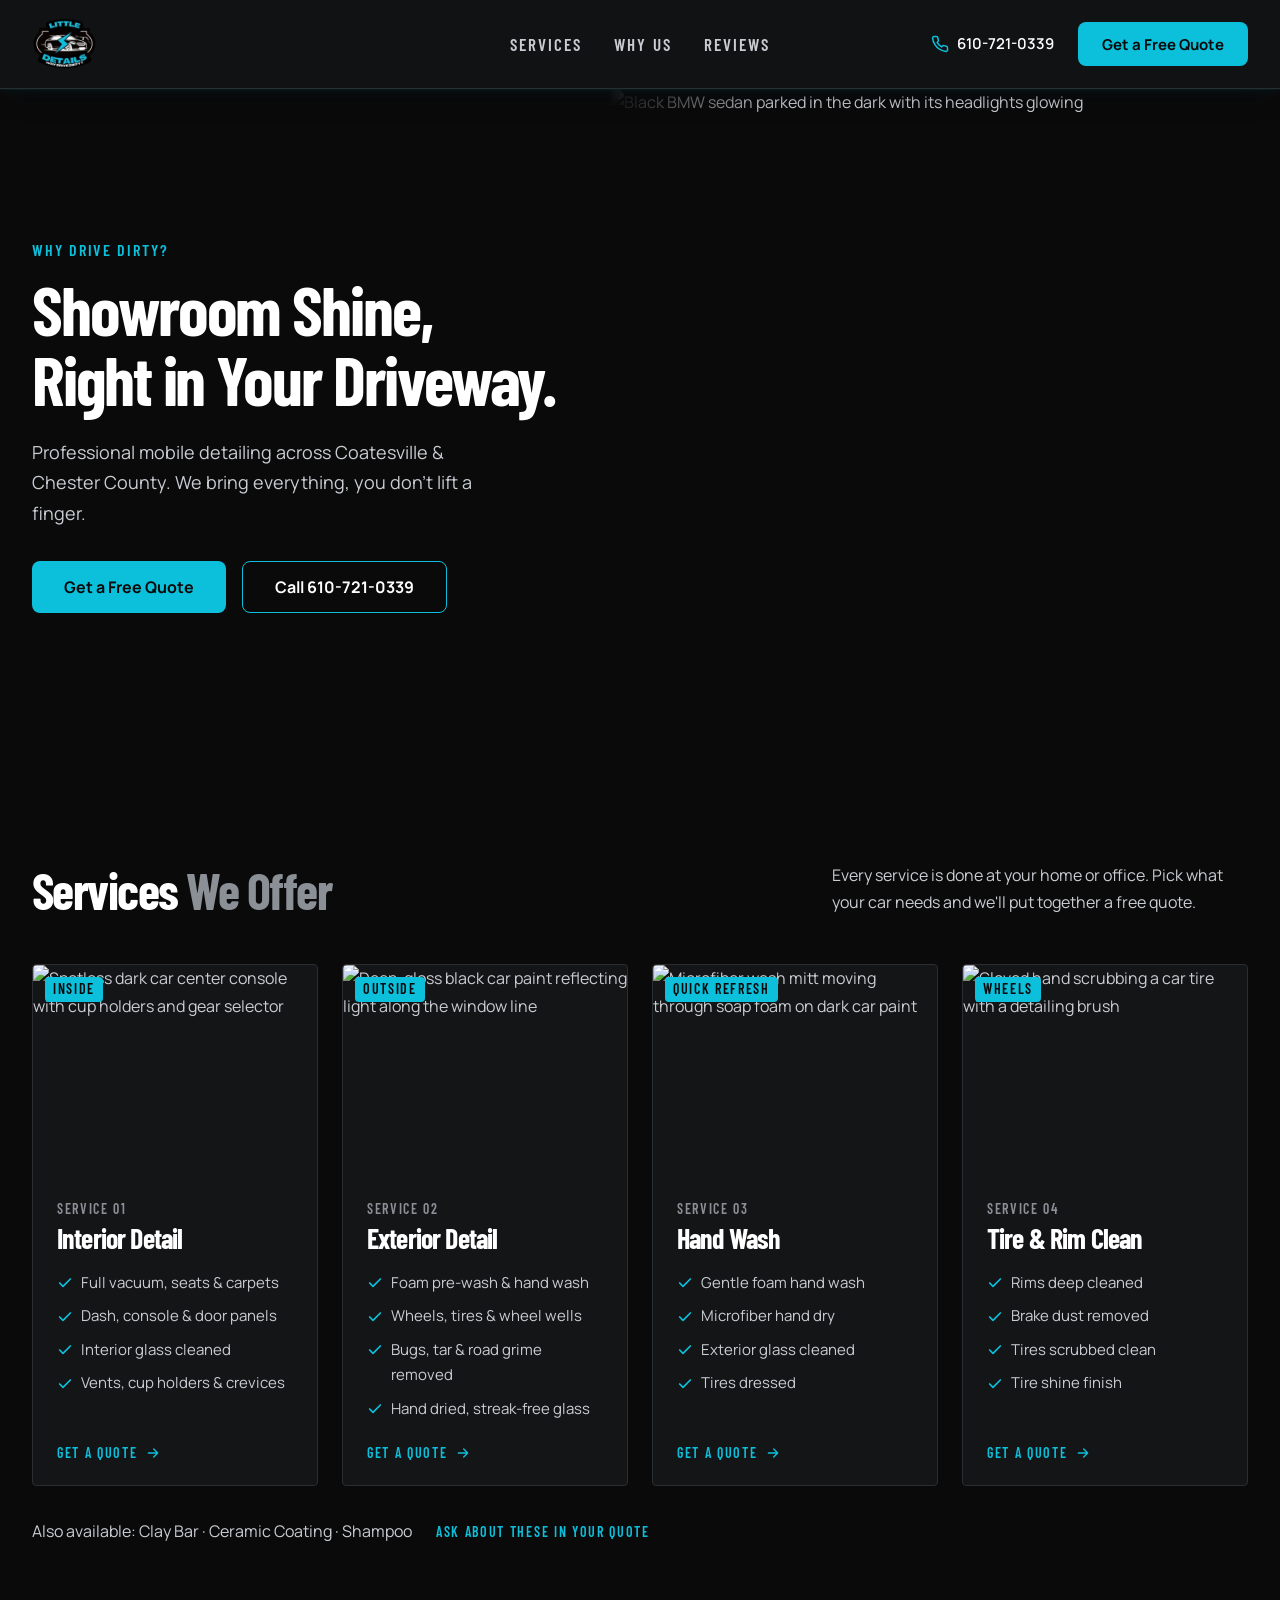
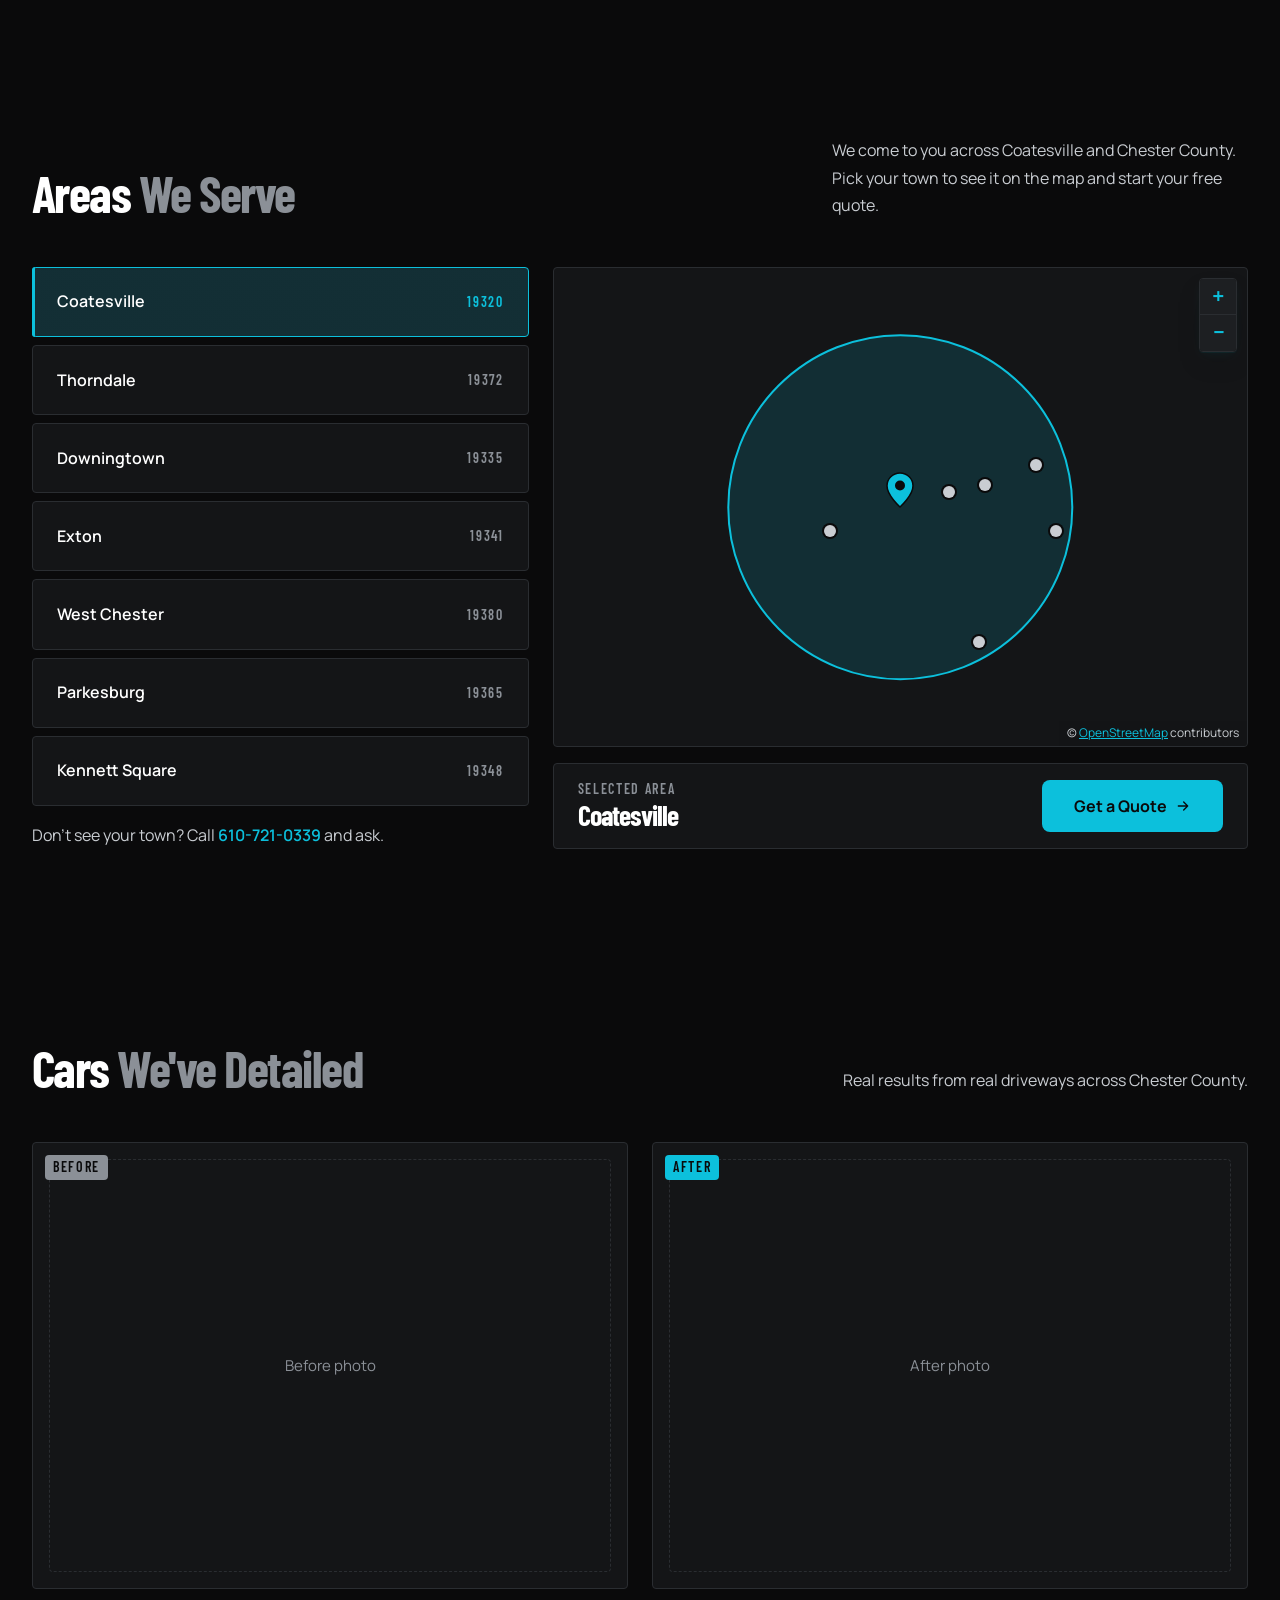
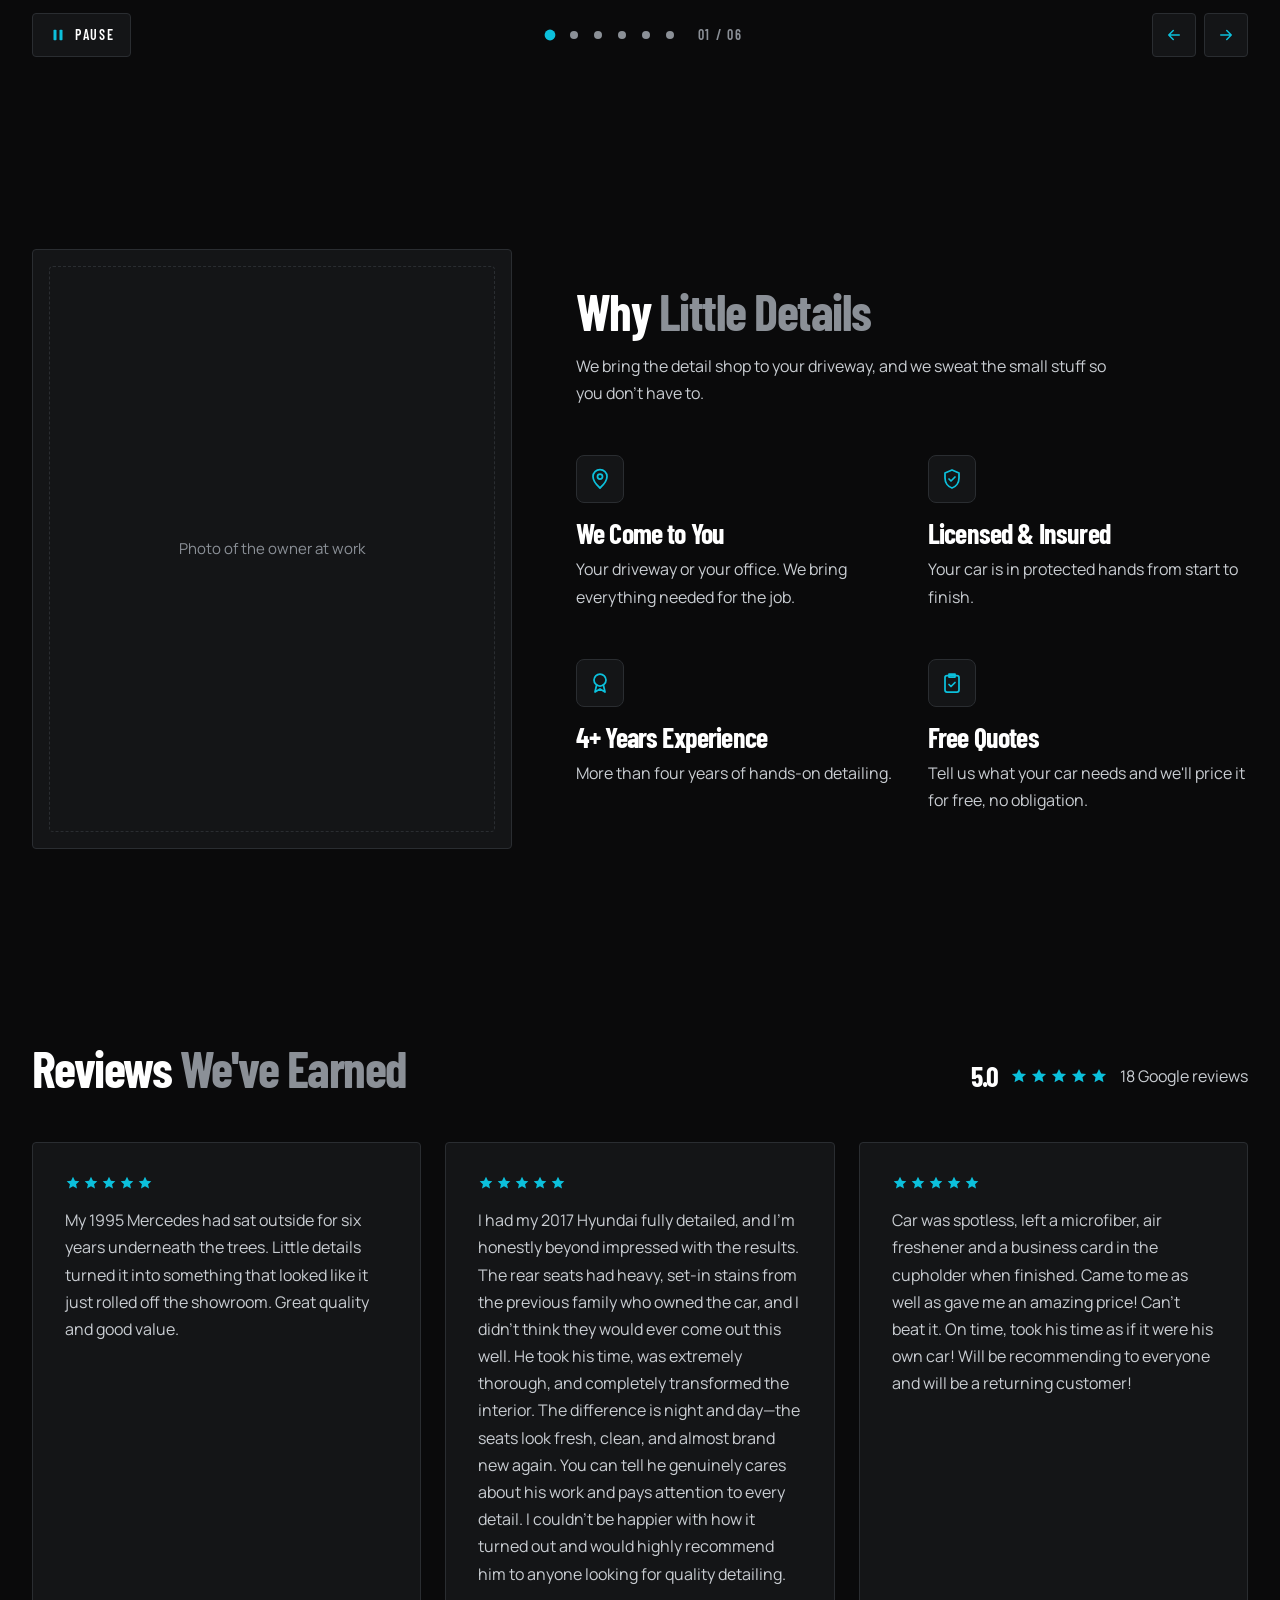
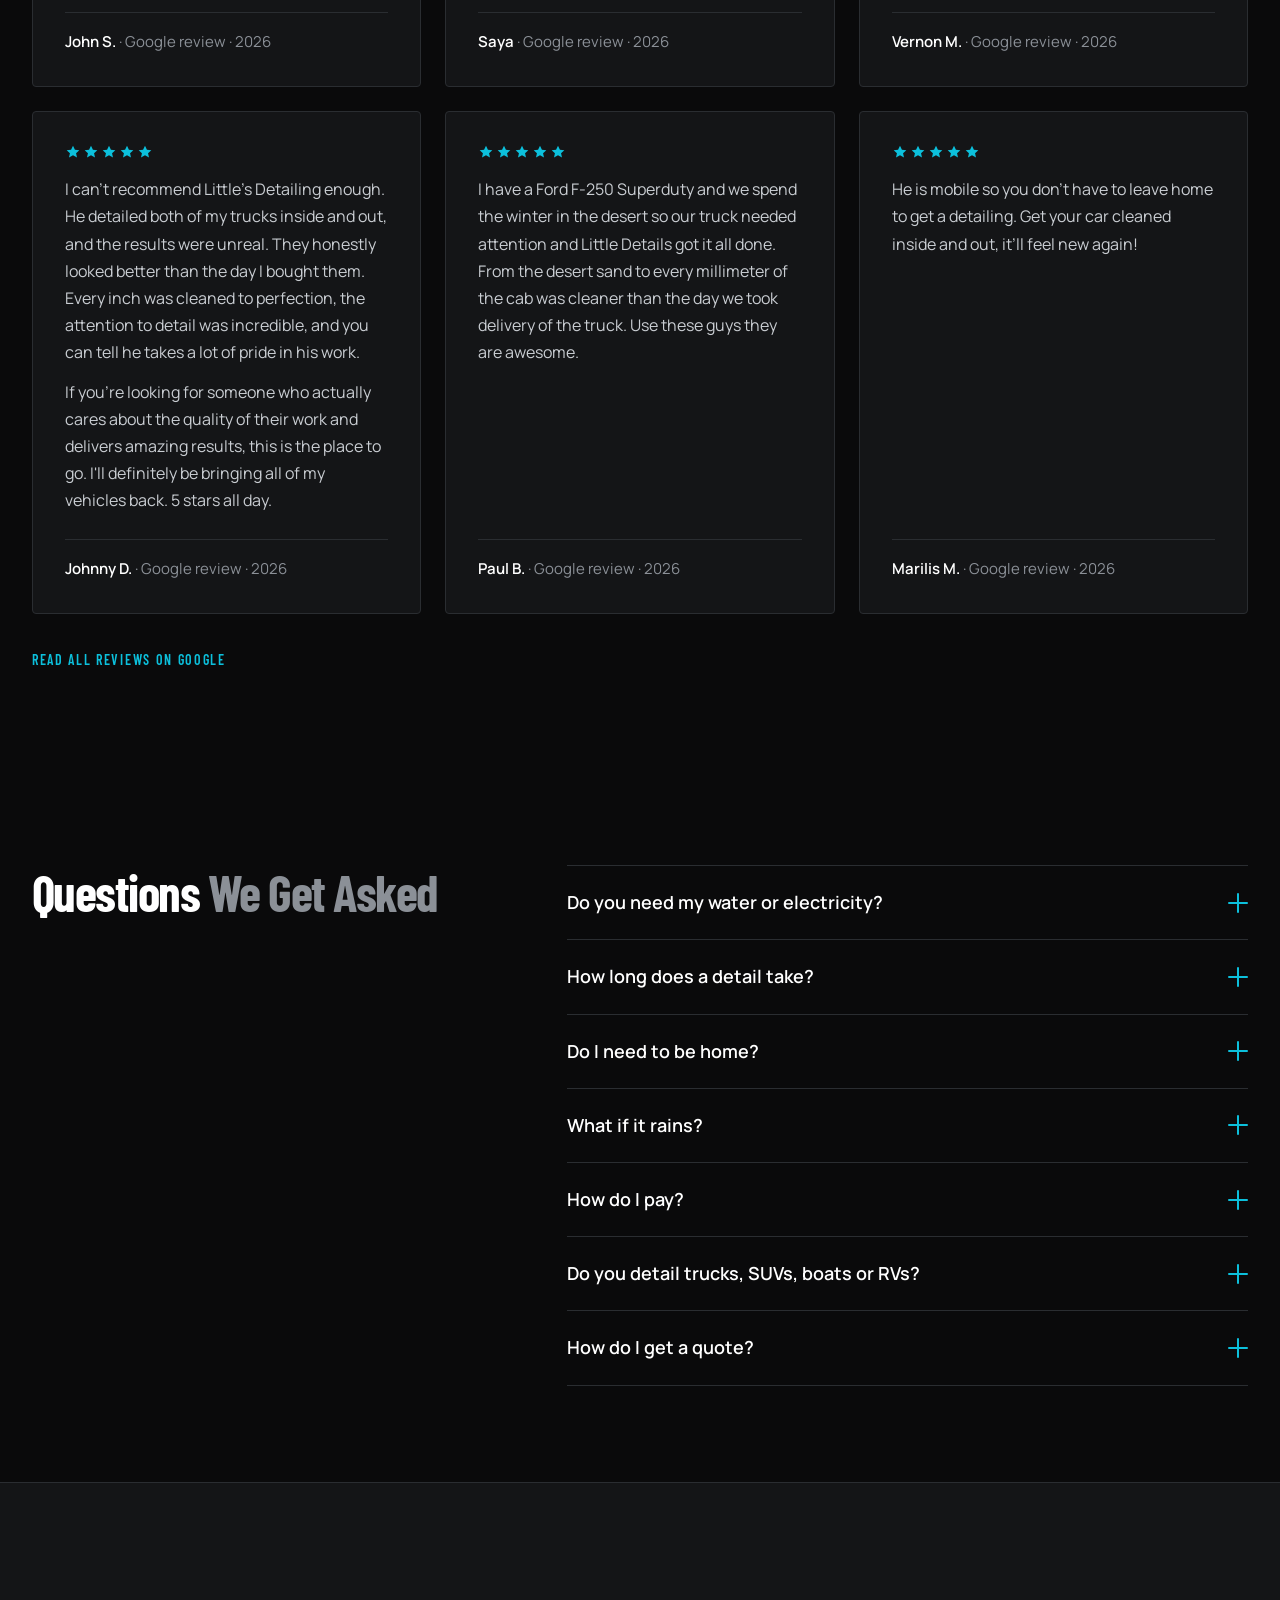
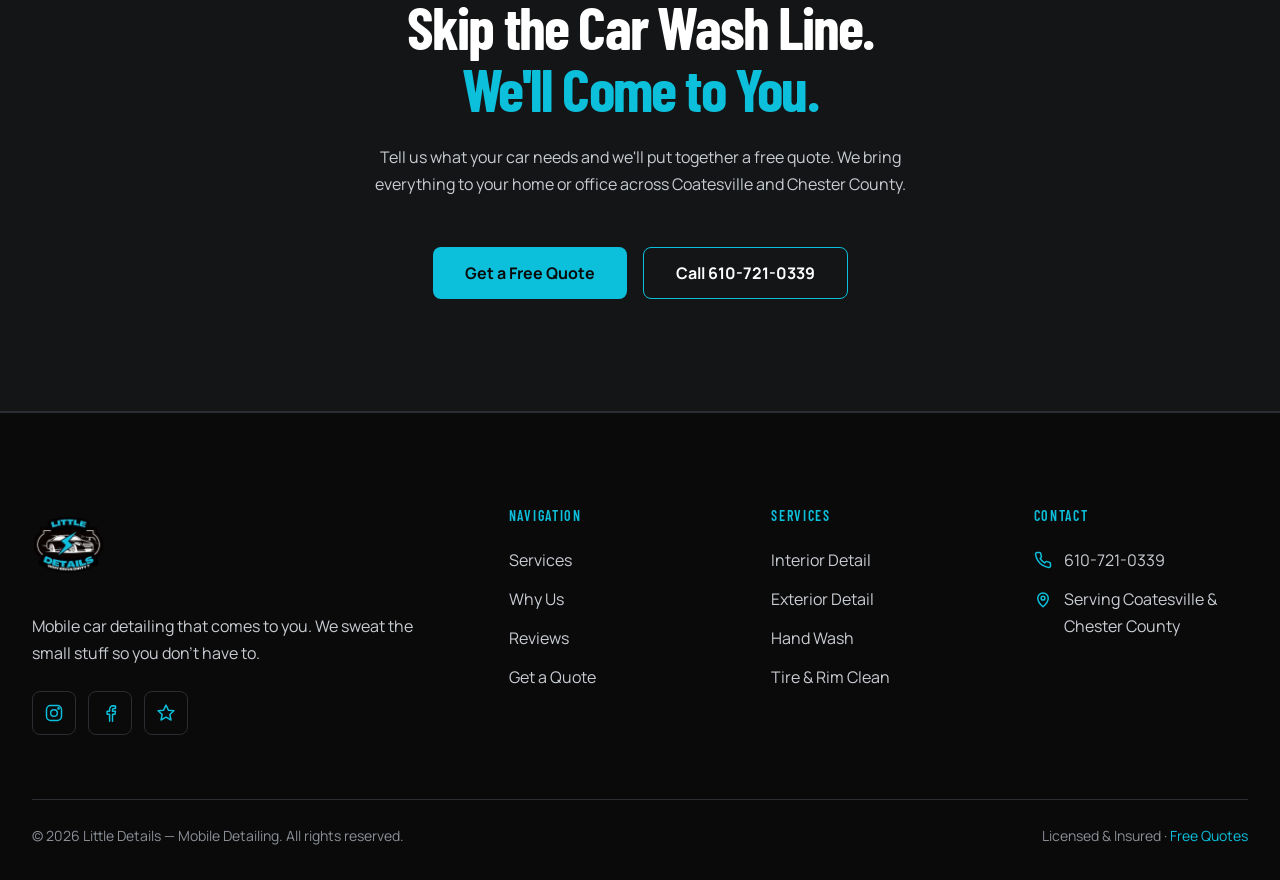
==== commit 8ff883c8: "Add FAQ section between Reviews and the closing call to action FAQ (index.html, #faq; no nav link) -" ====
--- a/index.html
+++ b/index.html
@@ -550,6 +550,84 @@
       </div>
     </section>
 
+    <section id="faq" class="faq" aria-labelledby="faq-title">
+      <div class="faq__inner">
+        <h2 id="faq-title" class="faq__title">Questions <span class="faq__title-muted">We Get Asked</span></h2>
+        <!-- DRAFT ANSWERS: answers 1–6 are placeholders to confirm with the owner. Replace the text and remove each "Draft — confirm with owner" tag once confirmed. This section must not launch with any draft tags. -->
+        <div class="faq__list">
+          <details class="faq-item">
+            <summary class="faq-item__q">
+              <span class="faq-item__q-text">Do you need my water or electricity?</span>
+              <span class="faq-item__icon" aria-hidden="true"></span>
+            </summary>
+            <div class="faq-item__a">
+              <p class="faq-item__text">No. We bring our own water and power; all we need is room to park next to your car.</p>
+              <p class="faq-item__draft">Draft — confirm with owner</p>
+            </div>
+          </details>
+          <details class="faq-item">
+            <summary class="faq-item__q">
+              <span class="faq-item__q-text">How long does a detail take?</span>
+              <span class="faq-item__icon" aria-hidden="true"></span>
+            </summary>
+            <div class="faq-item__a">
+              <p class="faq-item__text">Most details take 2–4 hours, depending on the service and your car's size and condition.</p>
+              <p class="faq-item__draft">Draft — confirm with owner</p>
+            </div>
+          </details>
+          <details class="faq-item">
+            <summary class="faq-item__q">
+              <span class="faq-item__q-text">Do I need to be home?</span>
+              <span class="faq-item__icon" aria-hidden="true"></span>
+            </summary>
+            <div class="faq-item__a">
+              <p class="faq-item__text">No. As long as we can get to the car and have the keys, you can go about your day.</p>
+              <p class="faq-item__draft">Draft — confirm with owner</p>
+            </div>
+          </details>
+          <details class="faq-item">
+            <summary class="faq-item__q">
+              <span class="faq-item__q-text">What if it rains?</span>
+              <span class="faq-item__icon" aria-hidden="true"></span>
+            </summary>
+            <div class="faq-item__a">
+              <p class="faq-item__text">We watch the forecast and will reschedule at no charge if the weather gets in the way.</p>
+              <p class="faq-item__draft">Draft — confirm with owner</p>
+            </div>
+          </details>
+          <details class="faq-item">
+            <summary class="faq-item__q">
+              <span class="faq-item__q-text">How do I pay?</span>
+              <span class="faq-item__icon" aria-hidden="true"></span>
+            </summary>
+            <div class="faq-item__a">
+              <p class="faq-item__text">Cash, card, Venmo or Zelle, paid when the job is done.</p>
+              <p class="faq-item__draft">Draft — confirm with owner</p>
+            </div>
+          </details>
+          <details class="faq-item">
+            <summary class="faq-item__q">
+              <span class="faq-item__q-text">Do you detail trucks, SUVs, boats or RVs?</span>
+              <span class="faq-item__icon" aria-hidden="true"></span>
+            </summary>
+            <div class="faq-item__a">
+              <p class="faq-item__text">Cars, trucks and SUVs, yes. For boats and RVs, give us a call and we'll let you know what we can do.</p>
+              <p class="faq-item__draft">Draft — confirm with owner</p>
+            </div>
+          </details>
+          <details class="faq-item">
+            <summary class="faq-item__q">
+              <span class="faq-item__q-text">How do I get a quote?</span>
+              <span class="faq-item__icon" aria-hidden="true"></span>
+            </summary>
+            <div class="faq-item__a">
+              <p class="faq-item__text">Fill out our <a class="faq-item__link" href="estimate.html">quote form</a> or call <a class="faq-item__link" href="tel:6107210339">610-721-0339</a>, and tell us your car and what it needs.</p>
+            </div>
+          </details>
+        </div>
+      </div>
+    </section>
+
     <section id="contact" class="cta-band" aria-labelledby="cta-title">
       <div class="cta-band__inner">
         <h2 id="cta-title" class="cta-band__title">
--- a/assets/css/styles.css
+++ b/assets/css/styles.css
@@ -111,6 +111,12 @@
 
   /* Closing call to action */
   --fs-cta-title: clamp(2.5rem, 1.5rem + 2.8vw, 4rem);
+
+  /* Quote page */
+  --form-placeholder-height: 35rem;
+
+  /* FAQ */
+  --fs-faq-question: 1.125rem;
 }
 
 /* Small-viewport units keep mobile browser toolbars from breaking the hero */
@@ -2497,6 +2503,319 @@
 }
 
 /* ==========================================================================
+   Quote page (estimate.html)
+   Heading + intro, then the form placeholder (~7/12) beside the
+   "What happens next" panel (~5/12). No JavaScript.
+   ========================================================================== */
+
+.quote {
+  padding: var(--section-pad);
+  background: var(--color-bg);
+}
+
+.quote__inner {
+  max-width: var(--container-max);
+  margin-inline: auto;
+  padding-inline: var(--gutter);
+}
+
+.quote__head {
+  margin-bottom: var(--space-7);
+}
+
+.quote__title {
+  margin-bottom: var(--space-4);
+  font-size: var(--fs-section-title);
+}
+
+.quote__title-muted {
+  color: var(--color-muted);
+}
+
+.quote__intro {
+  max-width: 36rem;
+  margin: 0;
+  color: var(--color-body);
+}
+
+.quote__grid {
+  display: grid;
+  grid-template-columns: minmax(0, 7fr) minmax(0, 5fr);
+  align-items: start;
+  gap: var(--space-7);
+}
+
+/* Form placeholder — same look as the site's photo placeholders */
+.quote__form {
+  position: relative;
+  height: var(--form-placeholder-height);
+  overflow: hidden;
+  border: 1px solid var(--color-border);
+  border-radius: var(--radius-sm);
+  background: var(--color-surface-elevated);
+}
+
+.quote__placeholder {
+  position: absolute;
+  inset: var(--space-4);
+  display: flex;
+  align-items: center;
+  justify-content: center;
+  padding: var(--space-4);
+  border: 1px dashed var(--color-border);
+  border-radius: var(--radius-sm);
+  color: var(--color-muted);
+  font-size: var(--fs-small);
+  text-align: center;
+}
+
+/* Side panel */
+.quote-panel {
+  padding: var(--space-6);
+  border: 1px solid var(--color-border);
+  border-radius: var(--radius-sm);
+  background: var(--color-surface-elevated);
+}
+
+.quote-panel__title {
+  margin-bottom: var(--space-5);
+  font-size: var(--fs-card-title);
+}
+
+.quote-steps {
+  display: grid;
+  gap: var(--space-5);
+  margin: 0;
+  padding: 0;
+  list-style: none;
+}
+
+.quote-step {
+  display: flex;
+  align-items: flex-start;
+  gap: var(--space-4);
+}
+
+/* Teal numeral in a 36px outlined circle (decorative; the <ol> numbers it) */
+.quote-step__num {
+  display: flex;
+  flex-shrink: 0;
+  align-items: center;
+  justify-content: center;
+  width: 36px;
+  height: 36px;
+  border: 1px solid var(--color-teal);
+  border-radius: var(--radius-pill);
+  color: var(--color-teal);
+  font-family: var(--font-display);
+  font-size: var(--fs-body);
+  font-weight: 700;
+  line-height: 1;
+}
+
+.quote-step__title {
+  margin-bottom: var(--space-1);
+  font-family: var(--font-body);
+  font-size: var(--fs-body);
+  font-weight: 600;
+  letter-spacing: normal;
+  line-height: 1.4;
+}
+
+.quote-step__text {
+  margin: 0;
+  color: var(--color-body);
+  font-size: var(--fs-small);
+}
+
+.quote-panel__talk {
+  margin-top: var(--space-6);
+  padding-top: var(--space-5);
+  border-top: 1px solid var(--color-border);
+}
+
+.quote-panel__talk-title {
+  margin: 0 0 var(--space-3);
+  color: var(--color-heading);
+  font-weight: 600;
+}
+
+.quote-panel__call {
+  width: 100%;
+}
+
+.quote-panel__area {
+  display: flex;
+  align-items: flex-start;
+  gap: var(--space-3);
+  margin: var(--space-5) 0 0;
+  color: var(--color-body);
+  font-size: var(--fs-small);
+}
+
+.quote-panel__icon {
+  flex-shrink: 0;
+  width: 18px;
+  height: 18px;
+  margin-top: 0.15em;
+  color: var(--color-teal);
+}
+
+/* Mobile — max-width 768px: form placeholder first, then the panel
+   (phone layout provisional) */
+@media (max-width: 768px) {
+  .quote__grid {
+    grid-template-columns: minmax(0, 1fr);
+  }
+}
+
+/* ==========================================================================
+   FAQ (native <details>/<summary>, no JavaScript)
+   Heading left (~5/12), questions right (~7/12).
+   ========================================================================== */
+
+.faq {
+  padding: var(--section-pad);
+  background: var(--color-bg);
+}
+
+.faq__inner {
+  display: grid;
+  grid-template-columns: minmax(0, 5fr) minmax(0, 7fr);
+  align-items: start;
+  gap: var(--space-7);
+  max-width: var(--container-max);
+  margin-inline: auto;
+  padding-inline: var(--gutter);
+}
+
+.faq__title {
+  font-size: var(--fs-section-title);
+}
+
+.faq__title-muted {
+  color: var(--color-muted);
+}
+
+.faq__list {
+  border-top: 1px solid var(--color-border);
+}
+
+.faq-item {
+  border-bottom: 1px solid var(--color-border);
+}
+
+/* Question row: text left, icon right; default disclosure marker removed */
+.faq-item__q {
+  display: flex;
+  align-items: center;
+  justify-content: space-between;
+  gap: var(--space-5);
+  padding: var(--space-5) 0;
+  color: var(--color-heading);
+  font-size: var(--fs-faq-question);
+  font-weight: 600;
+  line-height: 1.4;
+  list-style: none;
+  cursor: pointer;
+}
+
+.faq-item__q::-webkit-details-marker {
+  display: none;
+}
+
+.faq-item__q::marker {
+  content: '';
+}
+
+/* Hover: question text turns teal (colour change, not animated) */
+.faq-item__q:hover .faq-item__q-text,
+.faq-item__q:focus-visible .faq-item__q-text {
+  color: var(--color-teal);
+}
+
+.faq-item__q:active .faq-item__q-text {
+  color: var(--color-teal-active);
+}
+
+/* Teal plus, rotates 45° into an "×" when open (transform only) */
+.faq-item__icon {
+  position: relative;
+  flex-shrink: 0;
+  width: 20px;
+  height: 20px;
+  transition: transform var(--dur-base) var(--ease-out);
+}
+
+.faq-item__icon::before,
+.faq-item__icon::after {
+  content: '';
+  position: absolute;
+  top: 50%;
+  left: 50%;
+  width: 20px;
+  height: 2px;
+  margin: -1px 0 0 -10px;
+  border-radius: var(--radius-sm);
+  background: var(--color-teal);
+}
+
+.faq-item__icon::after {
+  transform: rotate(90deg);
+}
+
+.faq-item[open] .faq-item__icon {
+  transform: rotate(45deg);
+}
+
+.faq-item__a {
+  max-width: 40rem;
+  padding-bottom: var(--space-5);
+}
+
+.faq-item__text {
+  margin: 0;
+  color: var(--color-body);
+}
+
+.faq-item__link {
+  color: var(--color-teal);
+  text-decoration: underline;
+}
+
+.faq-item__link:hover,
+.faq-item__link:focus-visible {
+  color: var(--color-heading);
+}
+
+.faq-item__link:active {
+  color: var(--color-teal-active);
+}
+
+/* Draft tag: small outlined pill on its own line */
+.faq-item__draft {
+  display: inline-block;
+  margin: var(--space-3) 0 0;
+  padding: var(--space-1) var(--space-3);
+  border: 1px solid var(--color-border);
+  border-radius: var(--radius-pill);
+  color: var(--color-muted);
+  font-family: var(--font-display);
+  font-size: var(--fs-label);
+  font-weight: 600;
+  letter-spacing: var(--tracking-nav);
+  line-height: 1.2;
+  text-transform: uppercase;
+}
+
+/* Mobile — max-width 768px: heading above the list (phone layout provisional) */
+@media (max-width: 768px) {
+  .faq__inner {
+    grid-template-columns: minmax(0, 1fr);
+  }
+}
+
+/* ==========================================================================
    Reduced motion
    ========================================================================== */
 
